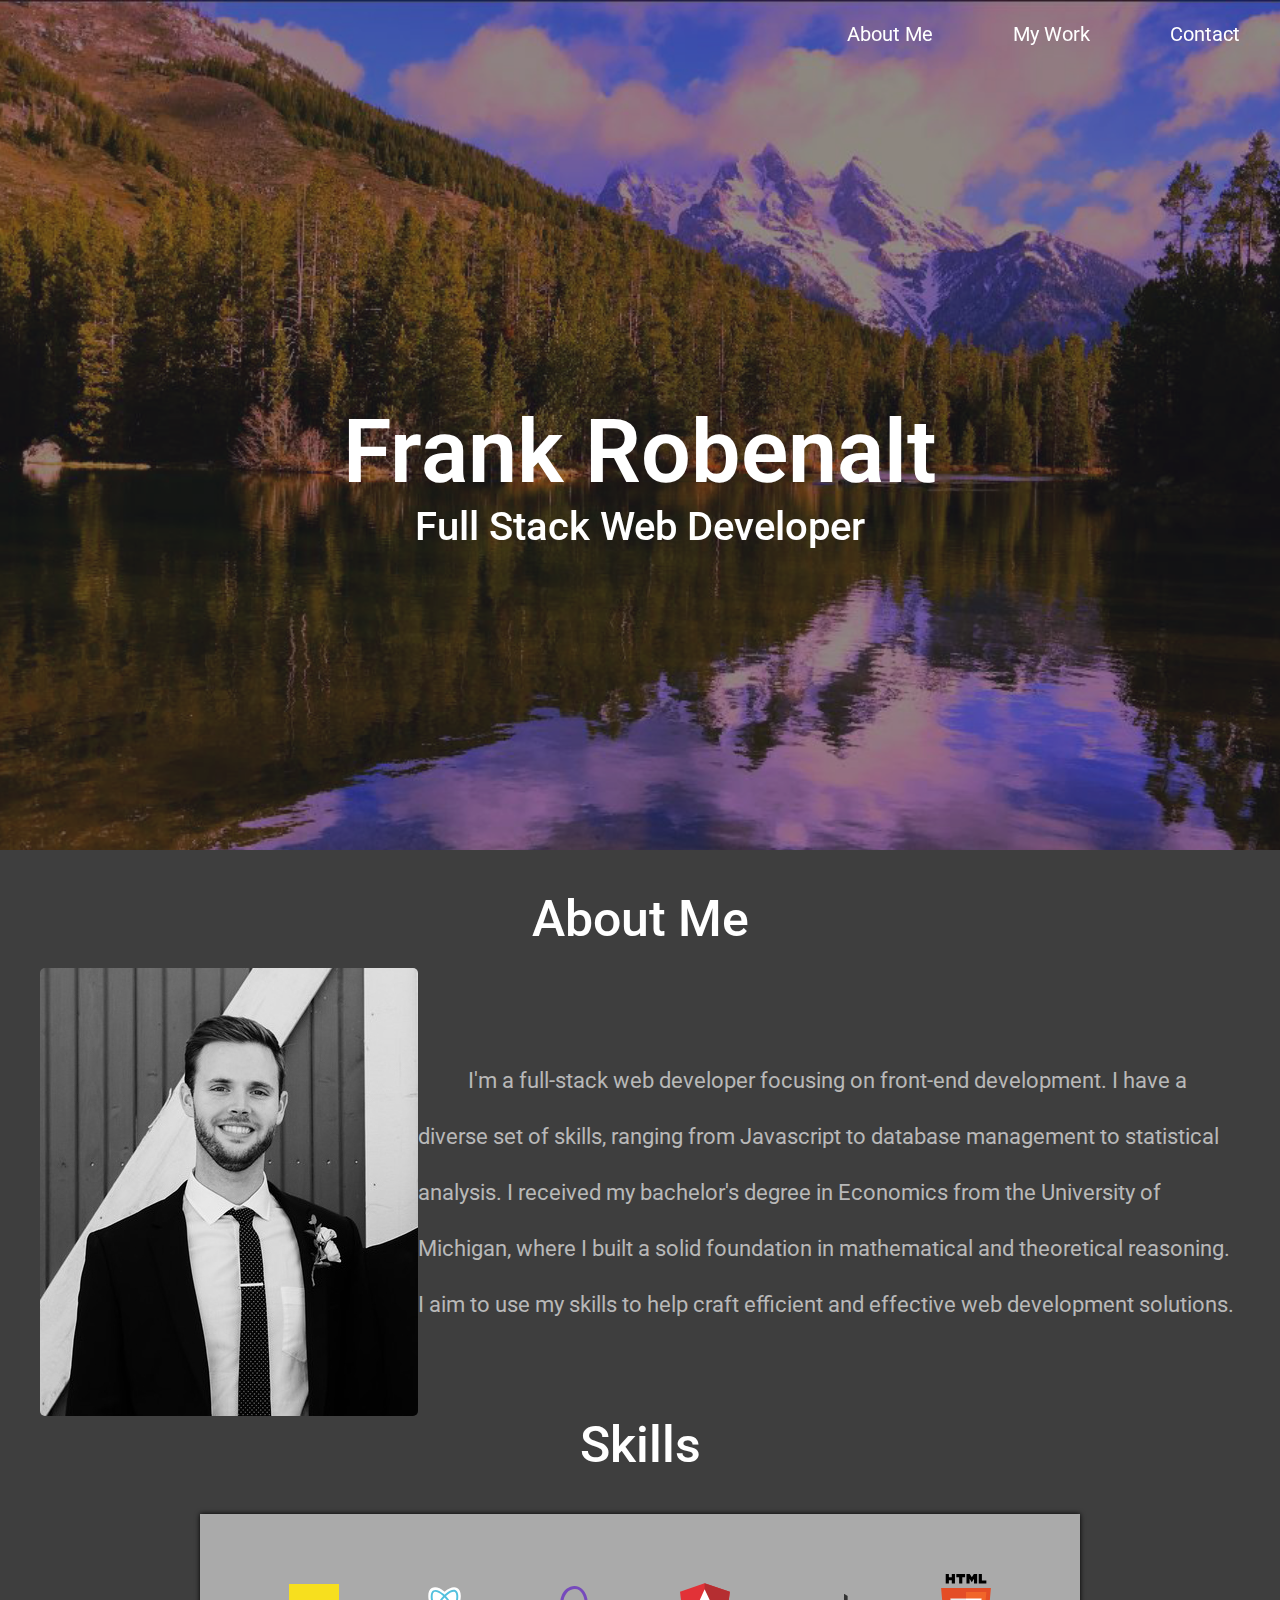
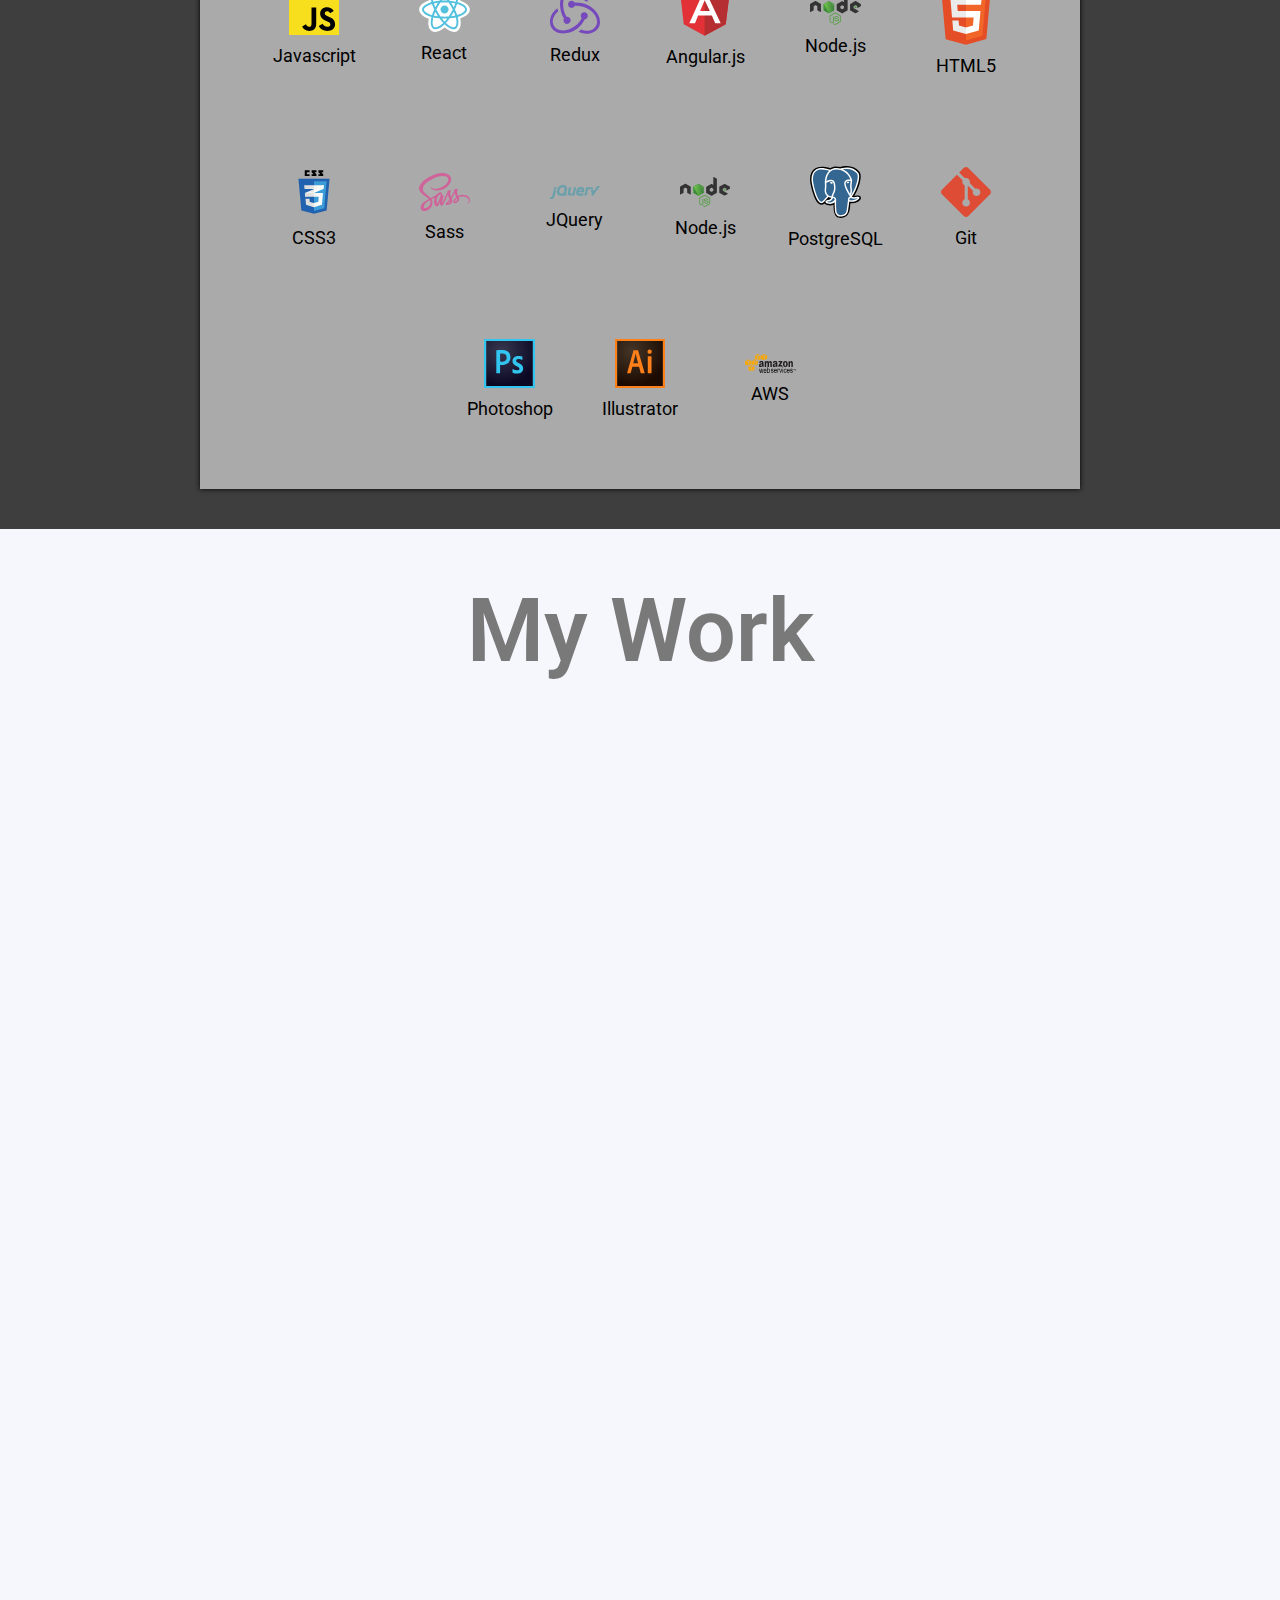
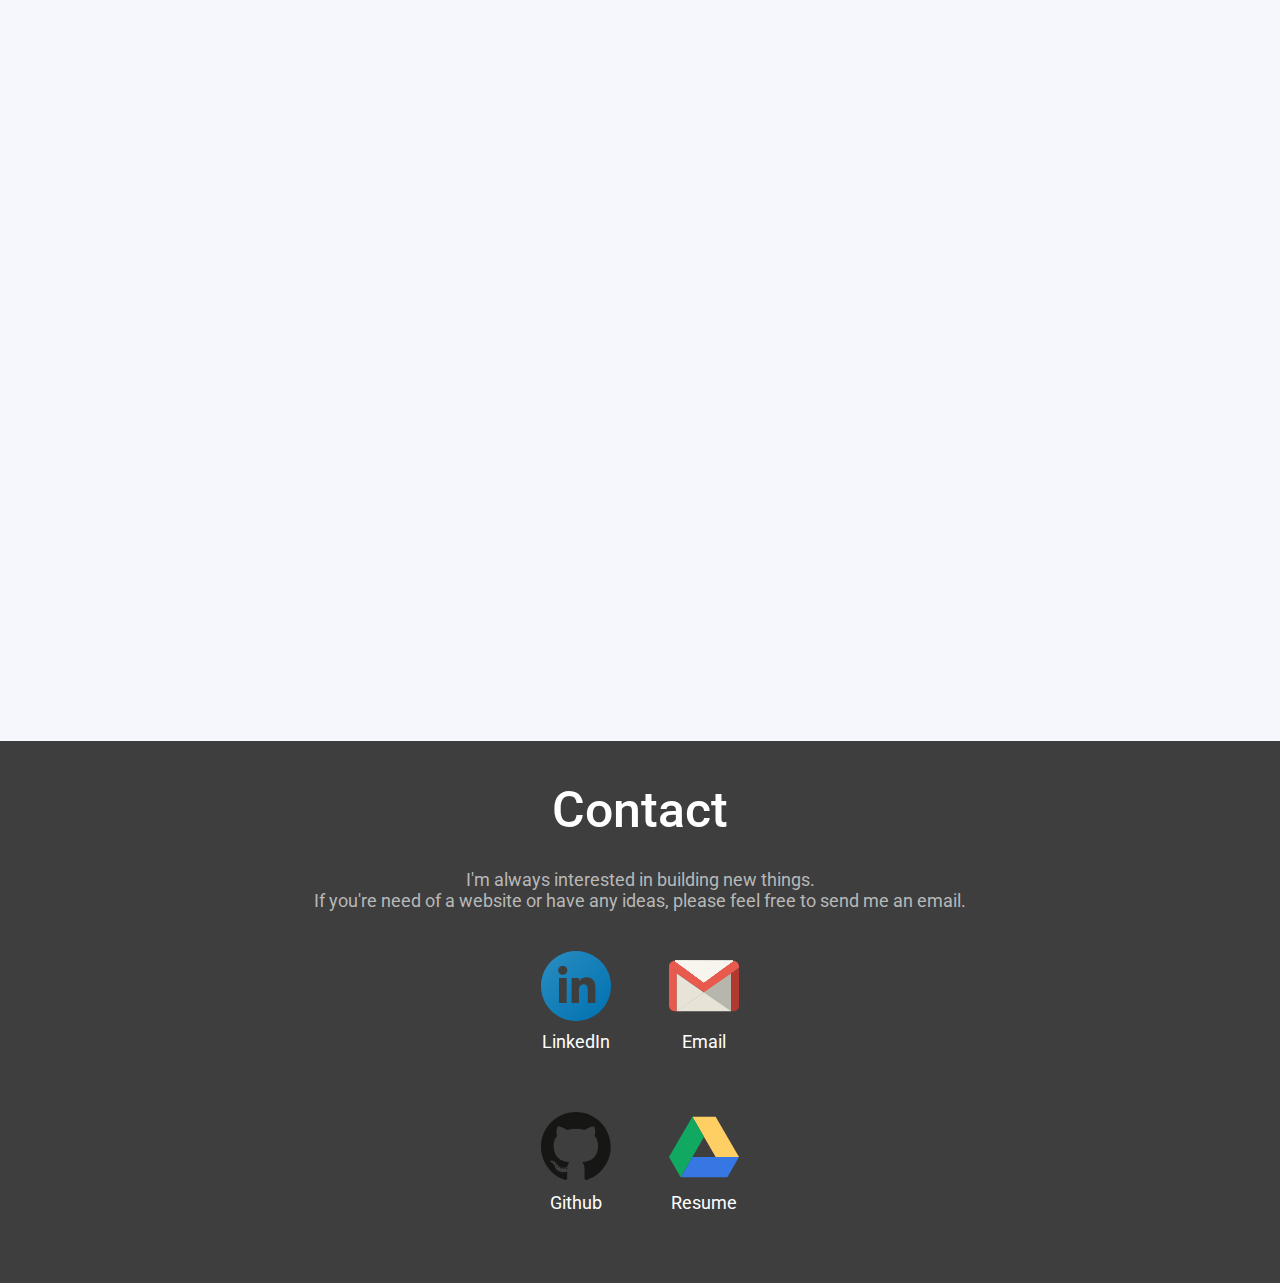
==== index.html @ b7a5b7ec "yawa" ====
<!DOCTYPE html>

<head>
        <meta name="viewport" content="width=device-width,initial-scale=1">        
    <link href="index.css" rel="stylesheet">
    <link href="projects.css" rel="stylesheet">
    <link href="about.css" rel="stylesheet">
    <link href="contact.css" rel="stylesheet">
    <link href="svg.css" rel="stylesheet">
    <link href="https://fonts.googleapis.com/css?family=Exo+2:800|Spectral+SC" rel="stylesheet">
    <link href="https://fonts.googleapis.com/css?family=Roboto" rel="stylesheet">
    <title>Frank Robenalt Portfolio</title>
</head>

<body>
    <!-- <div id="loading">
        <div class="loading-text" style="opacity: 1">Loading</div>
        <div class="loading-text">.</div>
        <div class="loading-text">.</div>
        <div class="loading-text">.</div>
    </div> -->
    <div class="background-image">&nbsp;</div>
    <div class="background-image-overlay">&nbsp;</div>
    <div id="bgone"></div>
    <div id="bgtwo"></div>    
    <div id="nav" class="flex-end header">
        <a onclick="scrollAbout()">
            <div class="link">About Me</div>
        </a>
        <a onclick="scrollProjects()">
            <div class="link">My Work</div>
        </a>
        <a onclick="scrollContact()">
            <div class="link">Contact</div>
        </a>
    </div>
    <div id="scrollNav" class="space-between shadow header">
        <div class="navName shadow" id="navName">Frank Robenalt</div>
        <div class="flex-end">
        <!-- <a onclick="addBackgrounds()">
            <div class="link">Add Backgrounds</div>
        </a> -->
        <a onclick="scrollAbout()">
            <div class="link">About</div>
        </a>
        <a onclick="scrollProjects()">
            <div class="link">Work</div>
        </a>
        <a onclick="scrollContact()">
            <div class="link">Contact</div>
        </a>
    </div>
    </div>
        <div class="center">
            <div class="name-wrapper">
        <div id="name" class="name">Frank Robenalt</div>
        <div class="sub">Full Stack Web Developer</div>
            </div>
    </div>
    <div id="about" class="about-container">
        <div class="about-content">
            <div class="white-title flex-center">About Me</div>
            <div class="space-around-about skew-content">
                <img src="./images/me.jpg" class="pic" alt="my-picture">
                <div class="summary">
                    I'm a full-stack web developer focusing on front-end development. I have a diverse set of skills, ranging from Javascript to database management to statistical analysis. I received my bachelor's degree in Economics from the University of Michigan, where I built a solid foundation in mathematical and theoretical reasoning. I aim to use my skills to help craft efficient and effective web development solutions.
                </div>
        </div>
        <div class="white-title flex-center">Skills</div>
        <div id="icons" class="icons before flex-center head" onscroll="scroll()">
                <div id="one" class="icon-box">
                    <img class="icon" src="./images/javascript.svg" alt="react">
                    <div class="icon-title">Javascript</div>
                </div>
                <div class="icon-box">
                    <img class="icon" src="./images/react.svg" alt="react">
                    <div class="icon-title">React</div>
                </div>
                <div class="icon-box">
                    <img class="icon" src="./images/redux.svg" alt="react">
                    <div class="icon-title">Redux</div>
                </div>
                <div class="icon-box">
                    <img class="icon" src="./images/angular-icon-1.svg" alt="react">
                    <div class="icon-title">Angular.js</div>
                </div>
                <div class="icon-box">
                        <img class="icon" src="./images/nodejs-1.svg" alt="react">
                        <div class="icon-title">Node.js</div>
                    </div>
                <div class="icon-box">
                    <img class="icon" src="./images/html-5.svg" alt="react">
                    <div class="icon-title">HTML5</div>
                </div>
                <div class="icon-box">
                    <img class="icon" src="./images/css3.svg" alt="react">
                    <div class="icon-title">CSS3</div>
                </div>
                <div class="icon-box">
                        <img class="icon" src="./images/sass-1.svg" alt="react">
                        <div class="icon-title">Sass</div>
                    </div>
                <div class="icon-box">
                    <img class="icon" src="./images/jquery-2.svg" alt="react">
                    <div class="icon-title">JQuery</div>
                </div>
                <div class="icon-box">
                    <img class="icon" src="./images/nodejs-1.svg" alt="react">
                    <div class="icon-title">Node.js</div>
                </div>
                <div class="icon-box">
                    <img class="icon" src="./images/postgresql.svg" alt="react">
                    <div class="icon-title">PostgreSQL</div>
                </div>
                <div class="icon-box">
                    <img class="icon" src="./images/git-icon.svg" alt="react">
                    <div class="icon-title">Git</div>
                </div>
                <div class="icon-box">
                    <img class="icon" src="./images/photoshop-cc.svg" alt="react">
                    <div class="icon-title">Photoshop</div>
                </div>
                <div class="icon-box">
                    <img class="icon" src="./images/adobe-illustrator-cc.svg" alt="react">
                    <div class="icon-title">Illustrator</div>
                </div>
                <div class="icon-box">
                    <img class="icon" src="./images/amazon-web-services.svg" alt="react">
                    <div class="icon-title">AWS</div>
                </div>
            </div>
    </div>
    </div>
    <div id="projects">
        <div class="name flex-center">My Work</div>
        <div class="project-container">
            <div class="description">
                <div class="sub">The Salvation Army</div>
                <div class="project-summary">
                    All projects were built with HTML, CSS, and Vanilla Javascript
                </div>
                <div class="icons-small flex-center">
                    <a class="icon-box-small" href="https://centralusa.salvationarmy.org/emi" target="_blank">
                        <img class="icon-small" src="./images/chrome-7.svg" alt="chrome">
                        <div class="icon-title-small">Landing Page</div>
                    </a>
                    <a class="icon-box-small" href="https://centralusa.salvationarmy.org/emi/bed-and-bread-club" target="_blank">
                        <img class="icon-small" src="./images/chrome-7.svg" alt="chrome">
                        <div class="icon-title-small">Bed & Bread Club</div>
                    </a>
                    <a class="icon-box-small" href="http://echogrove.org/" target="_blank">
                        <img class="icon-small" src="./images/chrome-7.svg" alt="chrome">
                        <div class="icon-title-small">Camp Website</div>
                    </a>
                </div>
                <div class="pics-container space-around">
                    <div class="pic-container">
                        <!-- <div onclick="carousel('sub', 'bedandbread')">
                            <svg id="backward-arrow" data-name="Layer 1" xmlns="http://www.w3.org/2000/svg" viewBox="-10 -10 167 159"><defs><style>.outer-back{fill:none;stroke:#000;stroke-miterlimit:10;stroke-width:4px;}.outer-top-bar{}.outer-bottom-bar{}</style></defs><title>backward</title><g class="backward-group"><path class="outer-top-bar" d="M70.88,21.81l-36.5,36.5c-2.73,2.73,1.51,7,4.24,4.24l36.5-36.5c2.73-2.73-1.51-7-4.24-4.24Z"/><path class="outer-bottom-bar" d="M75.12,94.38l-36.5-36.5c-2.73-2.73-7,1.51-4.24,4.24l36.5,36.5c2.73,2.73,7-1.51,4.24-4.24Z"/></g></svg>
                        </div> -->
                        <div onclick="carousel('add', 'bedandbread')" id="bnbwrapper" class="logo-wrapper">
                            <img src="https://dzwonsemrish7.cloudfront.net/items/1c3U0t2V0I1N3A2r3p0K/Screen%20recording%202018-02-18%20at%2003.12.33%20PM.gif" class="logo" id="bedandbread" alt="">
                        </div>
                        <!-- <div onclick="carousel('add', 'bedandbread')">
                            <svg id="forward-arrow" data-name="Layer 1" xmlns="http://www.w3.org/2000/svg" viewBox="-10 -10 167 159"><defs><style>.outer{fill:none;stroke:#000;stroke-miterlimit:10;stroke-width:4px;}.top-bar{}.bottom-bar{}</style></defs><title>forward</title><g class="arrow-group"><path class="top-bar" d="M43.38,26.05l36.5,36.5c2.73,2.73,7-1.51,4.24-4.24l-36.5-36.5c-2.73-2.73-7,1.51-4.24,4.24Z"/><path class="bottom-bar" d="M47.62,98.62l36.5-36.5c2.73-2.73-1.51-7-4.24-4.24l-36.5,36.5c-2.73,2.73,1.51,7,4.24,4.24Z"/></g></svg>
                        </div> -->
                    </div>
                    <div class="pic-container mobile-margin">
                        <!-- <div onclick="carousel('sub', 'bedandbreadmobile')">
                            <svg id="backward-arrow" data-name="Layer 1" xmlns="http://www.w3.org/2000/svg" viewBox="-10 -10 167 159"><defs><style>.outer-back{fill:none;stroke:#000;stroke-miterlimit:10;stroke-width:4px;}.outer-top-bar{}.outer-bottom-bar{}</style></defs><title>backward</title><g class="backward-group"><path class="outer-top-bar" d="M70.88,21.81l-36.5,36.5c-2.73,2.73,1.51,7,4.24,4.24l36.5-36.5c2.73-2.73-1.51-7-4.24-4.24Z"/><path class="outer-bottom-bar" d="M75.12,94.38l-36.5-36.5c-2.73-2.73-7,1.51-4.24,4.24l36.5,36.5c2.73,2.73,7-1.51,4.24-4.24Z"/></g></svg>
                        </div>      -->
                        <div class="mobile-wrapper" onclick="carousel('add', 'bedandbreadmobile')">
                            <img src="https://dzwonsemrish7.cloudfront.net/items/3u2M0Z27450t000A1X09/Screen%20recording%202018-03-11%20at%2007.08.08%20PM.gif" id="bedandbreadmobile" class="mobile" alt="mobile-alt">
                        </div>
                        <!-- <div onclick="carousel('add', 'bedandbreadmobile')">
                            <svg id="forward-arrow" data-name="Layer 1" xmlns="http://www.w3.org/2000/svg" viewBox="-10 -10 167 159"><defs><style>.outer{fill:none;stroke:#000;stroke-miterlimit:10;stroke-width:4px;}.top-bar{}.bottom-bar{}</style></defs><title>forward</title><g class="arrow-group"><path class="top-bar" d="M43.38,26.05l36.5,36.5c2.73,2.73,7-1.51,4.24-4.24l-36.5-36.5c-2.73-2.73-7,1.51-4.24,4.24Z"/><path class="bottom-bar" d="M47.62,98.62l36.5-36.5c2.73-2.73-1.51-7-4.24-4.24l-36.5,36.5c-2.73,2.73,1.51,7,4.24,4.24Z"/></g></svg>
                        </div> -->
                    </div>
                </div>
                <div>
                    <div class="summary">
                        
                    </div>
                </div>
            </div>
            <div class="description">
                <div class="sub">yawa</div>
                <div class="project-summary">
                    An ecommerce store featuring some of my graphic design work. Built with React, Redux, Node, and PostgreSQL. Utilized Stripe and Google Maps API's.
                </div>
                <div class="icons-small flex-center">
                    <a class="icon-box-small" href="http://www.yawa.store/" target="_blank">
                        <img class="icon-small" src="./images/chrome-7.svg" alt="chrome">
                        <div class="icon-title-small">yawa.store</div>
                    </a>
                </div>
                <div class="pics-container space-around">
                    <div class="pic-container">
                        <!-- <div onclick="carousel('sub', 'bedandbread')">
                            <svg id="backward-arrow" data-name="Layer 1" xmlns="http://www.w3.org/2000/svg" viewBox="-10 -10 167 159"><defs><style>.outer-back{fill:none;stroke:#000;stroke-miterlimit:10;stroke-width:4px;}.outer-top-bar{}.outer-bottom-bar{}</style></defs><title>backward</title><g class="backward-group"><path class="outer-top-bar" d="M70.88,21.81l-36.5,36.5c-2.73,2.73,1.51,7,4.24,4.24l36.5-36.5c2.73-2.73-1.51-7-4.24-4.24Z"/><path class="outer-bottom-bar" d="M75.12,94.38l-36.5-36.5c-2.73-2.73-7,1.51-4.24,4.24l36.5,36.5c2.73,2.73,7-1.51,4.24-4.24Z"/></g></svg>
                        </div> -->
                        <div id="bnbwrapper" class="logo-wrapper">
                            <img src="https://s3.amazonaws.com/usc-cache.salvationarmy.org/3abaacd2-a2c1-422d-9230-c1dcb29bb386_yawa1.JPG" class="logo" id="yawa" alt="">
                        </div>
                        <!-- <div onclick="carousel('add', 'bedandbread')">
                            <svg id="forward-arrow" data-name="Layer 1" xmlns="http://www.w3.org/2000/svg" viewBox="-10 -10 167 159"><defs><style>.outer{fill:none;stroke:#000;stroke-miterlimit:10;stroke-width:4px;}.top-bar{}.bottom-bar{}</style></defs><title>forward</title><g class="arrow-group"><path class="top-bar" d="M43.38,26.05l36.5,36.5c2.73,2.73,7-1.51,4.24-4.24l-36.5-36.5c-2.73-2.73-7,1.51-4.24,4.24Z"/><path class="bottom-bar" d="M47.62,98.62l36.5-36.5c2.73-2.73-1.51-7-4.24-4.24l-36.5,36.5c-2.73,2.73,1.51,7,4.24,4.24Z"/></g></svg>
                        </div> -->
                    </div>
                    <div class="pic-container mobile-margin">
                        <!-- <div onclick="carousel('sub', 'bedandbreadmobile')">
                            <svg id="backward-arrow" data-name="Layer 1" xmlns="http://www.w3.org/2000/svg" viewBox="-10 -10 167 159"><defs><style>.outer-back{fill:none;stroke:#000;stroke-miterlimit:10;stroke-width:4px;}.outer-top-bar{}.outer-bottom-bar{}</style></defs><title>backward</title><g class="backward-group"><path class="outer-top-bar" d="M70.88,21.81l-36.5,36.5c-2.73,2.73,1.51,7,4.24,4.24l36.5-36.5c2.73-2.73-1.51-7-4.24-4.24Z"/><path class="outer-bottom-bar" d="M75.12,94.38l-36.5-36.5c-2.73-2.73-7,1.51-4.24,4.24l36.5,36.5c2.73,2.73,7-1.51,4.24-4.24Z"/></g></svg>
                        </div>      -->
                        <div class="mobile-wrapper">
                            <img src="https://s3.amazonaws.com/usc-cache.salvationarmy.org/179d3600-2ba0-4c01-bf6a-455a883da4de_yawamobile1.JPG" id="yawamobile" class="mobile" alt="mobile-alt">
                        </div>
                        <!-- <div onclick="carousel('add', 'bedandbreadmobile')">
                            <svg id="forward-arrow" data-name="Layer 1" xmlns="http://www.w3.org/2000/svg" viewBox="-10 -10 167 159"><defs><style>.outer{fill:none;stroke:#000;stroke-miterlimit:10;stroke-width:4px;}.top-bar{}.bottom-bar{}</style></defs><title>forward</title><g class="arrow-group"><path class="top-bar" d="M43.38,26.05l36.5,36.5c2.73,2.73,7-1.51,4.24-4.24l-36.5-36.5c-2.73-2.73-7,1.51-4.24,4.24Z"/><path class="bottom-bar" d="M47.62,98.62l36.5-36.5c2.73-2.73-1.51-7-4.24-4.24l-36.5,36.5c-2.73,2.73,1.51,7,4.24,4.24Z"/></g></svg>
                        </div> -->
                    </div>
                </div>
                <div>
                    <div class="summary">
                        
                    </div>
                </div>
            </div>
            <div class="description">
                <div class="sub">Air-bnb Clone</div>
                    <div class="project-summary">
                        Built with React, Redux, Node, Express, PostgreSQL
                    </div>
                    <div class="icons-small flex-center">
                            <a class="icon-box-small" href="https://github.com/Air-bnb-clone/air-bnb" target="_blank">
                                <img class="icon-small" src="./images/github-icon-1.svg" alt="react">
                                <div class="icon-title-small">Github Repo</div>
                            </a>
                            <a class="icon-box-small" href="https://airbnb-clone-3001.herokuapp.com/" target="_blank">
                                <img class="icon-small" src="./images/chrome-7.svg" alt="react">
                                <div class="icon-title-small">Live Site</div>
                            </a>
                    </div>
                    <div class="pics-container space-around">
                        <div class="pic-container">                                    
                            <!-- <div onclick="carousel('sub', 'airbnb')">
                                    <svg id="backward-arrow" data-name="Layer 1" xmlns="http://www.w3.org/2000/svg" viewBox="-10 -10 167 159"><defs><style>.outer-back{fill:none;stroke:#000;stroke-miterlimit:10;stroke-width:4px;}.outer-top-bar{}.outer-bottom-bar{}</style></defs><title>backward</title><g class="backward-group"><path class="outer-top-bar" d="M70.88,21.81l-36.5,36.5c-2.73,2.73,1.51,7,4.24,4.24l36.5-36.5c2.73-2.73-1.51-7-4.24-4.24Z"/><path class="outer-bottom-bar" d="M75.12,94.38l-36.5-36.5c-2.73-2.73-7,1.51-4.24,4.24l36.5,36.5c2.73,2.73,7-1.51,4.24-4.24Z"/></g></svg>
                            </div> -->
                                 <div onclick="carousel('add', 'airbnb')" id="airwrapper" class="logo-wrapper">
                                     <img src="https://dzwonsemrish7.cloudfront.net/items/191I0Z2T0K3n0l0c3g1H/Screen%20recording%202018-02-18%20at%2004.56.22%20PM.gif" class="logo" id="airbnb" alt="">
                                 </div>
                            <!-- <div onclick="carousel('add', 'airbnb')">
                                    <svg id="forward-arrow" data-name="Layer 1" xmlns="http://www.w3.org/2000/svg" viewBox="-10 -10 167 159"><defs><style>.outer{fill:none;stroke:#000;stroke-miterlimit:10;stroke-width:4px;}.top-bar{}.bottom-bar{}</style></defs><title>forward</title><g class="arrow-group"><path class="top-bar" d="M43.38,26.05l36.5,36.5c2.73,2.73,7-1.51,4.24-4.24l-36.5-36.5c-2.73-2.73-7,1.51-4.24,4.24Z"/><path class="bottom-bar" d="M47.62,98.62l36.5-36.5c2.73-2.73-1.51-7-4.24-4.24l-36.5,36.5c-2.73,2.73,1.51,7,4.24,4.24Z"/></g></svg>
                            </div> -->
                        </div>
                        <div class="pic-container mobile-margin">
                                <!-- <div onclick="carousel('sub', 'airbnbmobile')">
                                        <svg id="backward-arrow" data-name="Layer 1" xmlns="http://www.w3.org/2000/svg" viewBox="-10 -10 167 159"><defs><style>.outer-back{fill:none;stroke:#000;stroke-miterlimit:10;stroke-width:4px;}.outer-top-bar{}.outer-bottom-bar{}</style></defs><title>backward</title><g class="backward-group"><path class="outer-top-bar" d="M70.88,21.81l-36.5,36.5c-2.73,2.73,1.51,7,4.24,4.24l36.5-36.5c2.73-2.73-1.51-7-4.24-4.24Z"/><path class="outer-bottom-bar" d="M75.12,94.38l-36.5-36.5c-2.73-2.73-7,1.51-4.24,4.24l36.5,36.5c2.73,2.73,7-1.51,4.24-4.24Z"/></g></svg>
                                </div>      -->
                                     <div class="mobile-wrapper" onclick="carousel('add', 'airbnbmobile')">
                                         <img src="https://dzwonsemrish7.cloudfront.net/items/1t223Q3R2y0J2K430v0Z/Screen%20Recording%202018-04-02%20at%2011.31.22.23%20AM.gif" id="airbnbmobile" class="mobile" alt="mobile-alt">
                                     </div>
                                <!-- <div onclick="carousel('add', 'airbnbmobile')">
                                        <svg id="forward-arrow" data-name="Layer 1" xmlns="http://www.w3.org/2000/svg" viewBox="-10 -10 167 159"><defs><style>.outer{fill:none;stroke:#000;stroke-miterlimit:10;stroke-width:4px;}.top-bar{}.bottom-bar{}</style></defs><title>forward</title><g class="arrow-group"><path class="top-bar" d="M43.38,26.05l36.5,36.5c2.73,2.73,7-1.51,4.24-4.24l-36.5-36.5c-2.73-2.73-7,1.51-4.24,4.24Z"/><path class="bottom-bar" d="M47.62,98.62l36.5-36.5c2.73-2.73-1.51-7-4.24-4.24l-36.5,36.5c-2.73,2.73,1.51,7,4.24,4.24Z"/></g></svg>
                                </div> -->
                        </div>
                    </div>
                    <div>
                        <div class="summary">
                            
                        </div>
                    </div>
                </div>

                <div class="description">
                    <div class="sub">Goal Bank</div>
                    <div class="project-summary">
                            Built with Angular.js, Node, Express, PostgreSQL
                        </div>
                    <div class="project-summary">
                            Currently converting from Angular.js to React Native
                        </div>
                        <div class="icons-small flex-center">
                                <a class="icon-box-small" href="https://github.com/frankrobenalt/server-project" target="_blank">
                                    <img class="icon-small" src="./images/github-icon-1.svg" alt="react">
                                    <div class="icon-title-small">Github Repo</div>
                                </a>
                                <!-- <a class="icon-box-small" href="http://104.131.47.50/" target="_blank">
                                    <img class="icon-small" src="./images/chrome-7.svg" alt="react">
                                    <div class="icon-title-small">Live Site</div>
                                </a> -->
                        </div>
                <div class="pics-container space-around">
                    <!-- <div onclick="carousel('sub', 'goalbank')">
                        <svg id="backward-arrow" data-name="Layer 1" xmlns="http://www.w3.org/2000/svg" viewBox="-10 -10 167 159"><defs><style>.outer-back{fill:none;stroke:#000;stroke-miterlimit:10;stroke-width:4px;}.outer-top-bar{}.outer-bottom-bar{}</style></defs><title>backward</title><g class="backward-group"><path class="outer-top-bar" d="M70.88,21.81l-36.5,36.5c-2.73,2.73,1.51,7,4.24,4.24l36.5-36.5c2.73-2.73-1.51-7-4.24-4.24Z"/><path class="outer-bottom-bar" d="M75.12,94.38l-36.5-36.5c-2.73-2.73-7,1.51-4.24,4.24l36.5,36.5c2.73,2.73,7-1.51,4.24-4.24Z"/></g></svg>
                    </div> -->
                    <div onclick="carousel('add', 'goalbank')" class="logo-wrapper">
                        <img src="./images/goal-bank-1.PNG" class="logo" id="goalbank" alt="">
                    </div>
                    <!-- <div onclick="carousel('add', 'goalbank')">
                            <div class="arrow-wrapper">                                       
                            <svg id="forward-arrow" data-name="Layer 1" xmlns="http://www.w3.org/2000/svg" viewBox="-10 -10 167 159"><defs><style>.outer{fill:none;stroke:#000;stroke-miterlimit:10;stroke-width:4px;}.top-bar{}.bottom-bar{}</style></defs><title>forward</title><g class="arrow-group"><path class="top-bar" d="M43.38,26.05l36.5,36.5c2.73,2.73,7-1.51,4.24-4.24l-36.5-36.5c-2.73-2.73-7,1.51-4.24,4.24Z"/><path class="bottom-bar" d="M47.62,98.62l36.5-36.5c2.73-2.73-1.51-7-4.24-4.24l-36.5,36.5c-2.73,2.73,1.51,7,4.24,4.24Z"/></g></svg>
                        </div>
                        </div> -->
                </div>
                <div>
                    <div class="summary">

                    </div>
                </div>
            </div>

            <div class="description">
                    <div class="sub">Travel Cheap</div>
                    <div class="project-summary">
                            Built with Angular.js, Google Maps API
                        </div>
                        <div class="icons-small flex-center">
                                <a class="icon-box-small" href="https://github.com/frankrobenalt/no-server-project" target="_blank">
                                    <img class="icon-small" src="./images/github-icon-1.svg" alt="react">
                                    <div class="icon-title-small">Github Repo</div>
                                </a>
                                <a class="icon-box-small" href="https://frankrobenalt.github.io/no-server-project/" target="_blank">
                                    <img class="icon-small" src="./images/chrome-7.svg" alt="react">
                                    <div class="icon-title-small">Live Site</div>
                                </a>
                        </div>
                <div class="pics-container space-around">
                    <!-- <div onclick="carousel('sub', 'travelcheap')">
                        <svg id="backward-arrow" data-name="Layer 1" xmlns="http://www.w3.org/2000/svg" viewBox="-10 -10 167 159"><defs><style>.outer-back{fill:none;stroke:#000;stroke-miterlimit:10;stroke-width:4px;}.outer-top-bar{}.outer-bottom-bar{}</style></defs><title>backward</title><g class="backward-group"><path class="outer-top-bar" d="M70.88,21.81l-36.5,36.5c-2.73,2.73,1.51,7,4.24,4.24l36.5-36.5c2.73-2.73-1.51-7-4.24-4.24Z"/><path class="outer-bottom-bar" d="M75.12,94.38l-36.5-36.5c-2.73-2.73-7,1.51-4.24,4.24l36.5,36.5c2.73,2.73,7-1.51,4.24-4.24Z"/></g></svg>
                    </div> -->
                    <div onclick="carousel('add', 'travelcheap')" class="logo-wrapper">
                        <img src="./images/travel-1.PNG" class="logo" id="travelcheap" alt="">
                    </div>
                    <!-- <div onclick="carousel('add', 'travelcheap')">
                            <div class="arrow-wrapper">                                       
                            <svg id="forward-arrow" data-name="Layer 1" xmlns="http://www.w3.org/2000/svg" viewBox="-10 -10 167 159"><defs><style>.outer{fill:none;stroke:#000;stroke-miterlimit:10;stroke-width:4px;}.top-bar{}.bottom-bar{}</style></defs><title>forward</title><g class="arrow-group"><path class="top-bar" d="M43.38,26.05l36.5,36.5c2.73,2.73,7-1.51,4.24-4.24l-36.5-36.5c-2.73-2.73-7,1.51-4.24,4.24Z"/><path class="bottom-bar" d="M47.62,98.62l36.5-36.5c2.73-2.73-1.51-7-4.24-4.24l-36.5,36.5c-2.73,2.73,1.51,7,4.24,4.24Z"/></g></svg>
                        </div>
                        </div> -->
                </div>
                <div>
                    <div class="summary">

                    </div>
                </div>
            </div>

                <div class="description">
                    <div class="sub">SVG Animation</div>


                    <div id="mtn" class="shadow">
                            <div id="body">
                            <?xml version="1.0" encoding="utf-8"?>
                            <!-- Generator: Adobe Illustrator 21.0.2, SVG Export Plug-In . SVG Version: 6.00 Build 0)  -->
                            <svg version="1.1" id="Layer_1" xmlns="http://www.w3.org/2000/svg" xmlns:xlink="http://www.w3.org/1999/xlink" x="0px" y="0px"
                                 viewBox="0 0 452 300" style="enable-background:new 0 0 452 300;" xml:space="preserve">
                            
                            <!-- sky/background -->
                            <rect id="sky" class="sky" width="452" height="300"/>
                            <!-- moon -->
                            <g id="moon">
                            <circle class="st1" id="sun" cx="304" cy="99" r="46.5"/>
                            <path class="st2" d="M280.8,70.9c1.1-0.6,2.2-1.2,3.3-1.7c0.2-0.1,0.3-0.1,0.5-0.1c2.6-0.3,2.6-0.3,3-3.2c0-0.1,0.1-0.2,0.1-0.3
                                c1.2,0.2,2.4,0.4,3.6,0.7c1.6-2.4,3.1-3.2,4.7-2.5c0-1.7,1.8-1.4,2.8-2.3c-0.7-0.4-1.3-1.1-1.8-1.1c-1.9,0.1-3.6,0.9-5.2,2.1
                                c-1,0.7-1.6,2.6-3.4,2.1c-0.1,0-0.4,0.8-0.6,1.2c-0.5,0.1-1.1,0.2-1.5,0.4c-1.4,0.7-2.9-0.2-4.5,0.5c-1.5,0.7-3.6-0.1-5,1.6
                                c-0.1-0.2-0.3-0.3-0.4-0.5c0.4-0.8,0.8-1.6,1.2-2.5c0,0-0.2-0.2-0.4-0.5c2.5-1.3,3.1-5.3,6.5-5.2c0.6-0.5,1.1-1.2,1.7-1.5
                                c11.4-5.7,23.1-5.7,34.9-1.5c10.7,3.9,18.4,11.2,23.9,21c7,12.4,7.3,25.2,2.4,38.5c-2.9,7.9-7.7,14.4-14.2,19.4
                                c-8.1,6.3-17.4,10-28,9.4c-1-0.1-1.9,0-2.9-0.1c-1.2,0-2.1-0.3-3.2-1.1c-1.1-0.8-2.9-0.8-4.4-1.1c-0.5-0.1-1.1-0.2-1.5-0.7
                                c0.9,0,1.7,0,2.6,0c0-0.1,0-0.3,0.1-0.4c-1.6-0.4-3.3-0.7-5.2-1.2c0.5-0.3,0.9-0.5,1.2-0.7c-0.2-0.1-0.3-0.2-0.4-0.3
                                c-2-0.5-4-0.9-5.9-1.5c-0.9-0.3-1.6-0.9-2.3-1.6c-0.2-0.1,0.2-0.9,0.4-1.5c-0.3-0.2-0.8-0.6-1.4-1.2c2.3,0.3,3.2-1.1,4.2-2.4
                                c-0.2,0.8-0.4,1.6-0.6,2.6c0.8,0,1.3,0.1,1.9,0.1c-0.3-0.8-0.6-1.4-0.8-2.1c-0.1-0.4-0.1-1.1,0.1-1.2c1.8-0.7,0.4-1.6,0.3-2.5
                                c-0.5,0.3-1,0.5-1.5,0.8c-0.1-0.1-0.2-0.3-0.3-0.4c0.5-0.4,0.9-0.9,1.4-1.2c1.9-1.1,2-1.5,0.5-3.6c1.5,0.5,2.7,0.9,3.8,1.2
                                c0.3,0.5,0.4,1.1,0.8,1.4c1.6,1.2,1.6,1.3-0.2,2.3c-0.3,0.1-0.5,0.3-0.8,0.4c0.2,2.6,1.2,4.1,3.5,4.8c0.4,0.1,0.8,0.1,1.2,0.1
                                c0.8,0,1.5-0.2,2.3-0.2c0.5,0,1.1,0.2,2,0.3c-0.5-0.6-0.8-0.9-1-1.2c0.6-0.6,1.2-1.1,2.1-1.9c-0.6-0.3-1.1-0.5-1.6-0.7
                                c0.1-0.1,0.1-0.3,0.2-0.4c0.8-0.3,1.6-0.5,2.8-0.9c-1.5-0.4-2.7-0.7-3.9-1c0,0.2-0.1,0.3-0.1,0.5c-0.8-0.6-1.5-1.2-2.6-2
                                c0.6-0.9,1.5-2,2.3-3.1c-0.7-0.6-1.7-1.5-2.6-2.4c0.1-0.1,0.2-0.2,0.2-0.3c0.3,0.3,0.7,0.5,1,0.8c0.7-0.9,1.3-1.7,2.1-2.7
                                c0.4,0.5,0.7,0.8,0.9,1.1c0.8,1.6,1.7,2.8,3.9,2.6c1-0.1,1.8,0.5,2,1.9c0.2,1.4,3.8,1.5,4.8,0.3c0.7-0.8,1.5-1.5,2.3-2.2
                                c0.5-0.5,1-0.9,1.7-1.6c-0.1-0.1-0.3-0.7-0.6-1.2c-0.3-0.5-0.6-0.9-1-1.4c-0.4,0.3-0.8,0.6-1.2,0.9c-0.3-0.8-0.6-1.4-0.8-2.1
                                c-0.3-0.7-0.5-1.5-0.8-2.5c-0.2-0.2-0.8-0.5-1.4-0.9c-0.1,0.3-0.2,0.6-0.4,1.2c-0.3-0.4-0.5-0.7-0.7-1c0.4-0.2,0.8-0.6,1.2-0.6
                                c0.6,0,1.1,0.4,2,0.8c-0.4-1-0.8-1.9-1.3-3c-1.8,2.2-2.6,2-3.5-0.4c-0.1-0.2-0.2-0.5-0.4-0.5c-1.4-0.4-2.9-0.7-4.2-1
                                c0.2,0.9,0.3,2,0.5,3.2c2.4,1.1,2.8,1.9,2.4,4.4c-0.5-0.4-0.9-0.9-1.4-1.3c-0.5-0.3-1.1-0.5-1.7-0.7c-0.1,0.2-0.1,0.4-0.3,0.8
                                c-1.2-1.4-2.6-1.5-4.1-0.4c-0.6-0.9-1.1-1.8-1.7-2.7c0.5-0.2,1-0.5,1.3-0.6c-0.6-0.9-1.1-1.8-1.7-2.7c-0.2,0.1-0.3,0.3-0.5,0.4
                                c0.2,0.5,0.5,1,0.7,1.7c-1.7,0-3.3,0-4.9,0c0.9,0.5,1.8,1.1,2.7,1.7c-0.1,0.2-0.2,0.4-0.2,0.5c-2.2-0.4-4.3-0.8-6.5-1.2
                                c0.6-0.1,1.3,0,1.8-0.3c0.3-0.2,0.4-1,0.5-1.5c-0.6-0.1-1.3-0.3-1.9-0.3c-0.2,0-0.4,0.6-0.6,0.9c-0.9-0.3-1.8-0.5-3-0.9
                                c0.3,1.8,0.6,3,0.7,3.8c-0.9-0.3-1.7-0.6-2.6-0.8c-2.2-0.6-2.7-2.3-2.3-4.4c0.4-0.1,1-0.2,1.6-0.3c0-0.3,0-0.7,0-1
                                c1.2,0.8,2.3,2.1,3.4,2.1c1,0,2.1-1.4,3.1-2.1c-0.1-0.2-0.2-0.3-0.4-0.5c-0.6,0.3-1.2,0.6-1.4,0.7c-0.7-0.8-1.3-1.5-1.8-2.2
                                c-0.4-0.5-0.7-1.1-1-1.7c0.1-0.1,0.2-0.2,0.4-0.3c-0.4-0.1-0.8-0.3-1.2-0.4c0.1-0.2,0.2-0.4,0.3-0.5c0.7-0.9,2-1.5,1.6-3
                                c0-0.2,0.9-0.8,1.3-0.8c2.4-0.1,2.4,0,2.1-2.3c0-0.2-0.1-0.4-0.1-0.7c0.2,0.1,0.3,0.1,0.4,0.2c0.5,0.4,1.1,1.3,1.3,1.2
                                c1.3-0.5,0.1-1.3,0-1.9c-0.2-0.7-0.7-1.3-0.9-2.2c0.8,0.8,1.5,1.6,2.6,2.8c0.2-1.7,0.3-3.2,0.5-4.9c0.3,1.4,0.6,2.6,0.9,3.9
                                c0.5-0.4,0.8-0.7,0.7-0.7c0-1.3,0-2.3,0-3.4c2-0.7,0.3,2.9,2.2,2.3c0.6-1.5,1.1-2.9,1.7-4.3c-0.5-0.4-0.9-0.7-1.3-1.1
                                c-2,1.2-3.2,1.1-5.1-0.5c0.4-1.7,1-3.3,1.1-4.9c0-1-0.5-2.3-1.3-3c-1-0.8-1.1-1.5-0.8-2.6c0.1-0.4-0.1-1-0.2-1.6c0.4,0,0.8,0,1.4,0
                                c-1.9-1.3-3.4-2.1-5.5-1.4c-0.9,0.3-2,0-3.1-0.1l0,0.1c0.1-0.1,0.3-0.2,0.4-0.4c0.5-1.1,1-2.5,2.1-0.4c0.1,0.2,0.9-0.1,1.3-0.1
                                C283.5,71.5,282.3,70.7,280.8,70.9L280.8,70.9z M342.1,90.5c0,0.4,0.1,1.1-0.1,1.2c-1.9,1.4-0.5,2.3,0.5,3.3
                                C343.7,93.4,342.9,91.9,342.1,90.5c0.5,0,1,0.1,1.4,0.2c-0.4-0.7-0.6-1.5-1.1-2.2c-0.7-1-0.5-2.7-2.3-2.7c-0.2-1.1-0.1-2.4-0.6-3.3
                                c-0.8-1.4-1.5-2.5-0.4-3.8c-0.8-0.9-1.6-1.7-2-2.2c-1.1,0.1-2,0.4-2.7,0.2c-2.7-0.4-2.9-0.2-2.3,2.5c0,0.2,0.1,0.4,0.3,0.9
                                c-0.6-0.5-1-0.8-1.5-1.3c0.2,1.1,0.4,1.9,0.6,2.6c-0.2,0.1-0.4,0.2-0.6,0.3c-0.8-1.3-1.7-2.7-2.7-4.4c-0.3,1-0.4,1.4-0.6,1.8
                                c-0.2,0-0.3,0-0.5,0c0-1.3,0-2.6,0-4.1c-2.6,1.6-4.4-1.2-6.8-1.8c-0.3,1.2-0.5,2.2-0.7,3.2c-1.5-0.1-2.9-0.2-4.4-0.3
                                c0.3-2.3-3.8-1.9-3-4.7c-1.4-0.4-2.8-0.8-4.2-1.1c-0.6-0.1-1.3,0-1.9-0.1c0.1,0.8,0.1,1.6,0.4,2.3c0.2,0.6,0.8,1.1,1.4,1.9
                                c-2.9-0.1-2.9-2.5-4-4.4c-0.5,1.1-0.8,1.8-1,2.4c-0.9-0.4-1.8-1-2.6-1c-2.6,0.1-3.5,2.1-2.3,4.5c0.2,0.4,0,1-0.1,1.5
                                c0.1,0.1,0.4,0.2,0.7,0.3c0.1,0.2,0.2,0.4,0.3,0.5c-0.5,0.1-1,0.3-1,0.3c0.9,0.8,1.8,1.3,2.3,2.1c0.6,1,0.8,2.2,1.2,3.3
                                c0.4,0,0.7,0,1.6,0c-0.8,1-1.4,1.7-2,2.4c1.4-0.6,2.5-1.7,3.8-2.2c1.2-0.5,2-1.6,3.6-1.5c1.4,0.1,2.8-1.2,4.9-2.1
                                c-0.4,0.9-0.6,1.4-0.9,2.1c1.5,0.9-0.9,1.6-0.7,2.3c2.6,2.6,4.9,4.9,7.1,7.1c1.7-0.6,3.1-1.2,4.4-1.6c0.6,0.4,1.1,0.8,1.5,1.1
                                c-0.3,0.7-0.5,1.2-0.7,1.7c1,0.5,1.7,1.1,2.6,1.4c0.9,0.3,1.8,0.2,2.9,0.3c0,0,0.2-0.5,0.3-0.9c0.8,0.1,1.4,0.1,2.2,0.2
                                c-1.3,1.5-0.9,3-0.1,4.5c1.3,2.4,3.1-1,4,0.3c0.9-0.5,1.5-0.9,2.3-1.3c0.2,0.8,0.3,1.2,0.4,1.6c0.2-0.1,0.4-0.1,0.6-0.2
                                c-0.2-0.6-0.3-1.5-0.7-1.8c-1.9-1.3-2.8-3.1-3.2-5.2c-0.4,0.1-0.9,0.2-1.3,0.2c-1.4,0.1-3-0.1-4.2,0.5c-1.2,0.6-1.1,0.1-1.2-0.6
                                c-0.1-0.5-0.3-1-0.5-1.5c-0.8-1.9-1.5-3.8-2.4-5.9c2.3-0.5,4.5-0.2,5.7-2.7c0.3,1.2,0.5,2,0.6,2.8c0.7,0.3,1.5,0.5,2.3,0.8
                                c-0.4,0.5-0.7,0.9-1.1,1.4c0.7,0.3,1.2,0.6,1.6,0.8c-0.1,0.4-0.2,0.8-0.3,1c0.9-0.3,1.7-0.7,2.6-1c-0.3,0.5-0.5,1-0.8,1.5
                                c1.1,2,2.1-1,3.3-0.2c0.1,0.1,0.9-0.6,1-1c0.1-0.8-0.1-1.7-0.2-2.5C340.6,87.3,341.4,88.9,342.1,90.5z M295.3,105
                                c-0.1-0.2-0.2-0.4-0.4-0.6c0.7-0.4,1.5-0.8,2.2-1.2c-0.2-0.3-0.3-0.6-0.5-0.9c-1.1,0.2-2.2,0.5-4,0.8c1.3,1.6,2.1,2.9,3.2,3.7
                                c1.6,1.1,3-0.4,4.2-0.5c-0.3-0.5-0.5-1-0.8-1.5c0.1-0.1,0.3-0.1,0.4-0.2c0.3,0.2,0.6,0.5,1,0.8c0-1.7,1.2-3.3,3-3.8
                                c-0.4-0.9-0.8-1.7-1.3-2.5c-0.8,0.7-1.1,1-1.9,1.7c0.8-2.5-0.2-3.3-1.9-3.2c0.6-0.9,1.2-1.7,1.8-2.5c0.3-0.6,0.4-1.6,0.8-1.8
                                c1.3-0.4,2.7-0.4,4.7-0.6c0.9-0.4,2.5-1.2,3.5-1.7c-0.4-2.4-0.7-4.5-1.1-7.1c-0.3,0-1.1-0.1-1.9,0c-0.2,0-0.3,0.6-0.5,0.9
                                c0.5,0,0.8,0.1,0.8,0.1c0.5,0.9,0.8,1.5,1.2,2.2c-0.3,0.5-0.6,1.2-1,1.9c-0.7-1.3-3.4-2.4-4.4-1.7c-1.1,0.7-2.2,1.6-2.9,2.7
                                c-0.3,0.5,0.3,1.6,0.6,2.6c-1.3-0.4-2.4-0.7-3,0.9c0,0.1-0.7,0.2-1,0.1c-1.5-0.6-2.1,0.6-2.9,1.3c0.1,0.1,0.1,0.3,0.2,0.4
                                c0.8-0.4,1.6-0.7,2.3-1.1c0.8,3.6,1.5,7.1,2.2,10.2C297.1,104.6,296.2,104.8,295.3,105z M332.3,72.4c0.1-1.5,0.4-2.7,0.1-3.7
                                c-0.3-1-1.5-1.6-1.7-3c-0.1-0.6-1.8-0.9-3.2-1.5c0.3,2.4,0.5,4.2,0.7,6c0,0.2,0.2,0.6,0.5,0.7C329.6,71.4,330.7,71.8,332.3,72.4z
                                 M299.2,125.9c-0.1,0.1-0.2,0.2-0.4,0.3c0.2,0.3,0.5,0.9,0.7,0.9c1.5,0,3,1.6,4.8-0.2c-1.5-0.7-2.8-1.3-4.3-1.9
                                c0.1,0.7,0.1,1.2,0.2,2.1C299.7,126.4,299.4,126.1,299.2,125.9z M303.7,99c1,3.6,1,3.6,3.1,2.7C307.2,99.2,305.2,99.4,303.7,99z
                                 M303.8,128.7c-0.1-0.1-0.2-0.1-0.4-0.2c-0.4,0.7-0.9,1.3-1.1,2c-0.1,0.3,0.8,1.1,0.9,1c0.7-0.3,1.4-0.8,2-1.3
                                c-0.1-0.1-0.1-0.2-0.2-0.3c-0.5,0.1-1,0.2-1.7,0.3C303.6,129.7,303.7,129.2,303.8,128.7z"/>
                            <path class="st2" d="M293.7,119.5c-2.8,0.1-2.8,0.1-3.4-3.4c0.6-0.4,1.2-0.7,2-1.2C292.7,116.4,293.2,117.9,293.7,119.5z"/>
                            <path id="random" d="M312.7,132.5c0.2-0.3,0.4-0.9,0.6-0.9c0.6,0,1.3,0.2,1.9,0.3c-0.2,0.5-0.2,1.3-0.5,1.5c-0.5,0.3-1.2,0.2-1.8,0.3
                                C312.8,133.2,312.8,132.9,312.7,132.5z"/>
                                
                                <path class="st2" d="M301.5,118.7c-0.3-0.6-0.7-1.1-0.9-1.7c-0.1-0.2,0.5-0.5,0.7-0.8c0.3,0.7,0.6,1.4,0.9,2.1
                                C302,118.5,301.7,118.6,301.5,118.7z"/>
                                <path id="random" d="M319.9,123.5c0.9-0.2,1.8-0.3,2.8-0.5c-0.7-3.1-1.4-6.5-2.2-10.2c-0.8,0.4-1.5,0.7-2.3,1.1c-0.1-0.1-0.1-0.3-0.2-0.4
                                c0.8-0.7,1.4-1.9,2.9-1.3c0.3,0.1,0.9,0.1,1-0.1c0.6-1.6,1.7-1.3,3-0.9c-0.3-1-0.9-2.1-0.6-2.6c0.7-1.1,1.8-2,2.9-2.7
                                c1-0.7,3.7,0.4,4.4,1.7c0.4-0.7,0.7-1.4,1-1.9c-0.4-0.7-0.7-1.3-1.2-2.2c0.1,0-0.3,0-0.8-0.1c0.2-0.4,0.3-0.9,0.5-0.9
                                c0.8-0.1,1.6,0,1.9,0c0.4,2.5,0.7,4.7,1.1,7.1c-1,0.5-2.6,1.3-3.5,1.7c-2,0.2-3.4,0.3-4.7,0.6c-0.4,0.1-0.5,1.2-0.8,1.8
                                c-0.5,0.9-1.2,1.7-1.8,2.5c1.7-0.1,2.7,0.7,1.9,3.2c0.7-0.7,1.1-1,1.9-1.7c0.4,0.9,0.8,1.7,1.3,2.5c-1.8,0.5-2.9,2.1-3,3.8
                                c-0.4-0.3-0.7-0.5-1-0.8c-0.1,0.1-0.3,0.1-0.4,0.2c0.3,0.5,0.5,1,0.8,1.5c-1.2,0.1-2.7,1.6-4.2,0.5c-1.1-0.8-1.9-2.1-3.2-3.7
                                c1.7-0.4,2.9-0.6,4-0.8c0.2,0.3,0.3,0.6,0.5,0.9c-0.7,0.4-1.5,0.8-2.2,1.2C319.7,123.1,319.8,123.3,319.9,123.5z"/>
                                <path id="random" d="M299.2,125.9c0.2,0.3,0.5,0.5,1,1.1c-0.1-0.8-0.1-1.3-0.2-2.1c1.4,0.6,2.7,1.2,4.3,1.9c-1.8,1.8-3.3,0.2-4.8,0.2
                                c-0.2,0-0.5-0.6-0.7-0.9C298.9,126,299.1,126,299.2,125.9z"/>
                                <path id="random" d="M303.8,128.7c-0.1,0.5-0.2,1-0.4,1.7c0.7-0.1,1.2-0.2,1.7-0.3c0.1,0.1,0.1,0.2,0.2,0.3c-0.7,0.4-1.3,1-2,1.3
                                c-0.2,0.1-1-0.8-0.9-1c0.2-0.7,0.7-1.3,1.1-2C303.6,128.6,303.7,128.7,303.8,128.7z"/>
                            </g>
                            
                            <!-- water -->
                            <linearGradient id="SVGID_1_" gradientUnits="userSpaceOnUse" x1="226" y1="254.0034" x2="226" y2="300">
                                <stop id="offset" offset="5.405406e-02" />
                                <stop id="offset-dos" offset="0.827" />
                            </linearGradient>
                            <rect id="water" y="254" class="st3" width="452" height="46"/>
                            
                            <!-- shadow -->
                            <linearGradient id="SVGID_2_" gradientUnits="userSpaceOnUse" x1="220.6259" y1="300" x2="220.6259" y2="261.2081">
                                <stop  offset="0" style="stop-color:#000000"/>
                                <stop  offset="1" style="stop-color:#000000"/>
                            </linearGradient>
                            <polygon id="shadow" class="mountain-shadow" points="253.5,300 138.5,300 112.1,261.2 329.2,261.2 "/>
                            
                            <!-- mountains -->
                            <g id="mountains">
                                <polyline c;ass="mountain-base" points="329.2,260.9 266,168.6 249.7,192 220.6,139.3 200.1,183.8 184.4,211.9 166.7,194.2 112.1,261.2 	"/>
                                <g>
                                    <g>
                                        <polygon id="snow" points="135.8,232.1 161,213.3 168.1,222.7 177.4,217.6 188.7,228.9 200.8,213.3 216.4,209.8 220.6,216.9 
                                            228.4,200.3 234.1,216.2 237.7,200.3 246.9,228.9 258.5,205.8 271,222.7 288.6,201.6 266,168.6 249.7,192 220.6,139.3 199,186.3 
                                            183.2,205.3 166.7,194.2 			"/>
                                    </g>
                                    <defs>
                                        <filter id="Adobe_OpacityMaskFilter" filterUnits="userSpaceOnUse" x="135.8" y="139.3" width="152.7" height="92.7">
                                            
                                                <feColorMatrix  type="matrix" values="-1 0 0 0 1  0 -1 0 0 1  0 0 -1 0 1  0 0 0 1 0" color-interpolation-filters="sRGB" result="source"/>
                                        </filter>
                                    </defs>
                                    <mask maskUnits="userSpaceOnUse" x="135.8" y="139.3" width="152.7" height="92.7" id="SVGID_3_">
                                        <g class="st5">
                                            <image style="overflow:visible;" width="158" height="98" xlink:href="AEC6230D.jpg"  transform="matrix(1 0 0 1 133 137)">
                                            </image>
                                        </g>
                                    </mask>
                                </g>
                                <polygon class="st8" points="166.7,194.2 161,213.3 135.8,232.1 	"/>
                                <polygon class="st8" points="266,168.6 256.3,200.7 256,200.7 249.7,192 	"/>
                                <linearGradient id="SVGID_4_" gradientUnits="userSpaceOnUse" x1="202.7571" y1="205.5768" x2="202.7571" y2="139.3151">
                                    <stop  offset="0" style="stop-color:#000000"/>
                                    <stop  offset="1" style="stop-color:#000000"/>
                                </linearGradient>
                                <polygon class="st9" points="220.5,139.3 198.1,186.7 183,205.4 183.6,205.6 222.5,168 	"/>
                                <polygon class="st10" points="220.5,139.3 198.1,186.7 222.5,167 	"/>
                            </g>
                            
                            </svg>
                            <div class="time-toggle">
                                <div class="choice" id="day" onclick="changeTime('day')">Day</div>
                                <div class="choice" id="night" onclick="changeTime('night')">Night</div>
                            </div>
                        </div>
                        </div>
            </div>

           
        </div>
    </div>
    <div id="contact" class="contact-container">
        <div class="contact-content">
            <div class="white-title flex-center">Contact</div>
            <div style="font-size:18px;color:#B8B8B8;text-align:center;margin:10px auto; width: 90%">I'm always interested in building new things.<br /> If you're need of a website or have any ideas, please feel free to send me an email.</div>
            <div class="space-around">
                    <div class="icons-small flex-center">
                            <a class="icon-box-small" href="https://www.linkedin.com/in/frankrobenalt/" target="_blank">
                                <img class="icon-small" src="./images/linkedin-icon.svg" alt="react">
                                <div class="icon-title-small" style="color:white">LinkedIn</div>
                            </a>
                            <a href="mailto:frank.robenalt@gmail.com" class="icon-box-small">
                                <img class="icon-small" src="./images/gmail-icon.svg" alt="react">
                                <div class="icon-title-small" style="color:white">Email</div>
                            </a>
                    </div>
            </div>
            <div class="space-around">
                <div class="icons-small flex-center">
                            <a class="icon-box-small" href="https://github.com/frankrobenalt" target="_blank">
                                    <img class="icon-small" src="./images/github-icon-1.svg" alt="react">
                                    <div class="icon-title-small" style="color:white">Github</div>
                            </a>
                            <a class="icon-box-small" href="https://docs.google.com/document/d/1LS7URaXke1zYzA-nLcIJkQrgeQ7uLEP4cAWCYIsNGAE/edit?usp=sharing" target="_blank">
                                <img class="icon-small" src="./images/google-drive.svg" alt="react">
                                <div class="icon-title-small" style="color:white">Resume</div>
                            </a>
                            <!-- <div class="icon-box-small">
                                <img class="icon-small" src="./images/code-school.svg" alt="react">
                                <div class="icon-title-small" style="color:white">CodeWars</div>
                            </div> -->
                </div>
            </div>
                    </div>
            </div>
        </div>
    </div>


    <script src="./svg.js"></script>
    <script src="./index.js"></script>
</body>
---- index.css ----
body {
    margin: 0;
    padding: 0;
    padding-top: 100px;
    /* background:lightskyblue; */
    background: linear-gradient(lightskyblue, #b5b5fa, #ff8c5d);
    box-sizing: border-box;
    overflow-x: hidden;
    /* font-family: 'Spectral SC', serif; */
    font-family: 'Roboto', sans-serif;
}

a {
    text-decoration: none;
    color: black;
}
.background-image {
    background-size: cover;
    /* background-image: url('./images/teton-greenies-night1.jpg'); */
    /* background-image: url('./images/IMG_1494.JPG'); */
    /* background-image: url('./images/IMG_6709 (2).JPG'); */
    background-image: url('./images/nnnn.JPG');
    position: fixed;
    background-position: bottom;
    z-index: -1;
    top: 0;
    left: 0;
    width: 100vw;
    height: 100vh;
}

.background-image-overlay {
    position: fixed;
    z-index: -1;
    top: 0;
    left: 0;
    width: 100vw;
    height: 100vh;  
    background-color: rgba(42, 38, 50, 0.40);
}

.flex-end {
    display: flex;
    align-items: center;
    justify-content: flex-end;
}

.space-around {
    display: flex;
    align-items: center;
    justify-content: center;
    flex-wrap: wrap;
}

.space-between {
    display: flex;
    align-items: center;
    justify-content: space-between;
}

.center {
    display: flex;
    flex-direction: column;
    align-items: center;
    justify-content: center;
    margin-top: 60px;
    height: 70vh;
}

#loading {
    position: fixed;
    top: 0;
    left: 0;
    height: 100vh;
    width: 100vw;
    background: linear-gradient(rgba(17, 31, 172, 0.94),rgba(8, 75, 192, 0.95));
    z-index: 100;
    transition: transform 1000ms;
    display: flex;
    justify-content: center;
    align-items: center;
}

.loading-text {
    font-size: 60px;
    font-weight: 600;
    color: white;
    opacity: 0;
    /* transition: opacity 300ms; */
}

.head {
    padding: 20px;
    background-color: rgba(255, 255, 255, 0.56);
    margin: 40px auto 0;
    width: 75vw;
    box-shadow: 0px 0px 5px black;
    -webkit-box-shadow: 0px 0px 5px black;
    -moz-box-shadow: 0px 0px 5px black;
}

.space-between-reverse {
    display: flex;
    flex-direction: row-reverse;
    align-items: center;
    justify-content: space-between;
}

.flex-center {
    display: flex;
    align-items: center;
    justify-content: center;
}

#nav {
    transition: 300ms all;
}

#scrollNav {
    transform: translateY(-150%);
    transition: 300ms transform;
    padding: 0px;
    position: fixed;
    top: 0;
    background-color: rgb(62,62,62);
    z-index: 30;
    /* border-bottom: 3px solid #ff6a00; */
    width: 100%;
    height: 65px;
}


.navName {
    font-size: 30px;
    color: black;
    background-color: white;
    height: 55%;
    padding: 20px 40px;
    transform: translateX(-150%);
}

#navName {
    transition: 300ms transform;
}

.shadow {
    box-shadow: 0px 0px 10px;
    -webkit-box-shadow: 0px 0px 10px;
    -moz-box-shadow: 0px 0px 10px;
}

.header {
    z-index: 2;
    width: 100%;
    height: 70px;
    position: absolute;
    top: 0;
    /* position: sticky;
    background-color: white; */
}

.link {
    margin: 0 40px;
    font-size: 20px;
    border-bottom: 3px solid transparent;    
    transition: 300ms all;
    color: white;
}

.link:hover {
    cursor: pointer;
    border-bottom: 3px solid #bed;
    padding: 5px 0;
}

#bgone {
    /* background-image: url('./images/bg.svg'); */
    /* background-size: cover;
    background-repeat: no-repeat; */
    height: 150vh;
    width: 100vw;
    position: absolute;
    top: 0;
    opacity: .5;
    z-index: -1;
    /* background-image: url('./images/tetons-header.gif');
    background-size: cover;
    background-repeat: no-repeat; */
}

#bgtwo {
    /* background-image: url('./images/feather-bg.svg'); */
    width: 100vw;
    position: absolute;
    opacity: .5;
    z-index: -1;
}

.name-wrapper {
    transform: translateY(20px);
    opacity: 0;  
    transition: 2000ms all;  
    color: white;
}

.name {
    z-index: 2;
    font-size: 5.5em;
    font-weight: 600;
    text-align: center;
}

/* .name {
    font-size: 72px;
    background: -webkit-linear-gradient(#F6882D, #1E26FE);
    -webkit-background-clip: text;
    -webkit-text-fill-color: transparent;
  } */

.sub {
    font-size: 2.5em;
    font-weight: 500;
    text-align: center;
}

#one {
    /* margin-left: -1000%; */
} 

#two {
    /* margin-left: -1000%; */
} 

#three {
    /* margin-left: -1000%; */
}


.icons {
    width: 70%;
    margin: 0 auto;
    margin-top: 20px;
    flex-wrap: wrap;
    /* padding: 20px;
    background-color: rgba(255, 255, 255, 0.56); */
}

#icons {
    transition: 2000ms all;
}

.before {
    opacity: 0;
    transform: translateY(20px);
}

.icon {
    z-index: -40;
    width: 100%;
}

.icon-box {
    transition: 2000ms all;
    opacity: 0;
    display: flex;
    flex-direction: column;
    align-items: center;
    justify-content: flex-end;
    width: 6%;
    margin: 40px;
    transform: translateY(20px);
}

.intro {
    transform: translateY(0px);
    opacity: 1;
}

.icon-title {
    margin: 10px;
    font-size: 18px;
    text-align: center;
    /* display: none; */
}

.icons-small {
    margin-top: 10px;
    flex-wrap: wrap;
}

.icon-small {
    height: 70px;
    width: 70px;
    transition: 300ms all;
}

.icon-small:hover {
    transform: scale(1.1);
    cursor: pointer;    
}

.icon-box-small {
    display: flex;
    flex-direction: column;
    align-items: center;
    justify-content: flex-end;
    margin: 20px 40px;
    width: 15%;
}

.icon-title-small {
    margin: 10px;
    font-size: 18px;
    text-align: center;
}

#yawa {
    height: 400px;
}

@media (max-width: 700px){

    #scrollNav {
        display: none;
    }
    .name-wrapper {
        height: 100vh;
        padding: 10px;
        margin-top: 20%;
    }
    .name {
        font-size: 3em;
    }
    .sub {
        font-size: 2em;
    }
}
---- projects.css ----
.project-container {
    display: flex;
    flex-direction: column;
    align-items: center;
    margin-top: 0px;
}

.mobile-margin {
    margin-left: -100px;
    margin-top: 100px;
}

.description {
    margin: 40px 0 20px;
    opacity: 0;
    transition: 1200ms all;
    transform: translate(200px, 80px);
}

/* .description:nth-of-type(odd){
    transform: translate(-200px, 80px);
} */

.logo {
    height: 500px;
    width: 800px;
    transition: 300ms all;
    border-radius: 10px;
}

.logo-wrapper {
    height: 500px;
    width: 800px;
    box-shadow: 0px 0px 5px;  
    -webkit-box-shadow: 0px 0px 5px;  
    -moz-box-shadow: 0px 0px 5px;  
    border-radius: 10px;
    background-color: white;
}

#bnbwrapper {
    height: 390px;
}

#bedandbread {
    height: 390px;
}

#airwrapper {
    height: 420px;
}

#airbnb {
    height: 420px;
}

.logo-wrapper:hover {
    cursor: pointer;
}

.mobile-wrapper {
    width: 242px;
    cursor: pointer;
    height: 400px;
    border-radius: 10px;
    background-color: #FFFFFF;
    box-shadow: 0px 0px 10px rgb(0, 0, 0);  
    -webkit-box-shadow: 0px 0px 10px rgb(0, 0, 0);  
    -moz-box-shadow: 0px 0px 10px rgb(0, 0, 0);  
}

.mobile {
    width: 100%;
    height: 100%;
    border-radius: 10px;
}

.logo-small {
    height: 400px;
    width: 600px;
    border: 2px solid #B7B7B7;
    padding: 5px;
}

.arrow {
    margin: 25px;
    height: 40px;
    width: 40px;
}

#projects {
    padding-top: 50px;
    color: #797979;
    background: #f6f7fd;
}

#projects a.icon-box-small {
    color: #797979;
}

.arrow:hover {
    cursor: pointer;
}

.project-summary {
    text-align: center;
    font-size: 1.2em;
    width: 90%;
    margin: 0 auto;
}

.arrow-wrapper {
    height: 60px;
    width: 60px;
}

#forward-arrow {
    width: 60px;
    height: 60px;
    margin: 5px;
    
}
.top-bar, .bottom-bar {
    transition: 300ms all;
}

#forward-arrow:hover {
    cursor: pointer;
}

#forward-arrow:hover .top-bar {
    transform: scale(1.1);
    /* fill: white; */
}

#forward-arrow:hover .bottom-bar {
    transform: scale(1.1);
    /* fill: white; */
}

#backward-arrow {
    width: 60px;
    height: 60px;
    margin: 5px;
}

.outer-bottom-bar, .outer-top-bar {
    transition: 300ms all;    
}

#backward-arrow:hover {
    cursor: pointer;
}

#backward-arrow:hover .outer-top-bar {
    transform: scale(1.1);
}

#backward-arrow:hover .outer-bottom-bar {
    transform: scale(1.1);
}
---- about.css ----
.about-container {
    height: 100%;
    background: rgb(62, 62, 62);
    padding: 40px;
    z-index: 2;
    margin-top: 60px;
}

.about-content {
    display: flex;
    flex-direction: column;
    align-items: center;
    justify-content: center;
}

.pic {
    border-radius: 5px;  
}

.summary {
    text-indent: 50px;
    width: 70%;
    color: #B8B8B8;
    font-size: 1.4em;
    line-height: 250%;
    text-align: left;
}

.space-around-about {
    display: flex;
    align-items: center;
    justify-content: space-around;
}
---- contact.css ----
.contact-container {
    height: 100%;
    background: rgb(62, 62, 62);
    padding: 40px 0;

}

.contact-content {
    display: flex;
    flex-direction: column;
    align-items: center;
    justify-content: center;
}

.white-title {
    font-size: 50px;
    font-weight: 500;
    color: white;
    margin-bottom: 20px;
}

@media (max-width: 700px){
    .contact-container {
        width: 100%;
    }

    .contact-content {
        transform: none;
        margin-right: 0;
    }

    .pic {
        width: 70%;
        margin-top: 10px;
    }

    .icon-box-small {
        width: auto;
        margin: 10px 30px;
    }

    .link {
        margin: 0 10px;
    }

    .arrow-wrapper {
        width: 0;
    }

    .about-container {
        width: 100%;
        transform: none;
        margin: 5% 0 0;
        padding: 3% 0;
        z-index: 2;
    }

    .icons {
        width: 85%;
    }

    .icon-box {
        width: 15%;
        margin: 15px;
        height: 100px;
    }

    .icon-title {
        font-size: 16px;
        margin: 10px 0;
    }
    .about-content {
        transform: none;
        margin-right: 0;
    }

    .space-around-about {
        flex-direction: column;
    }

    .space-around {
        justify-content: initial;
    }
    .summary {
        font-size: 1em;
        hyphens: initial;
        margin-top: 25px;
        width: 80%;
    }

    .logo {
        width: 100%;
        /* height: initial; */
    }

    .logo-wrapper, #bnbwrapper, #airwrapper {
        width: 90%;
        height: 200px;
        margin: 0 auto;
    }

    #airbnb, #bedandbread, #travelcheap, #goalbank, #yawa {
        width: 100%;
        height: 200px;
    }

    #forward-arrow {
        display: none;
    }

    #backward-arrow {
        display: none;
    }
    .pics-container {
        padding: 0px;
        background-color: transparent;
    }
    .mobile-margin {
        margin: 20px auto;
    }
    .mobile-wrapper {
        box-shadow: 0px 0px 5px;
        -webkit-box-shadow: 0px 0px 5px;
        -moz-box-shadow: 0px 0px 5px;
    }
    .white-title {
        font-size: 30px;
        margin-bottom: 0px;
    }
    .project-summary {
        font-size: 1em;
    }
    .icon-small {
        width: 50px;
        height: 50px;
    }
    .description {
        margin-top: 20px;
    }
}
---- svg.css ----
#mtn {
    position: relative;
    width: 80vw;
    margin: 40px auto;
    max-width: 1175px;
    /* height: -webkit-fill-available; */
    border-radius: 10px;
}

svg {
    position: absolute;
    bottom: 0;
    width: 100%;
    border-radius: 10px;
    height: 750px;
}

#random, .st2 { 
    opacity: 0; 
    transition: opacity 1000ms;
}

.time-toggle {
    width: 100%;
    display: flex;
    justify-content: center;
    padding-top: 80px;
}

.choice {
    padding: 20px;
    font-size: 2em;
    font-weight: 700;
    z-index: 20;
    background: white;
    cursor: pointer;
}

.choice:nth-of-type(1){
    border-radius: 10px 0 0 10px;
}

.choice:nth-of-type(2){
    border-radius: 0px 10px 10px 0px;
}

.active {
    background: #9F9F9F;
    box-shadow: 0px 0px 5px black inset;
    color: white;
}

.sky{fill:none;}
.st1{opacity:0.81;}
.st2{fill:#FFFFFF; opacity: 0;}
#snow{fill:#6F6F6F;transition: fill 1200ms}
.st3{fill:url(#SVGID_1_); transition: fill 1200ms}
.mountain-shadow{opacity:0.36;fill:url(#SVGID_2_);}
.st5{filter:url(#Adobe_OpacityMaskFilter);}
.st6{opacity:0.3;mask:url(#SVGID_3_);}
.st7{fill:#020202;}
.st8{opacity:0.33;}
.st9{opacity:0.36;fill:url(#SVGID_4_);}
.st10{opacity:0.31;}

#body {
    transition: background-color 1200ms;
    background-color: black;
    margin: 0;
    padding: 0;
    height: 750px;
    border-radius: 10px;
}

#moon{    
    transition: all 1200ms;
    transform: translate(50px,500px);
}

#water {
    width: 250%;
    x: -150px;
}

#offset {
    stop-color:#16123E;
}

#offset-dos {
    stop-color:#000000;
}

#offset, #offset-dos {
    transition: stop-color 1200ms;
    /* color: #1C1851 */
}

/* night */

#body.night {
    background-color: #0b0071;
}

#body.night #moon {
    transform: translate(50px, 0px);
}

#body.night #random {
    opacity: 1;
}

#body.night .st2 {
    opacity: 1;
}

#body.night #offset {
    stop-color: #3F33AB;
}

#body.night #offset-dos {
    stop-color: #1C1851;
}

#body.night #snow {
    fill: #FFF;
}

/* day */

#body.day {
    background-color: #5DAEFF;
}


#body.day #random {
    opacity: 0;
}

#body.day .st2 {
    opacity: 0;
}

#body.day #moon {
    transform: translate(50px, 0px);
}

#body.day #offset {
    stop-color: #6AD1BC;
}

#body.day #offset-dos {
    stop-color: #2C5F93;
}

#body.day #snow {
    fill: #FDFFC9;
}

@media (max-width: 1400px){
    svg, #body {
        height: 650px;
    }
}
@media (max-width: 1240px){
    svg, #body {
        height: 550px;
    }
}
@media (max-width: 1030px){
    svg {
        height: 450px;
    }
    #body {
        height: 550px;
    }
    .time-toggle {
        padding-top: 60px;
    }
    .choice {
        font-size: 1.8em;
    }
}
@media (max-width: 840px){
    svg {
        height: 350px;
    }
    #body {
        height: 450px;
    }
    .choice {
        font-size: 1.6em;
        padding: 15px;
    }
    .time-toggle {
        padding-top: 40px;
    }
}
@media (max-width: 650px){
    svg {
        height: 250px;
    }
    #body {
        height: 300px;
    }
    .choice {
        font-size: 1.4em;
    }
    .time-toggle {
        padding-top: 20px;
    }
}
@media (max-width: 470px){
    svg {
        height: 200px;
    }
    #body {
        height: 250px;
    }
    .choice {
        font-size: 1em;
    }
    #mtn {
        width: 90vw;
    }
}
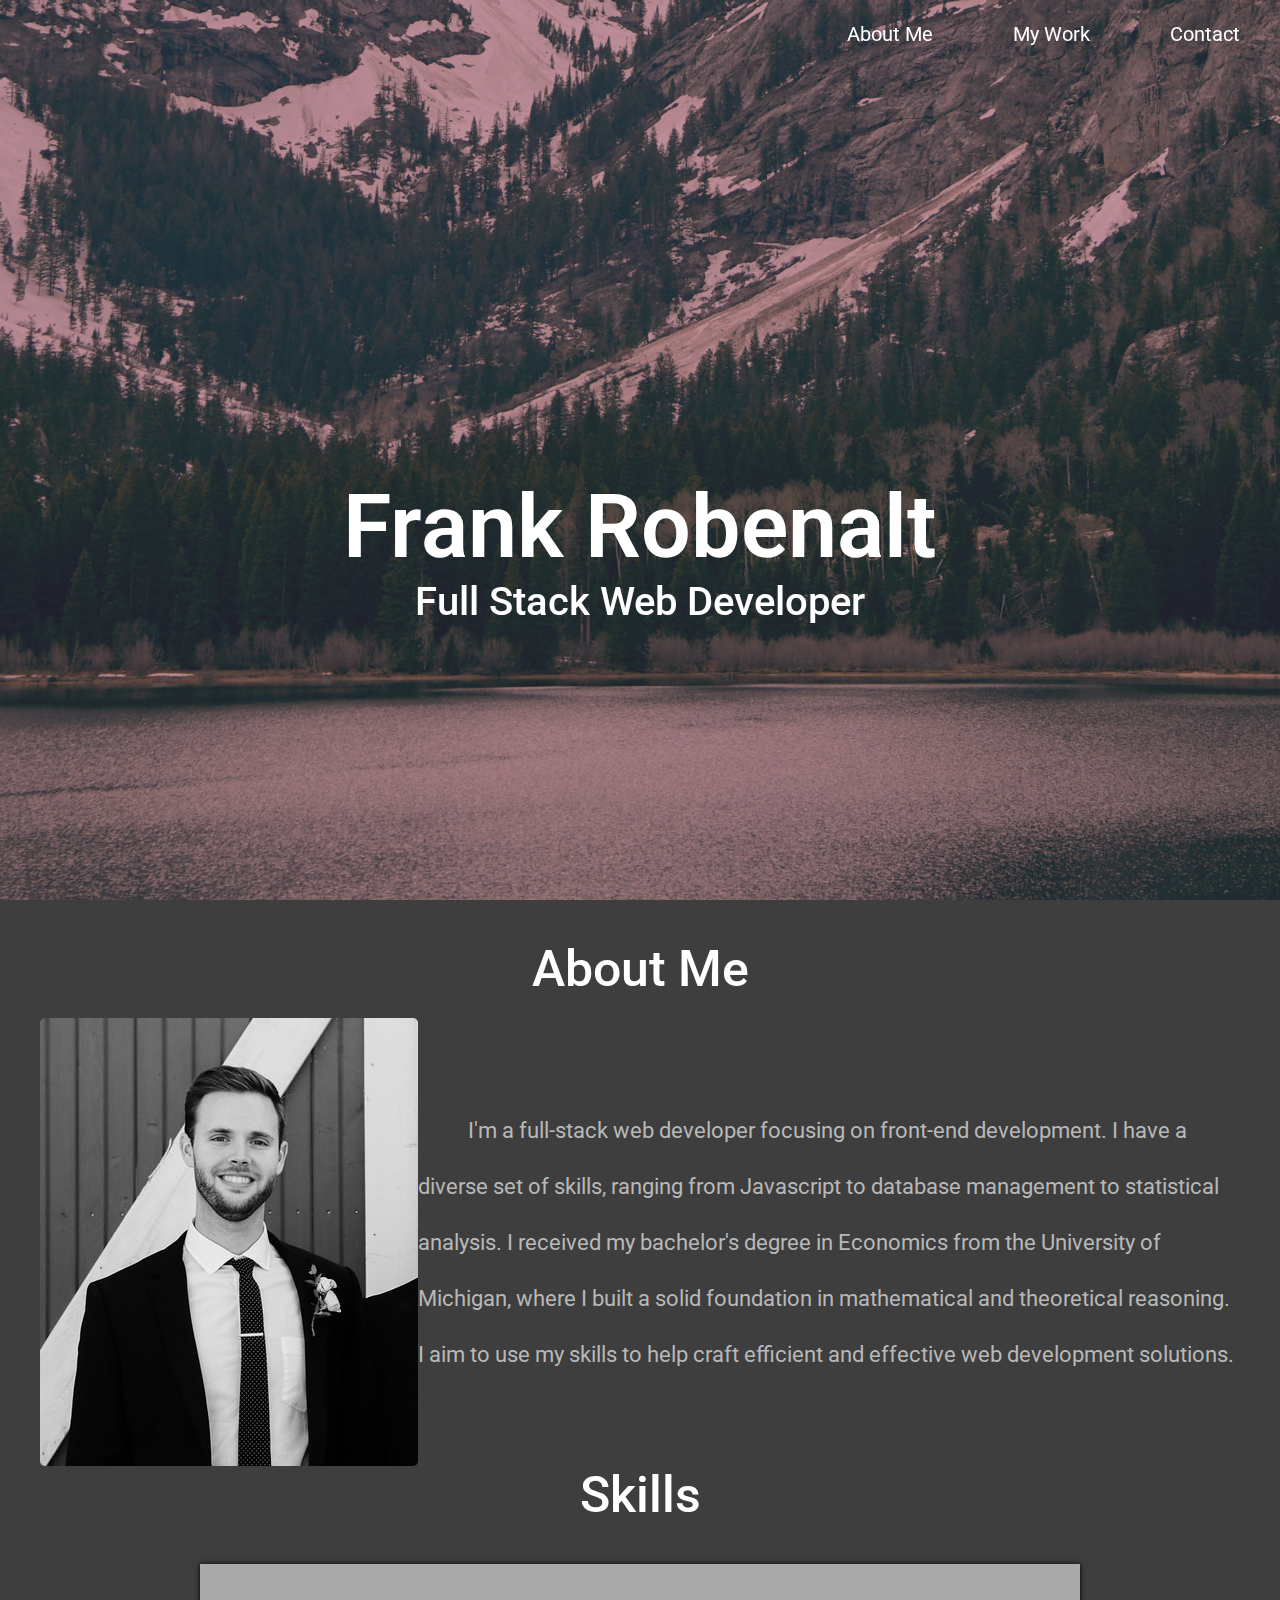
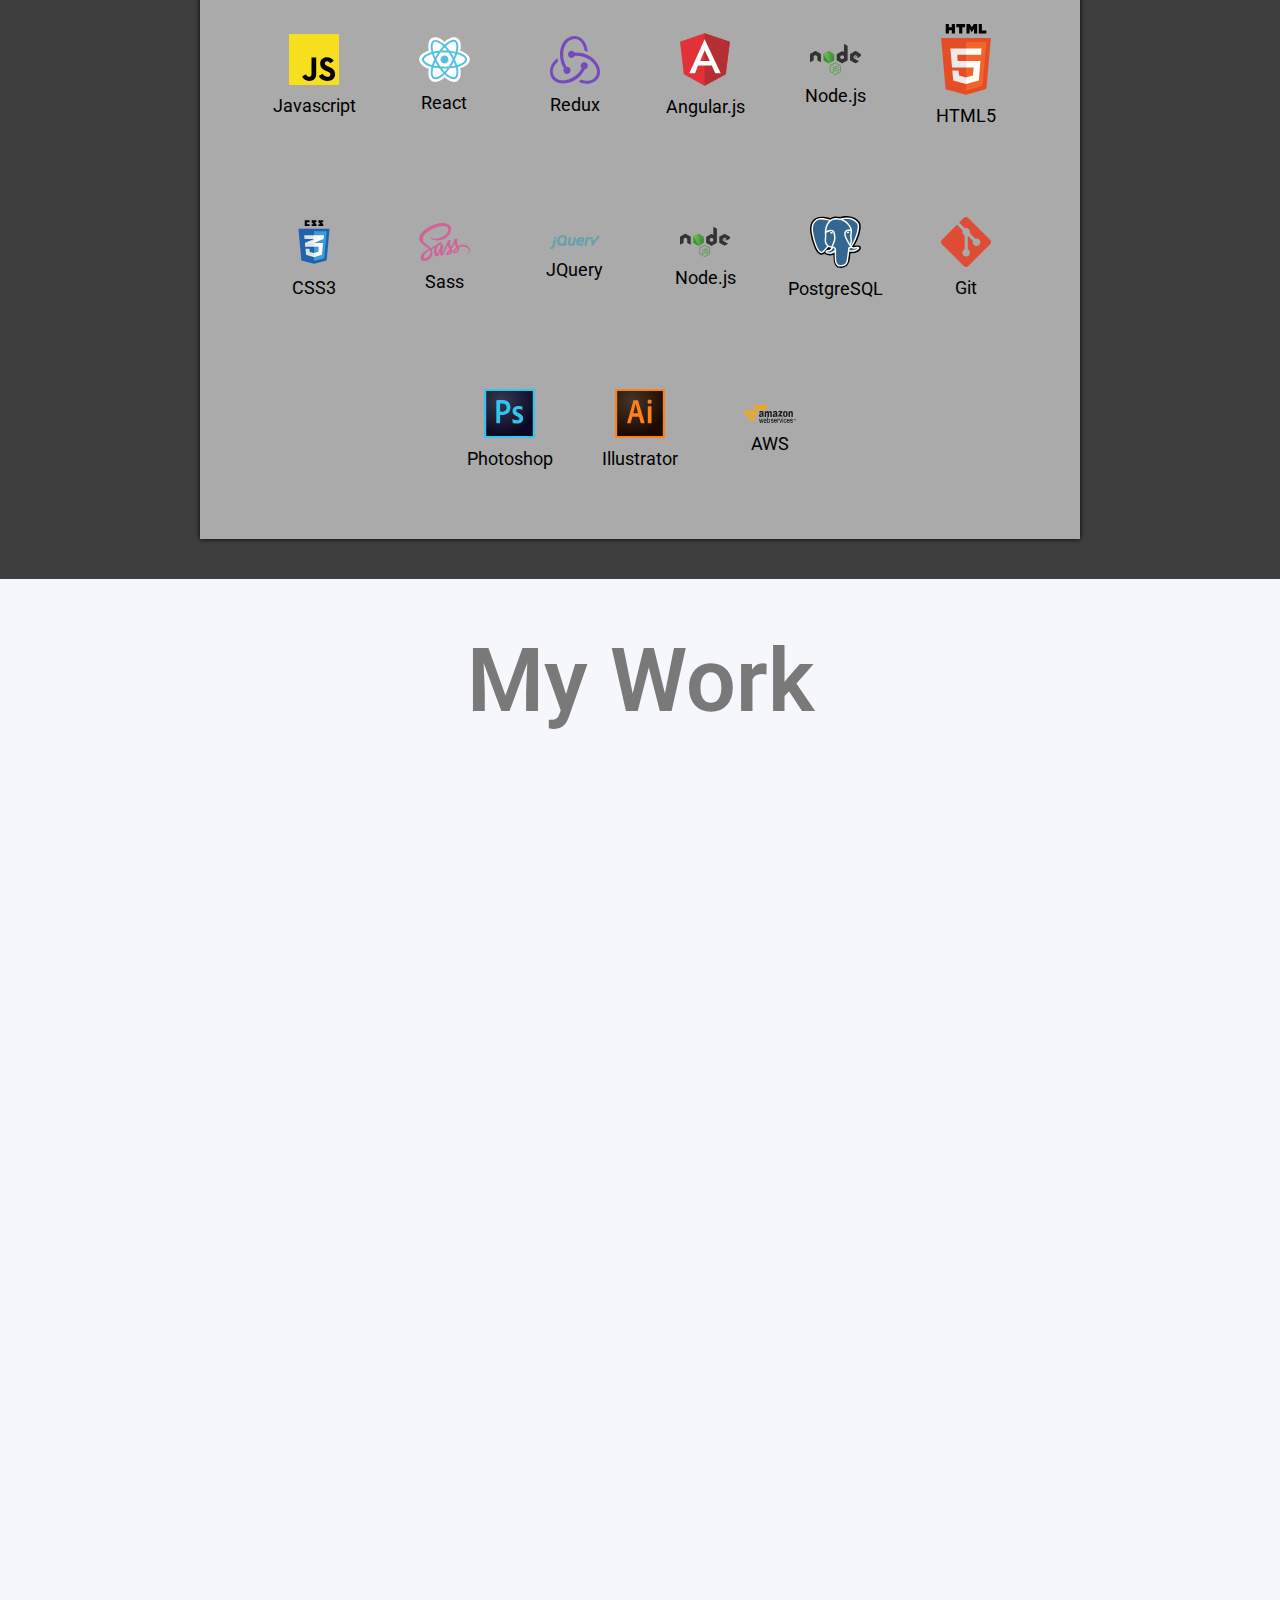
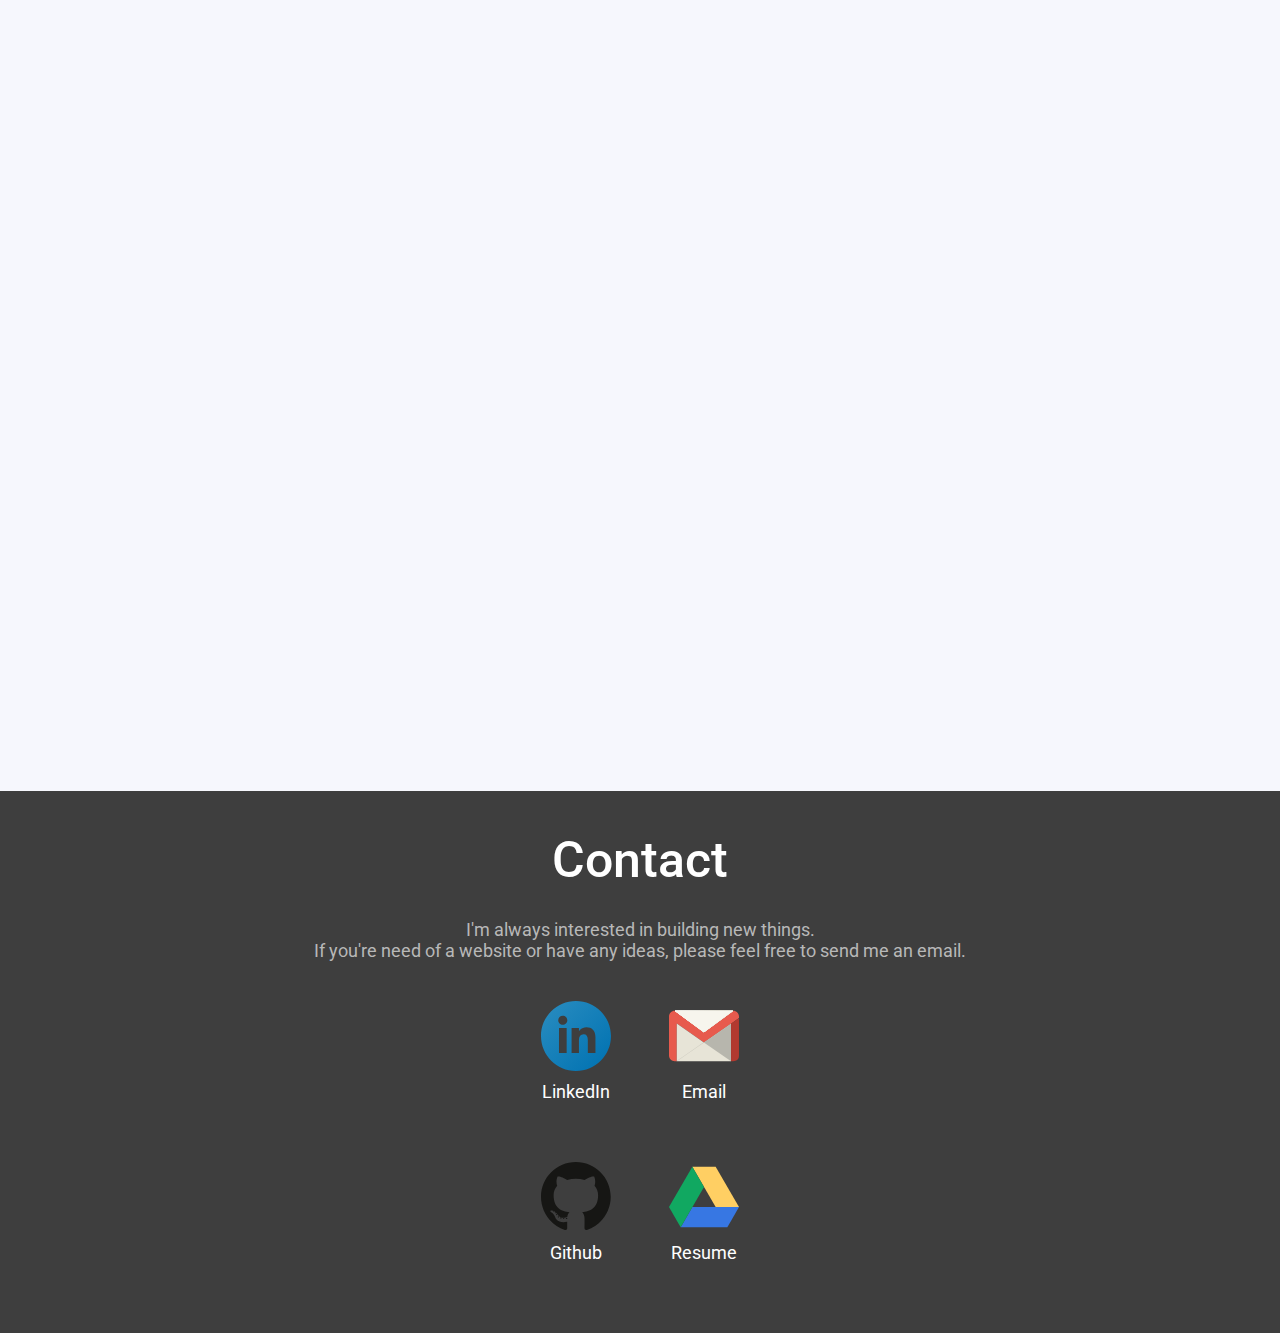
==== commit 13cf47c2: "img" ====
--- a/index.html
+++ b/index.html
@@ -67,7 +67,7 @@
                 </div>
         </div>
         <div class="white-title flex-center">Skills</div>
-        <div id="icons" class="icons before flex-center head" onscroll="scroll()">
+        <div id="icons" class="icons flex-center head" onscroll="scroll()">
                 <div id="one" class="icon-box">
                     <img class="icon" src="./images/javascript.svg" alt="react">
                     <div class="icon-title">Javascript</div>
--- a/index.css
+++ b/index.css
@@ -1,7 +1,6 @@
 body {
     margin: 0;
     padding: 0;
-    padding-top: 100px;
     /* background:lightskyblue; */
     background: linear-gradient(lightskyblue, #b5b5fa, #ff8c5d);
     box-sizing: border-box;
@@ -16,10 +15,11 @@
 }
 .background-image {
     background-size: cover;
-    /* background-image: url('./images/teton-greenies-night1.jpg'); */
+    background-image: url('./images/swimmoves.jpg');
     /* background-image: url('./images/IMG_1494.JPG'); */
     /* background-image: url('./images/IMG_6709 (2).JPG'); */
-    background-image: url('./images/nnnn.JPG');
+    /* background-image: url('./images/nnnn.JPG'); */
+    /* background-image: url('./images/snowtrees.jpg'); */
     position: fixed;
     background-position: bottom;
     z-index: -1;
@@ -36,7 +36,7 @@
     left: 0;
     width: 100vw;
     height: 100vh;  
-    background-color: rgba(42, 38, 50, 0.40);
+    background-color: rgba(79, 61, 117, 0.39);
 }
 
 .flex-end {
@@ -63,8 +63,7 @@
     flex-direction: column;
     align-items: center;
     justify-content: center;
-    margin-top: 60px;
-    height: 70vh;
+    height: 100vh;
 }
 
 #loading {
@@ -255,24 +254,22 @@
 }
 
 .icon {
-    z-index: -40;
+    /* z-index: -40; */
     width: 100%;
 }
 
 .icon-box {
     transition: 2000ms all;
-    opacity: 0;
     display: flex;
     flex-direction: column;
     align-items: center;
     justify-content: flex-end;
     width: 6%;
     margin: 40px;
-    transform: translateY(20px);
 }
 
 .intro {
-    transform: translateY(0px);
+    transform: translateY(100px);
     opacity: 1;
 }
 
--- a/about.css
+++ b/about.css
@@ -3,7 +3,6 @@
     background: rgb(62, 62, 62);
     padding: 40px;
     z-index: 2;
-    margin-top: 60px;
 }
 
 .about-content {
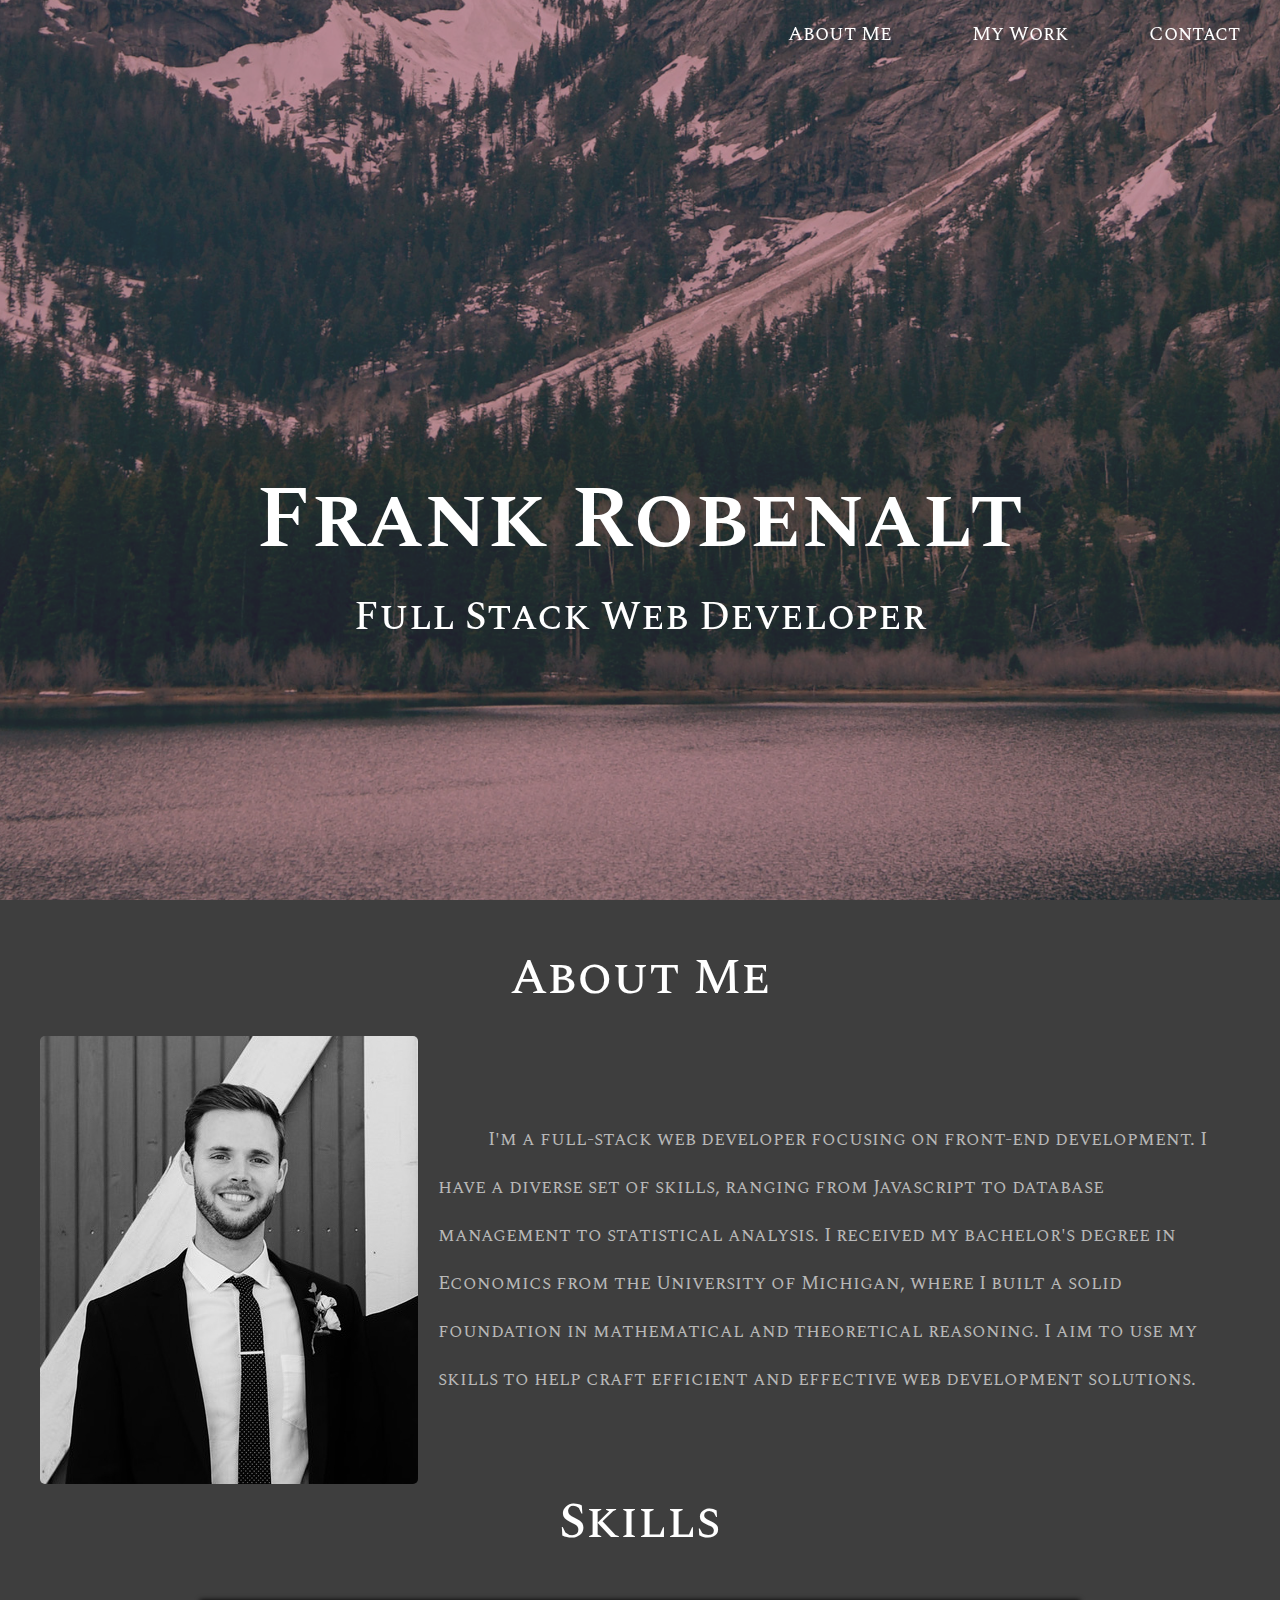
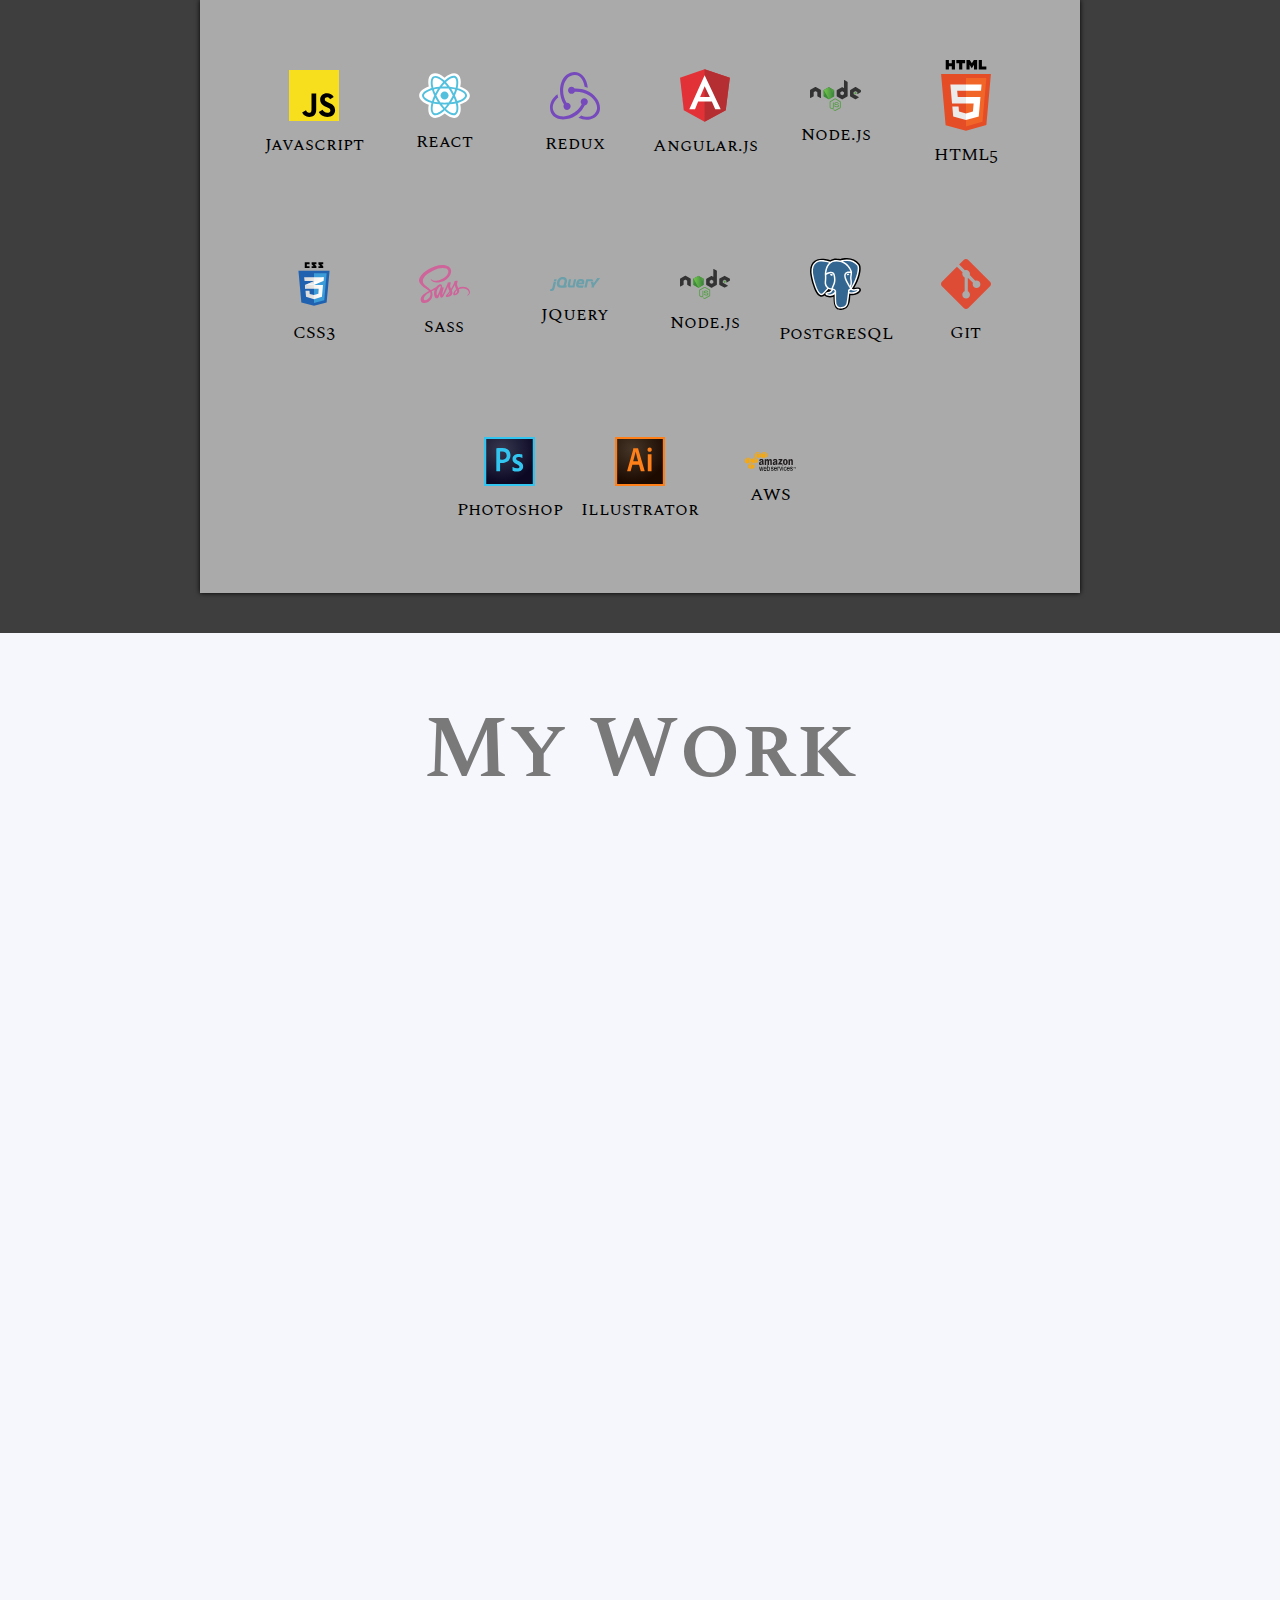
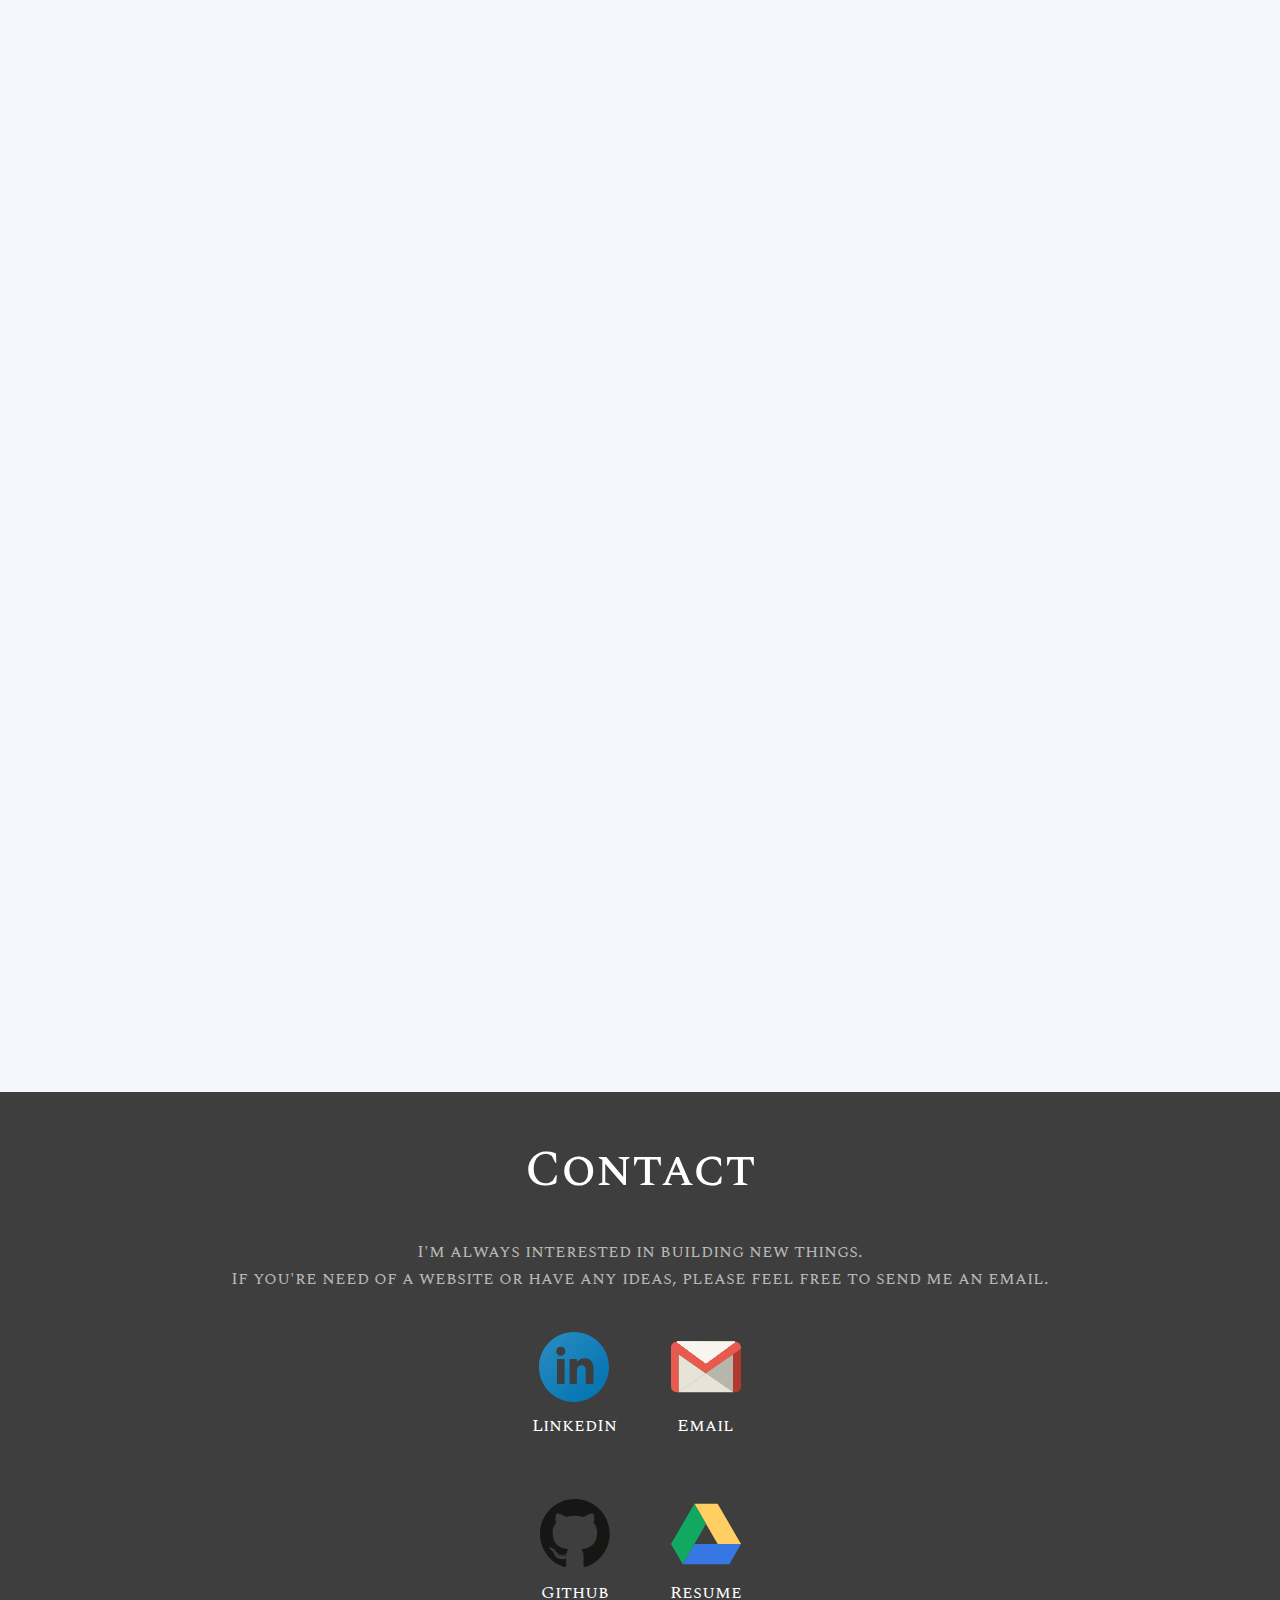
==== commit 6b63be02: "fixes" ====
--- a/index.html
+++ b/index.html
@@ -41,10 +41,10 @@
             <div class="link">Add Backgrounds</div>
         </a> -->
         <a onclick="scrollAbout()">
-            <div class="link">About</div>
+            <div class="link">About Me</div>
         </a>
         <a onclick="scrollProjects()">
-            <div class="link">Work</div>
+            <div class="link">My Work</div>
         </a>
         <a onclick="scrollContact()">
             <div class="link">Contact</div>
@@ -57,7 +57,8 @@
         <div class="sub">Full Stack Web Developer</div>
             </div>
     </div>
-    <div id="about" class="about-container">
+    <div id="about-container" class="about-container">
+        <div id="about"></div>
         <div class="about-content">
             <div class="white-title flex-center">About Me</div>
             <div class="space-around-about skew-content">
--- a/index.css
+++ b/index.css
@@ -5,8 +5,8 @@
     background: linear-gradient(lightskyblue, #b5b5fa, #ff8c5d);
     box-sizing: border-box;
     overflow-x: hidden;
-    /* font-family: 'Spectral SC', serif; */
-    font-family: 'Roboto', sans-serif;
+    font-family: 'Spectral SC', serif;
+    /* font-family: 'Roboto', sans-serif; */
 }
 
 a {
@@ -15,6 +15,7 @@
 }
 .background-image {
     background-size: cover;
+    /* filter: blur(4px); */
     background-image: url('./images/swimmoves.jpg');
     /* background-image: url('./images/IMG_1494.JPG'); */
     /* background-image: url('./images/IMG_6709 (2).JPG'); */
@@ -27,6 +28,8 @@
     left: 0;
     width: 100vw;
     height: 100vh;
+    /* transform: scale(1.10); */
+    transition: 20s transform;
 }
 
 .background-image-overlay {
--- a/about.css
+++ b/about.css
@@ -1,3 +1,13 @@
+#about-container {
+    position: relative;
+}
+
+#about {
+    position: absolute;
+    top: -50px;
+    left: 0;
+}
+
 .about-container {
     height: 100%;
     background: rgb(62, 62, 62);
@@ -20,9 +30,10 @@
     text-indent: 50px;
     width: 70%;
     color: #B8B8B8;
-    font-size: 1.4em;
+    font-size: 1.2em;
     line-height: 250%;
     text-align: left;
+    margin-left: 20px;
 }
 
 .space-around-about {
--- a/contact.css
+++ b/contact.css
@@ -36,7 +36,7 @@
 
     .icon-box-small {
         width: auto;
-        margin: 10px 30px;
+        margin: 10px;
     }
 
     .link {
@@ -66,8 +66,14 @@
     }
 
     .icon-title {
-        font-size: 16px;
+        font-size: 12px;
         margin: 10px 0;
+    }
+    .icon-title-small {
+        font-size: 12px;
+    }
+    .sub {
+        font-size: 24px;
     }
     .about-content {
         transform: none;
@@ -85,7 +91,7 @@
         font-size: 1em;
         hyphens: initial;
         margin-top: 25px;
-        width: 80%;
+        width: 90%;
     }
 
     .logo {
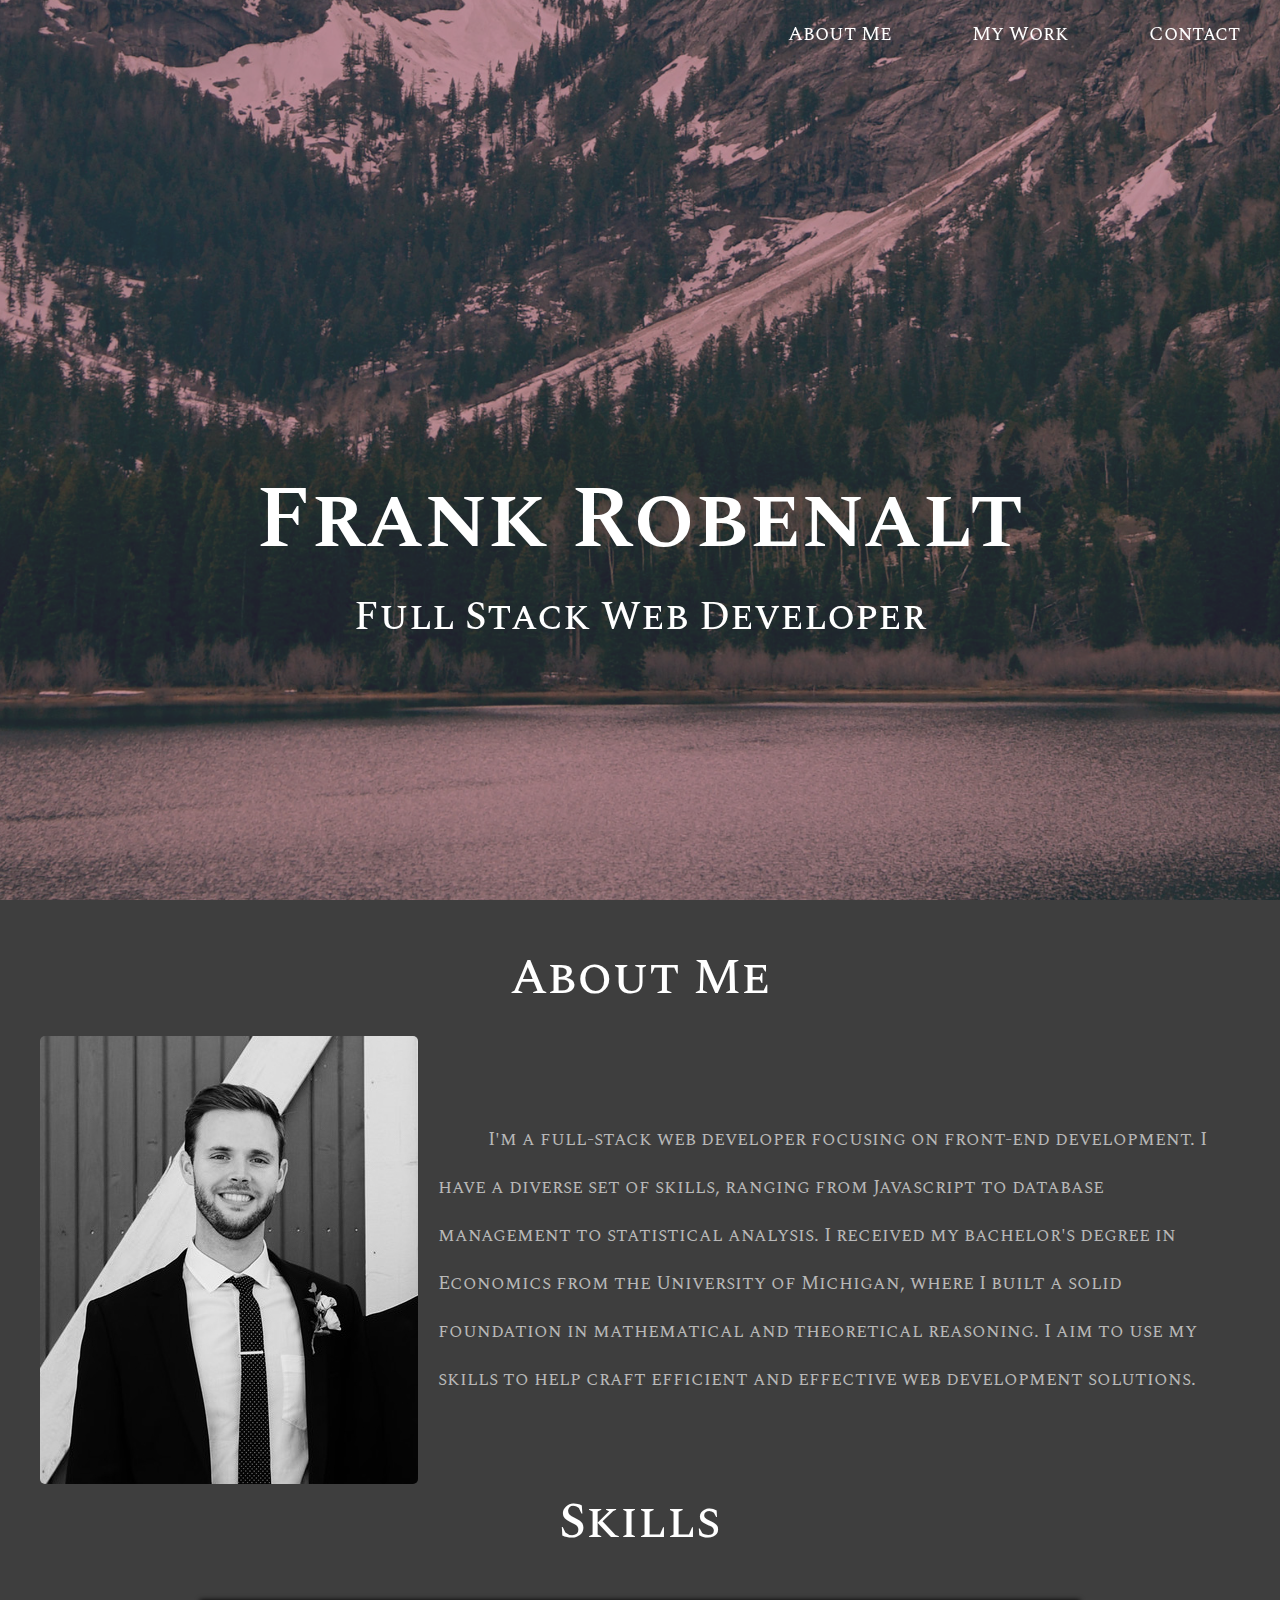
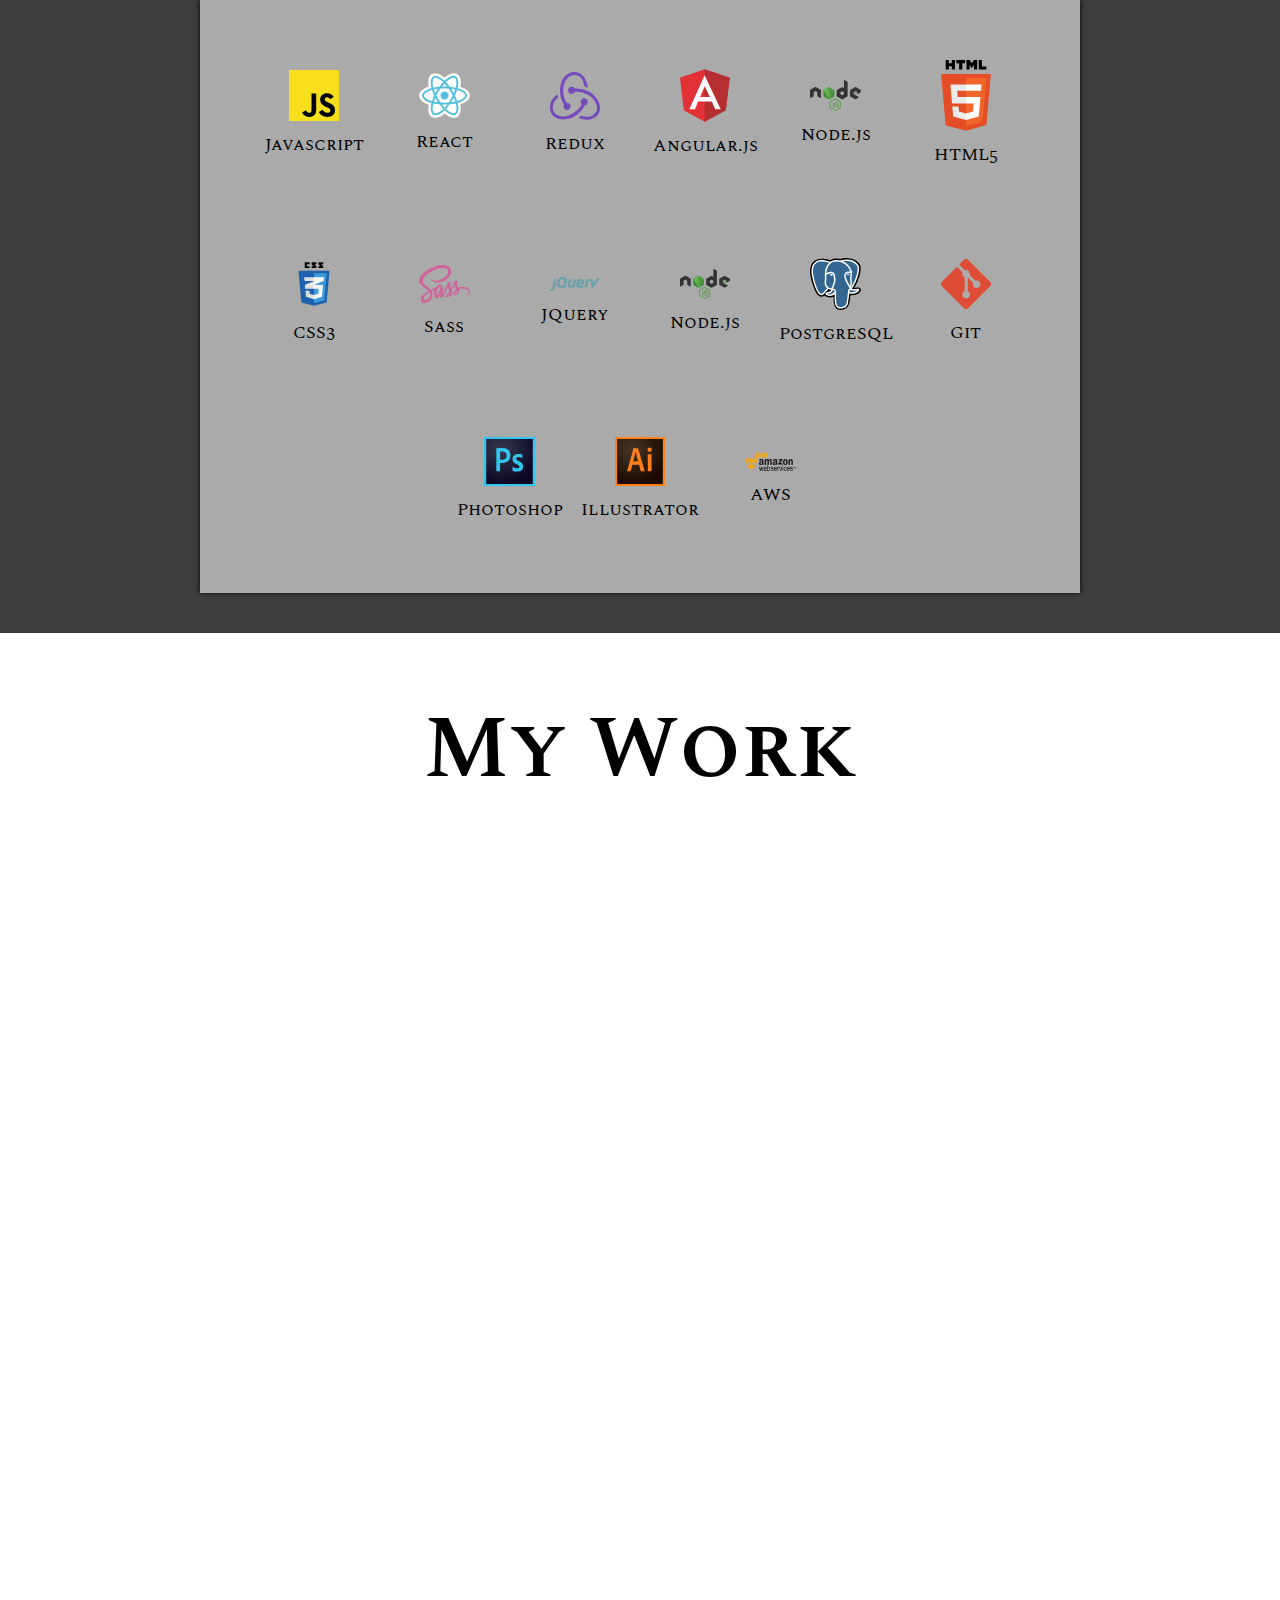
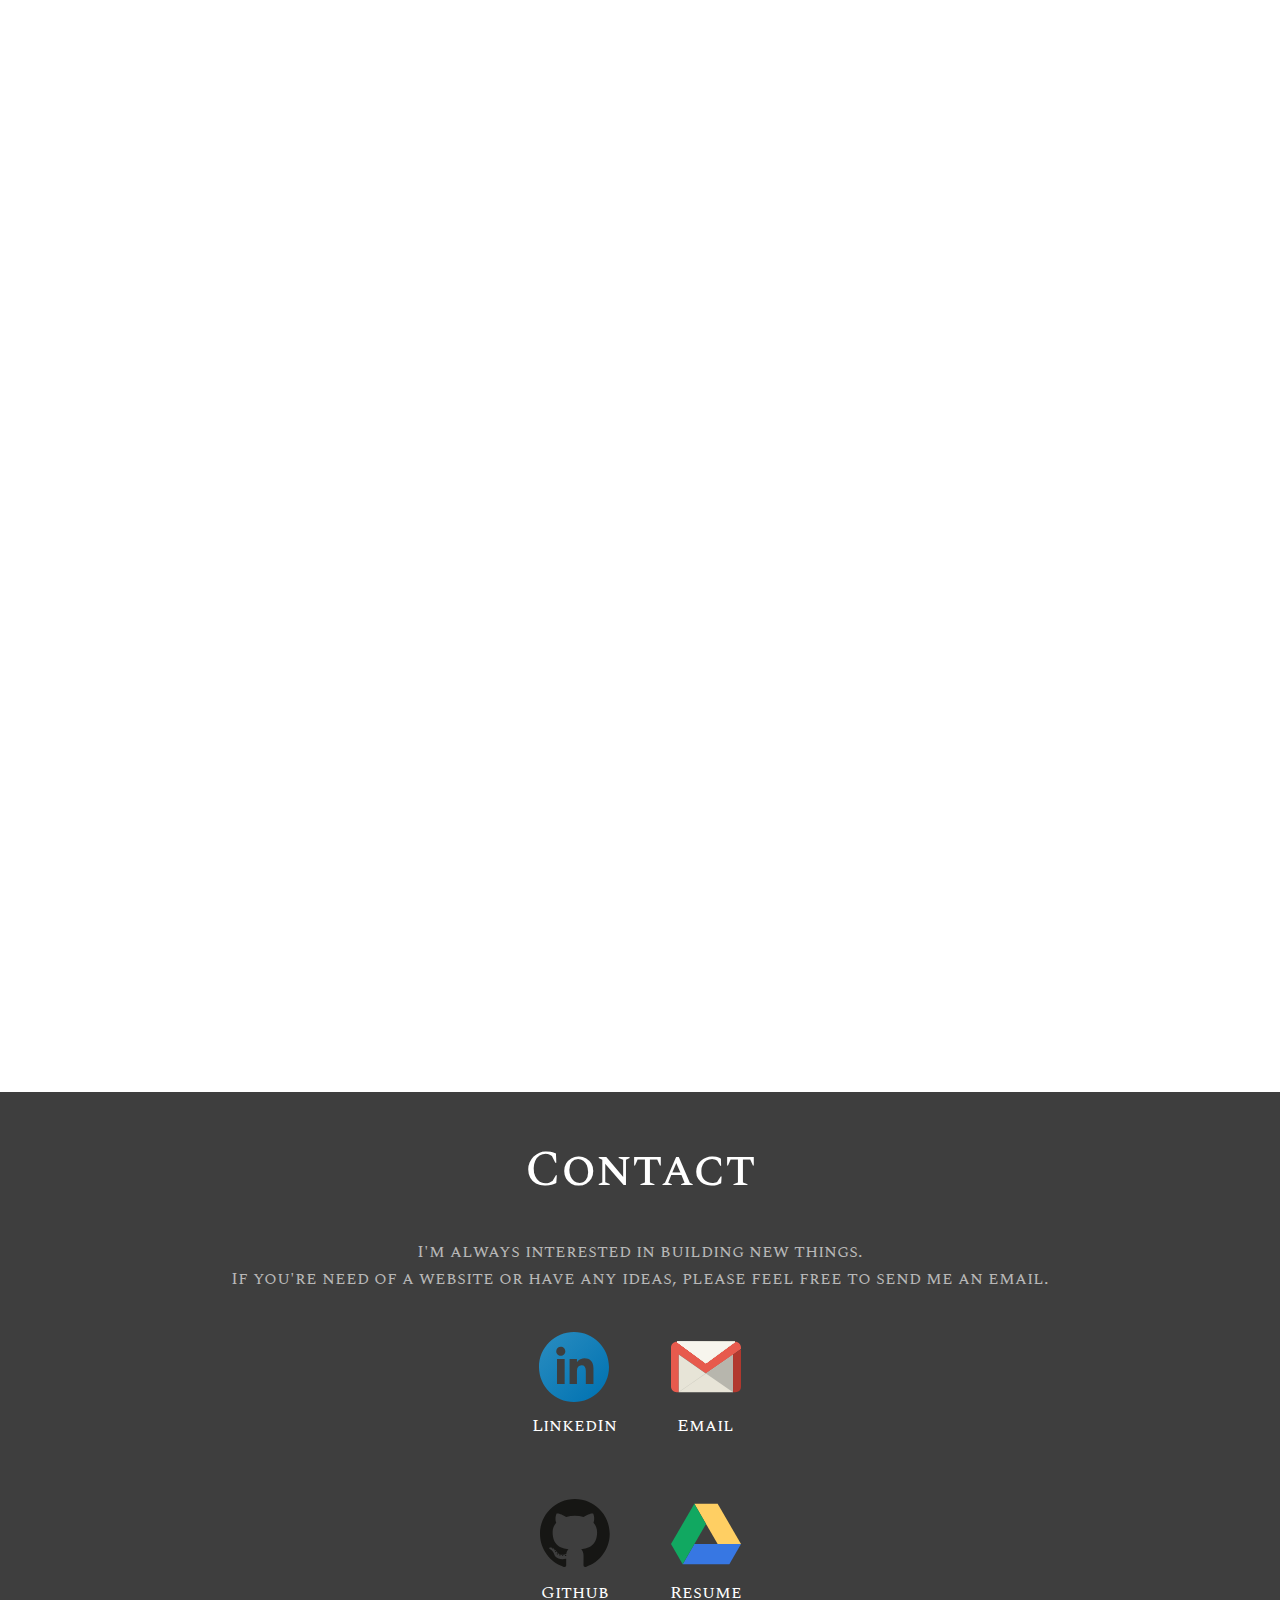
==== commit 0764b934: "yawawrapper" ====
--- a/index.html
+++ b/index.html
@@ -200,7 +200,7 @@
                         <!-- <div onclick="carousel('sub', 'bedandbread')">
                             <svg id="backward-arrow" data-name="Layer 1" xmlns="http://www.w3.org/2000/svg" viewBox="-10 -10 167 159"><defs><style>.outer-back{fill:none;stroke:#000;stroke-miterlimit:10;stroke-width:4px;}.outer-top-bar{}.outer-bottom-bar{}</style></defs><title>backward</title><g class="backward-group"><path class="outer-top-bar" d="M70.88,21.81l-36.5,36.5c-2.73,2.73,1.51,7,4.24,4.24l36.5-36.5c2.73-2.73-1.51-7-4.24-4.24Z"/><path class="outer-bottom-bar" d="M75.12,94.38l-36.5-36.5c-2.73-2.73-7,1.51-4.24,4.24l36.5,36.5c2.73,2.73,7-1.51,4.24-4.24Z"/></g></svg>
                         </div> -->
-                        <div id="bnbwrapper" class="logo-wrapper">
+                        <div id="yawawrapper" class="logo-wrapper">
                             <img src="https://s3.amazonaws.com/usc-cache.salvationarmy.org/3abaacd2-a2c1-422d-9230-c1dcb29bb386_yawa1.JPG" class="logo" id="yawa" alt="">
                         </div>
                         <!-- <div onclick="carousel('add', 'bedandbread')">
--- a/index.css
+++ b/index.css
@@ -314,7 +314,7 @@
     text-align: center;
 }
 
-#yawa {
+#yawa, #yawawrapper {
     height: 400px;
 }
 
--- a/projects.css
+++ b/projects.css
@@ -90,8 +90,8 @@
 
 #projects {
     padding-top: 50px;
-    color: #797979;
-    background: #f6f7fd;
+    color: black;
+    background: white;
 }
 
 #projects a.icon-box-small {
--- a/contact.css
+++ b/contact.css
@@ -99,7 +99,7 @@
         /* height: initial; */
     }
 
-    .logo-wrapper, #bnbwrapper, #airwrapper {
+    .logo-wrapper, #bnbwrapper, #airwrapper, #yawawrapper {
         width: 90%;
         height: 200px;
         margin: 0 auto;
@@ -143,4 +143,7 @@
     .description {
         margin-top: 20px;
     }
+    #nav {
+        justify-content: center;
+    }
 }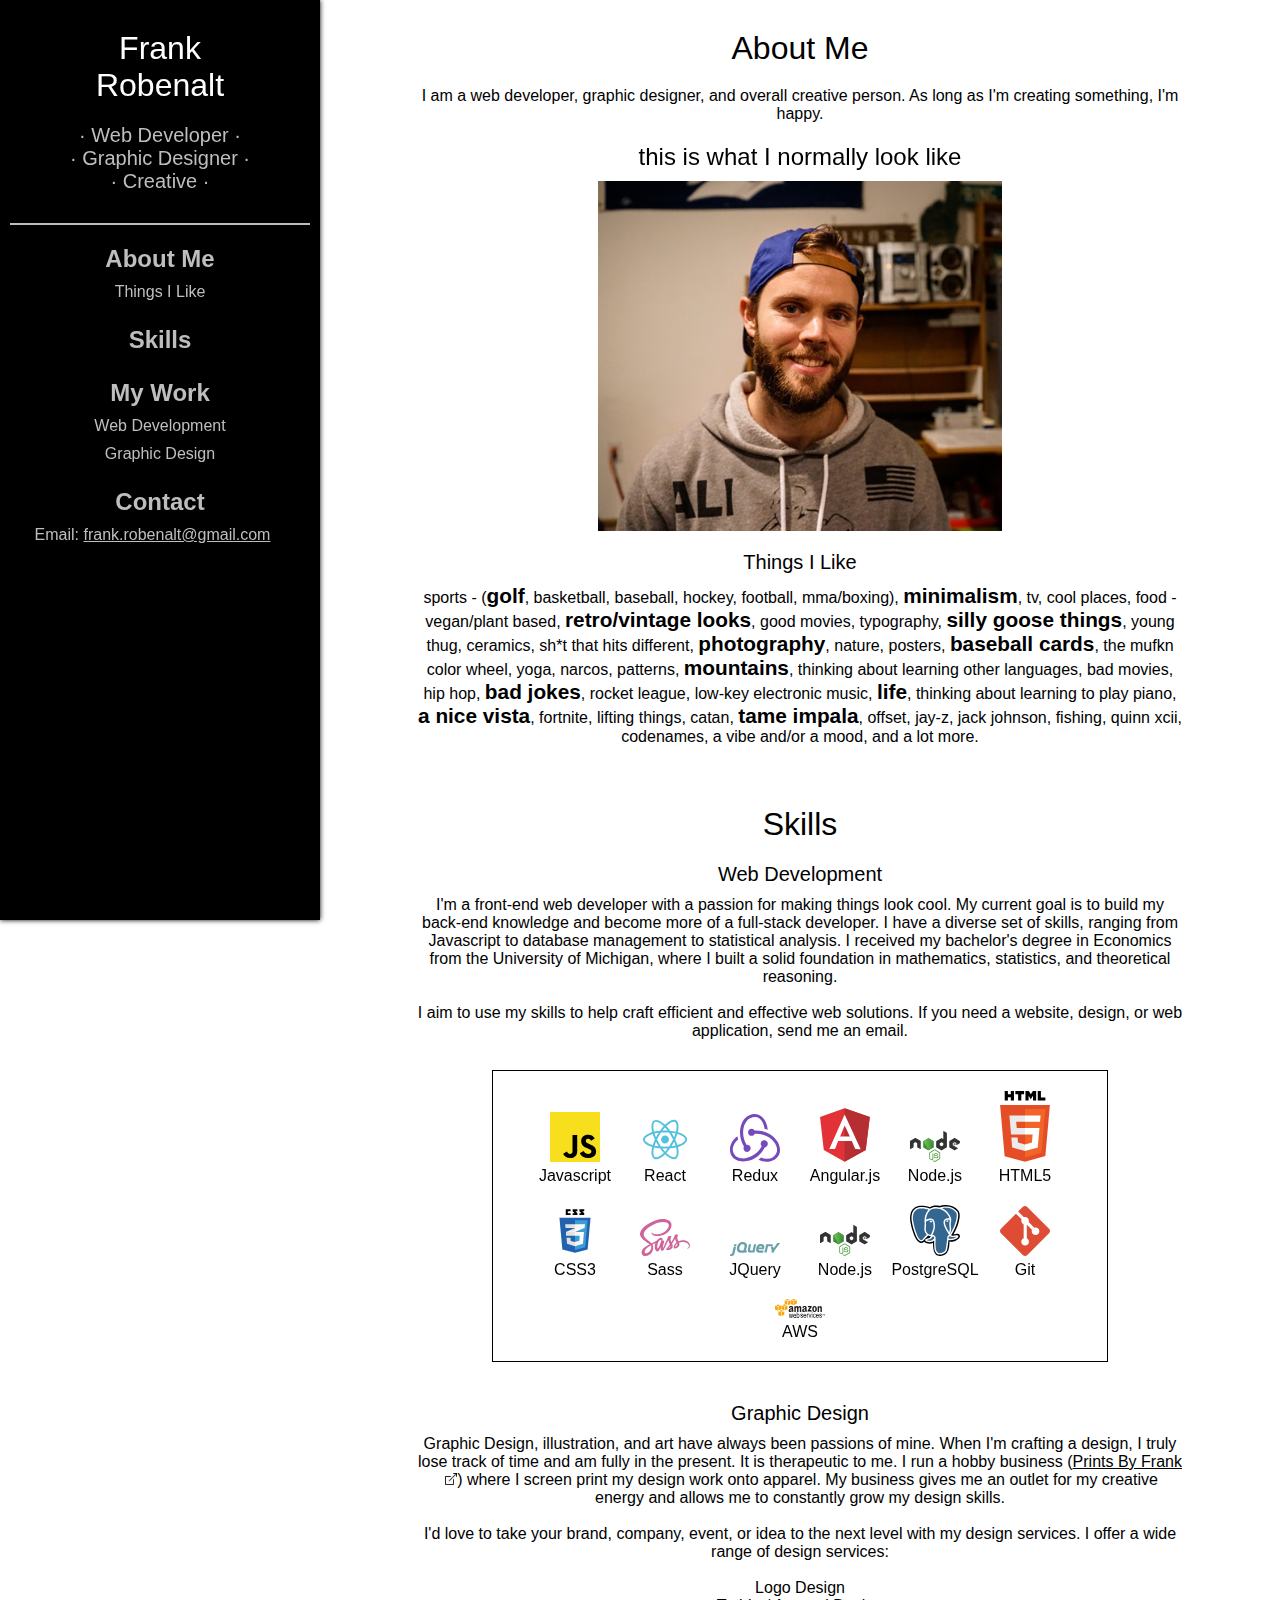
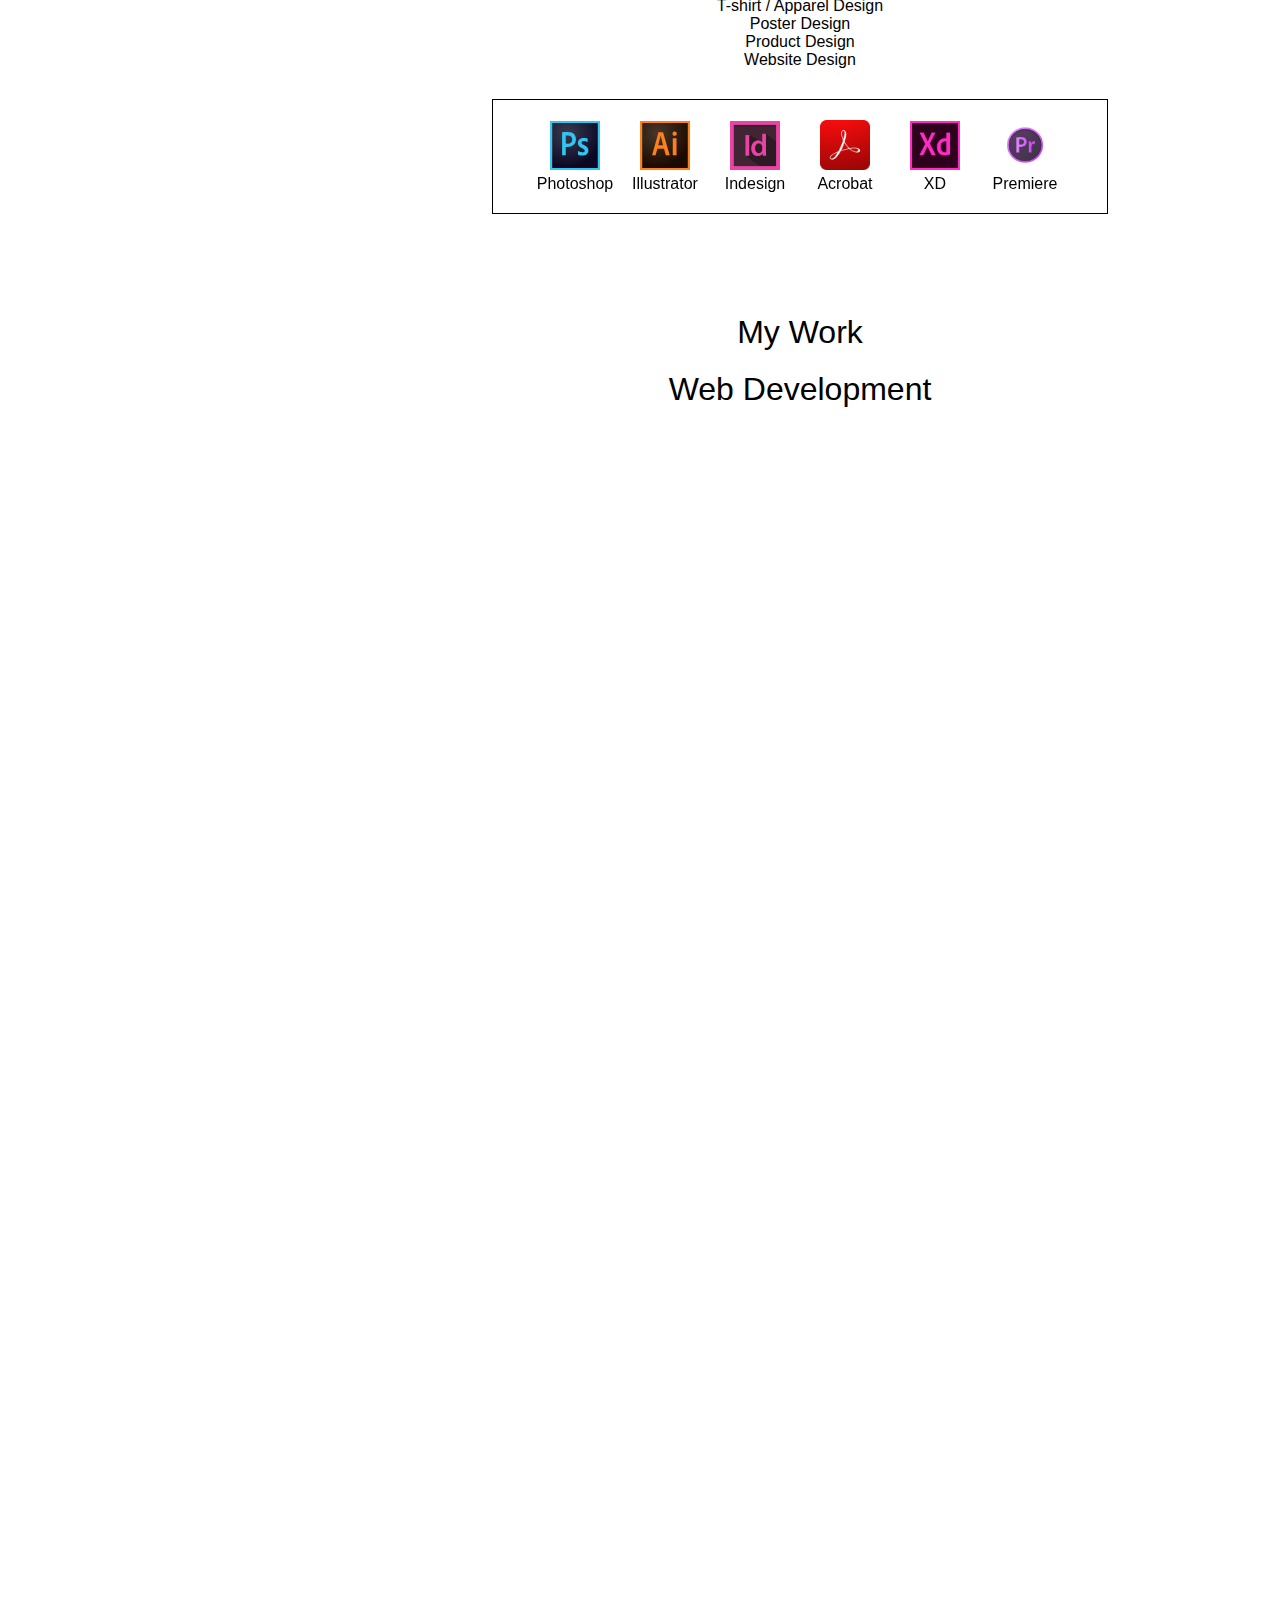
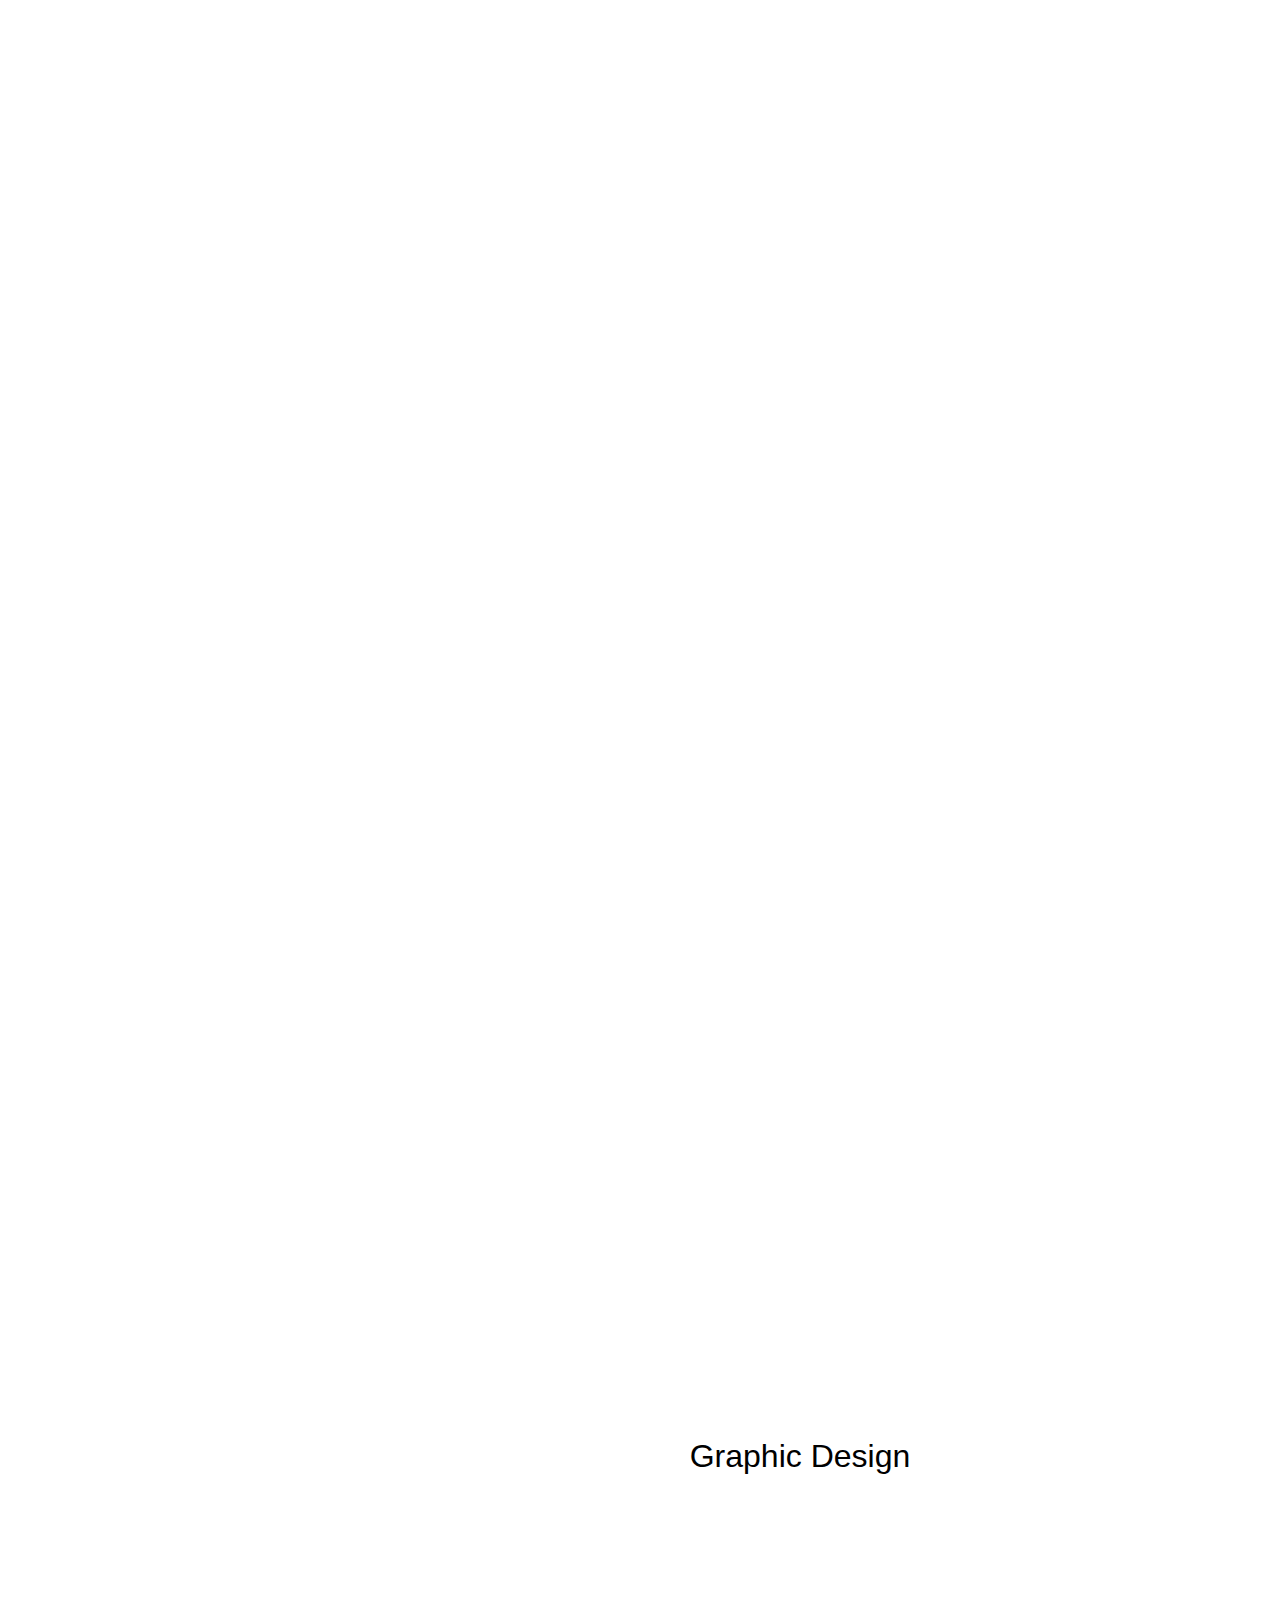
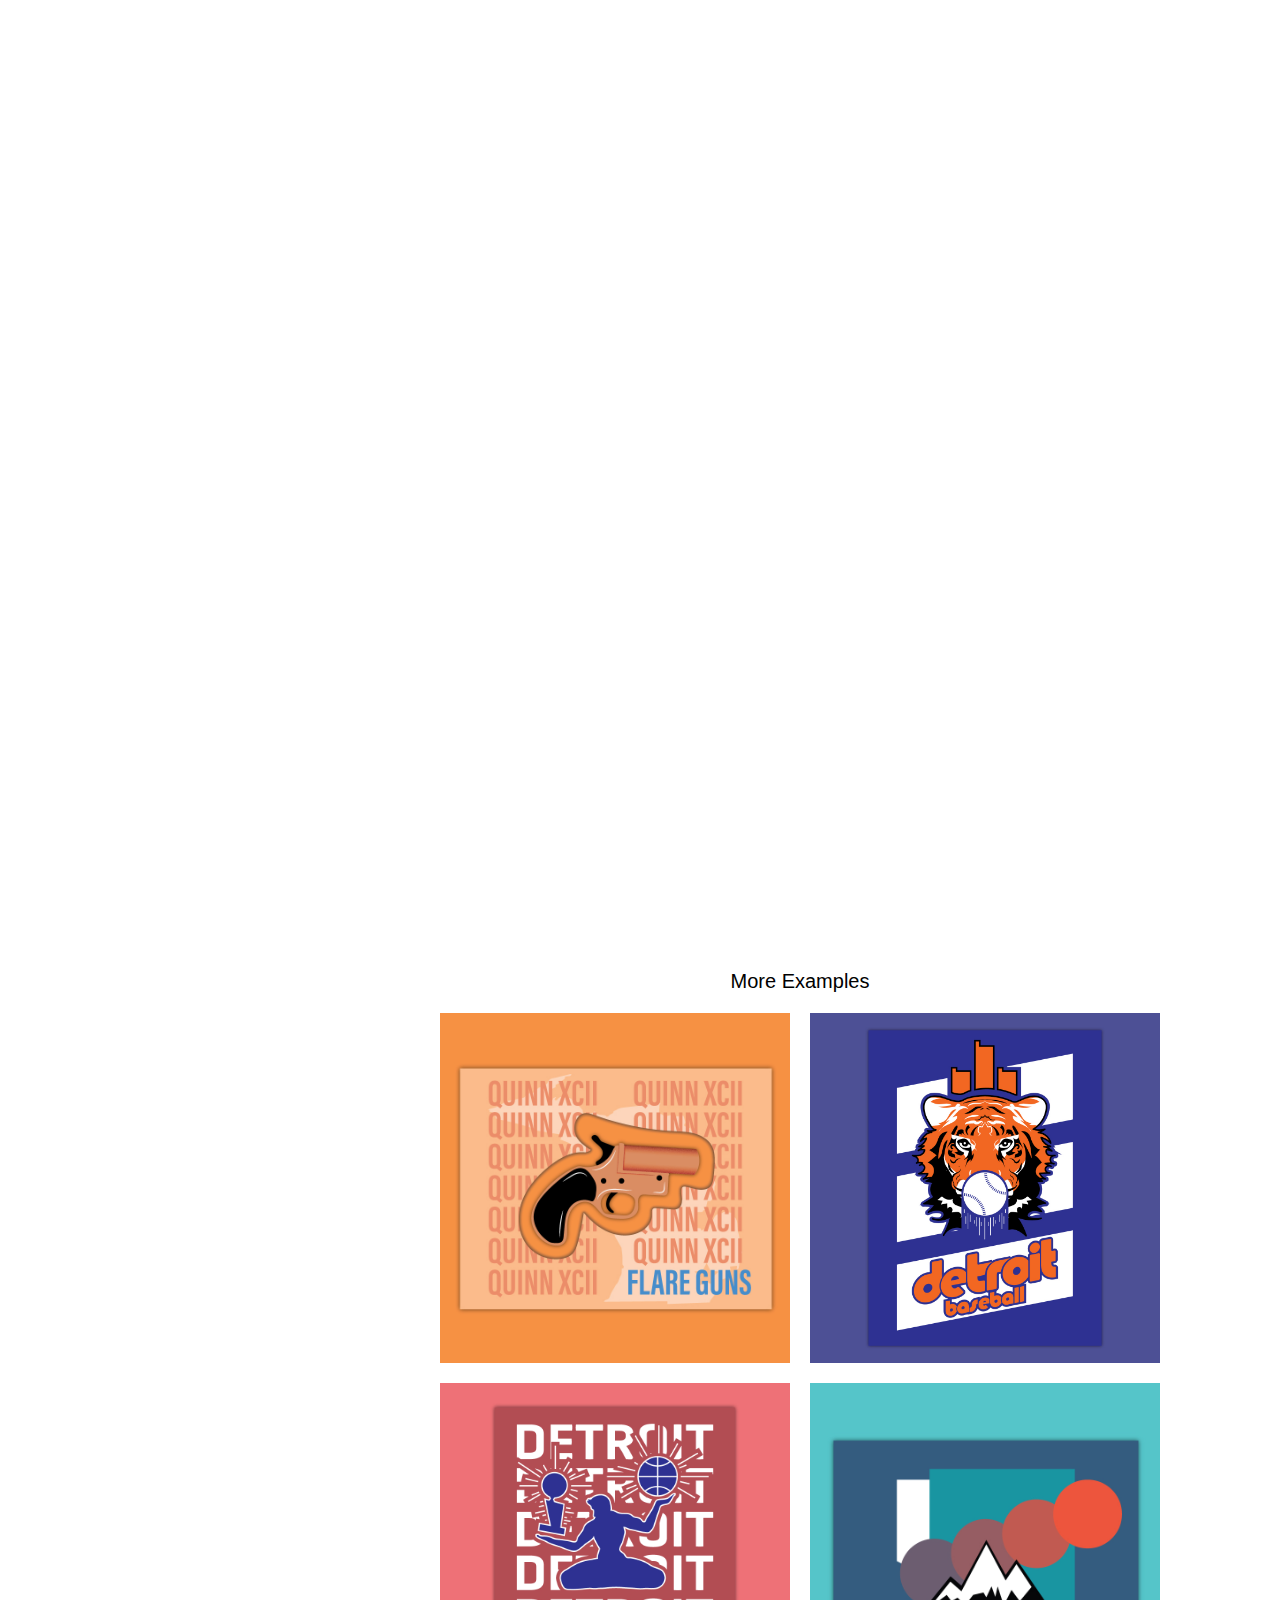
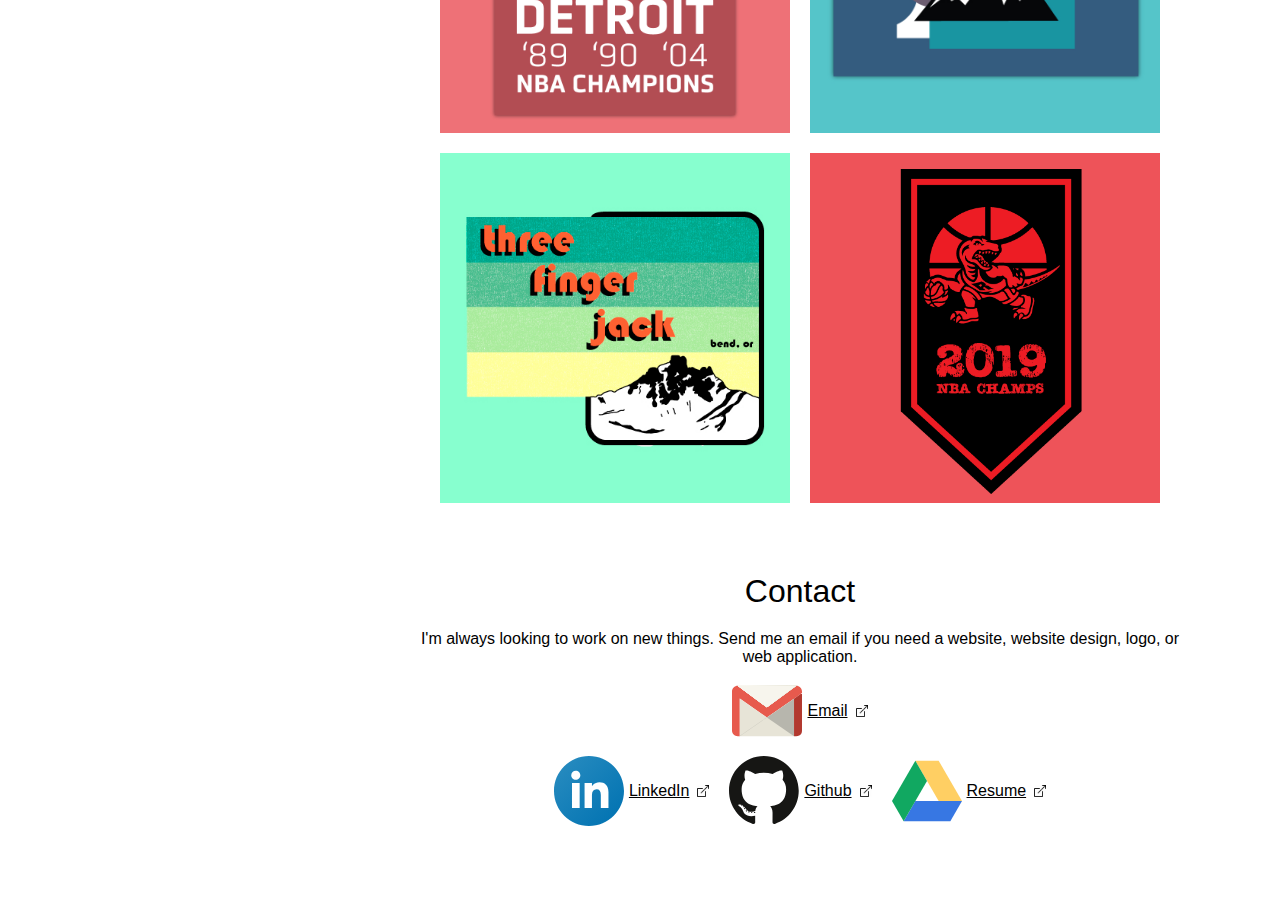
==== commit 2eac48a7: "new portfolio" ====
--- a/index.html
+++ b/index.html
@@ -1,538 +1,458 @@
 <!DOCTYPE html>
-
+<html lang="en">
 <head>
-        <meta name="viewport" content="width=device-width,initial-scale=1">        
-    <link href="index.css" rel="stylesheet">
-    <link href="projects.css" rel="stylesheet">
-    <link href="about.css" rel="stylesheet">
-    <link href="contact.css" rel="stylesheet">
-    <link href="svg.css" rel="stylesheet">
-    <link href="https://fonts.googleapis.com/css?family=Exo+2:800|Spectral+SC" rel="stylesheet">
+    <meta charset="UTF-8">
+    <meta name="viewport" content="width=device-width, initial-scale=1.0">
+    <meta http-equiv="X-UA-Compatible" content="ie=edge">
+    <title>Frank Robenalt - Graphic Design and Web Development Portfolio</title>
+    <link rel="stylesheet" href="newcss.css">
+    <link rel="stylesheet" href="https://use.typekit.net/vgi0wrz.css">
     <link href="https://fonts.googleapis.com/css?family=Roboto" rel="stylesheet">
-    <title>Frank Robenalt Portfolio</title>
 </head>
-
 <body>
-    <!-- <div id="loading">
-        <div class="loading-text" style="opacity: 1">Loading</div>
-        <div class="loading-text">.</div>
-        <div class="loading-text">.</div>
-        <div class="loading-text">.</div>
-    </div> -->
-    <div class="background-image">&nbsp;</div>
-    <div class="background-image-overlay">&nbsp;</div>
-    <div id="bgone"></div>
-    <div id="bgtwo"></div>    
-    <div id="nav" class="flex-end header">
-        <a onclick="scrollAbout()">
-            <div class="link">About Me</div>
-        </a>
-        <a onclick="scrollProjects()">
-            <div class="link">My Work</div>
-        </a>
-        <a onclick="scrollContact()">
-            <div class="link">Contact</div>
-        </a>
+    <div class="left-menu">
+        <div class="name">
+            Frank<br>Robenalt
+        </div>
+        <div class="small-name">&#183; Web Developer &#183;</div>
+        <div class="small-name">&#183; Graphic Designer &#183;</div>
+        <div class="small-name">&#183; Creative &#183;</div>
+        <div class="main-item" onclick="scrollToSection('aboutme')">About Me</div>
+        <div class="sub-item" onclick="scrollToSection('thingsilike')">Things I Like</div>
+        <div class="main-item" onclick="scrollToSection('skills')">Skills</div>
+        <div class="main-item" onclick="scrollToSection('mywork')">My Work</div>
+        <div class="sub-item" onclick="scrollToSection('webdevelopment')">Web Development</div>
+        <div class="sub-item" onclick="scrollToSection('graphicdesign')">Graphic Design</div>
+        <!-- <div class="sub-item" onclick="scrollToSection('photography')">Photography</div> -->
+        <!-- <div class="sub-item" onclick="scrollToSection('socialmedia')">Social Media</div> -->
+        <div class="main-item" onclick="scrollToSection('contact')">Contact</div>
+        <div class="sub-item no-hover">Email: <a href="mailto: frank.robenalt@gmail.com">frank.robenalt@gmail.com</a></div>
+        <div class="menu-dropdown" onclick="showMobileNav()">Menu <img src="./images/arrow.png" alt="arrow" id="arrow"></span></div>
     </div>
-    <div id="scrollNav" class="space-between shadow header">
-        <div class="navName shadow" id="navName">Frank Robenalt</div>
-        <div class="flex-end">
-        <!-- <a onclick="addBackgrounds()">
-            <div class="link">Add Backgrounds</div>
-        </a> -->
-        <a onclick="scrollAbout()">
-            <div class="link">About Me</div>
-        </a>
-        <a onclick="scrollProjects()">
-            <div class="link">My Work</div>
-        </a>
-        <a onclick="scrollContact()">
-            <div class="link">Contact</div>
-        </a>
+    <div class="menu-mobile" id="menu-mobile">
+            <div class="small-name">&#183; Web Developer &#183;</div>
+            <div class="small-name">&#183; Graphic Designer &#183;</div>
+            <div class="small-name">&#183; Creative &#183;</div>
+            <div class="mobile-item" style="margin-top: 40px" onclick="scrollToSection('aboutme', 'mobile')">About Me</div>
+            <div class="sub-item" onclick="scrollToSection('thingsilike', 'mobile')">Things I Like</div>
+            <div class="mobile-item" onclick="scrollToSection('skills', 'mobile')">Skills</div>
+            <div class="mobile-item" onclick="scrollToSection('mywork', 'mobile')">My Work</div>
+            <div class="sub-item" onclick="scrollToSection('webdevelopment', 'mobile')">Web Development</div>
+            <div class="sub-item" onclick="scrollToSection('graphicdesign', 'mobile')">Graphic Design</div>
+            <!-- <div class="sub-item" onclick="scrollToSection('photography')">Photography</div> -->
+            <!-- <div class="sub-item" onclick="scrollToSection('socialmedia')">Social Media</div> -->
+            <div class="mobile-item" onclick="scrollToSection('contact', 'mobile')">Contact</div>
+            <div class="sub-item no-hover">Email: <a href="mailto: frank.robenalt@gmail.com">frank.robenalt@gmail.com</a></div>
     </div>
+    <div class="main">
+        <div class="section" id="aboutme">
+            <div class="title">About Me</div>
+            <div>I am a web developer, graphic designer, and overall creative person. As long as I'm creating something, I'm happy.</div>
+            <div class="portrait-container">
+                <div class="handwritten left-pic">this is what I <span id="ican">normally</span> look like</div>
+                <img id="portrait" src="./images/me-messager.jpg" alt="frank robenalt">
+            </div>
+            <div class="sub-title" id="thingsilike">Things I Like</div>
+            <div>sports - (<span class="big">golf</span>, basketball, baseball, hockey, football, mma/boxing), <span class="big">minimalism</span>, tv, cool places, food - vegan/plant based, <span class="big">retro/vintage looks</span>, good movies, typography, <span class="big">silly goose things</span>, young thug, ceramics, sh*t that hits different, <span class="big">photography</span>, nature, posters, <span class="big">baseball cards</span>, the mufkn color wheel, yoga, narcos, patterns, <span class="big">mountains</span>, thinking about learning other languages, bad movies, hip hop, <span class="big">bad jokes</span>, rocket league, low-key electronic music, <span class="big">life</span>, thinking about learning to play piano, <span class="big">a nice vista</span>, fortnite, lifting things, catan, <span class="big">tame impala</span>, offset, jay-z, jack johnson, fishing, quinn xcii, codenames, a vibe and/or a mood, and a lot more.</div>
+        </div>
+        <div class="section" id="skills">
+            <div class="title">Skills</div>
+            <div class="sub-title">Web Development</div>
+            <div>I'm a front-end web developer with a passion for making things look cool. My current goal is to build my back-end knowledge and become more of a full-stack developer. I have a diverse set of skills, ranging from Javascript to database management to statistical analysis. I received my bachelor's degree in Economics from the University of Michigan, where I built a solid foundation in mathematics, statistics, and theoretical reasoning. <br><br>I aim to use my skills to help craft efficient and effective web solutions. If you need a website, design, or web application, send me an email.</div>
+            <div id="icons" class="icons">
+                        <div class="icon-box">
+                            <img class="icon" src="./images/javascript.svg" alt="react">
+                            <div class="icon-title">Javascript</div>
+                        </div>
+                        <div class="icon-box">
+                            <img class="icon" src="./images/react.svg" alt="react">
+                            <div class="icon-title">React</div>
+                        </div>
+                        <div class="icon-box">
+                            <img class="icon" src="./images/redux.svg" alt="react">
+                            <div class="icon-title">Redux</div>
+                        </div>
+                        <div class="icon-box">
+                            <img class="icon" src="./images/angular-icon-1.svg" alt="react">
+                            <div class="icon-title">Angular.js</div>
+                        </div>
+                        <div class="icon-box">
+                                <img class="icon" src="./images/nodejs-1.svg" alt="react">
+                                <div class="icon-title">Node.js</div>
+                            </div>
+                        <div class="icon-box">
+                            <img class="icon" src="./images/html-5.svg" alt="react">
+                            <div class="icon-title">HTML5</div>
+                        </div>
+                        <div class="icon-box">
+                            <img class="icon" src="./images/css3.svg" alt="react">
+                            <div class="icon-title">CSS3</div>
+                        </div>
+                        <div class="icon-box">
+                                <img class="icon" src="./images/sass-1.svg" alt="react">
+                                <div class="icon-title">Sass</div>
+                            </div>
+                        <div class="icon-box">
+                            <img class="icon" src="./images/jquery-2.svg" alt="react">
+                            <div class="icon-title">JQuery</div>
+                        </div>
+                        <div class="icon-box">
+                            <img class="icon" src="./images/nodejs-1.svg" alt="react">
+                            <div class="icon-title">Node.js</div>
+                        </div>
+                        <div class="icon-box">
+                            <img class="icon" src="./images/postgresql.svg" alt="react">
+                            <div class="icon-title">PostgreSQL</div>
+                        </div>
+                        <div class="icon-box">
+                            <img class="icon" src="./images/git-icon.svg" alt="react">
+                            <div class="icon-title">Git</div>
+                        </div>
+                        <div class="icon-box">
+                            <img class="icon" src="./images/amazon-web-services.svg" alt="react">
+                            <div class="icon-title">AWS</div>
+                        </div>
+                    </div>
+            <div class="sub-title">Graphic Design</div>
+            <div>Graphic Design, illustration, and art have always been passions of mine. When I'm crafting a design, I truly lose track of time and am fully in the present. It is therapeutic to me. I run a hobby business (<a href="https://printsbyfrank.com" target="_blank">Prints By Frank</a>) where I screen print my design work onto apparel. My business gives me an outlet for my creative energy and allows me to constantly grow my design skills. <br><br>I'd love to take your brand, company, event, or idea to the next level with my design services.
+                
+                I offer a wide range of design services:
+                <br><br>
+                Logo Design<br>
+                T-shirt / Apparel Design<br>
+                Poster Design<br>
+                Product Design<br>
+                Website Design</div>
+                
+            <div class="icons">
+                    <div class="icon-box">
+                        <img class="icon" src="./images/photoshop-cc.svg" alt="react">
+                        <div class="icon-title">Photoshop</div>
+                    </div>
+                    <div class="icon-box">
+                        <img class="icon" src="./images/adobe-illustrator-cc.svg" alt="react">
+                        <div class="icon-title">Illustrator</div>
+                    </div>
+                    <div class="icon-box">
+                            <img class="icon" src="./images/indesign.png" alt="react">
+                            <div class="icon-title">Indesign</div>
+                        </div>
+                        <div class="icon-box">
+                            <img class="icon" src="./images/acrobat.png" alt="react">
+                            <div class="icon-title">Acrobat</div>
+                        </div>
+                        <div class="icon-box">
+                            <img class="icon" src="./images/xd.png" alt="react">
+                            <div class="icon-title">XD</div>
+                        </div>
+                        <div class="icon-box">
+                            <img class="icon" src="./images/premiere.png" alt="react">
+                            <div class="icon-title">Premiere</div>
+                        </div>
+                </div>
+        </div>
+        <div class="section" id="mywork">
+            <div class="title">My Work</div>
+            <div class="title" id="webdevelopment">Web Development</div>
+            <div class="project-container">
+                    <div class="description">
+                        <div class="sub-title">The Salvation Army</div>
+                        <div>
+                            All projects were built with HTML, CSS, and Vanilla Javascript
+                        </div>
+                        <div class="icons-small flex-center">
+                            <a class="icon-box-small" href="https://centralusa.salvationarmy.org/emi" target="_blank">
+                                <img class="icon-small" src="./images/chrome-7.svg" alt="chrome">
+                                <div>Landing Page</div>
+                            </a>
+                            <a class="icon-box-small" href="https://centralusa.salvationarmy.org/emi/bed-and-bread-club" target="_blank">
+                                <img class="icon-small" src="./images/chrome-7.svg" alt="chrome">
+                                <div>Bed & Bread Club</div>
+                            </a>
+                            <a class="icon-box-small" href="http://echogrove.org/" target="_blank">
+                                <img class="icon-small" src="./images/chrome-7.svg" alt="chrome">
+                                <div>Camp Website</div>
+                            </a>
+                        </div>
+                        <div class="pics-container space-around">
+                            <div class="pic-container">
+                                <!-- <div onclick="carousel('sub', 'bedandbread')">
+                                    <svg id="backward-arrow" data-name="Layer 1" xmlns="http://www.w3.org/2000/svg" viewBox="-10 -10 167 159"><defs><style>.outer-back{fill:none;stroke:#000;stroke-miterlimit:10;stroke-width:4px;}.outer-top-bar{}.outer-bottom-bar{}</style></defs><title>backward</title><g class="backward-group"><path class="outer-top-bar" d="M70.88,21.81l-36.5,36.5c-2.73,2.73,1.51,7,4.24,4.24l36.5-36.5c2.73-2.73-1.51-7-4.24-4.24Z"/><path class="outer-bottom-bar" d="M75.12,94.38l-36.5-36.5c-2.73-2.73-7,1.51-4.24,4.24l36.5,36.5c2.73,2.73,7-1.51,4.24-4.24Z"/></g></svg>
+                                </div> -->
+                                <div onclick="carousel('add', 'bedandbread')" id="bnbwrapper" class="logo-wrapper">
+                                    <img src="https://dzwonsemrish7.cloudfront.net/items/1c3U0t2V0I1N3A2r3p0K/Screen%20recording%202018-02-18%20at%2003.12.33%20PM.gif" class="logo" id="bedandbread" alt="">
+                                </div>
+                                <!-- <div onclick="carousel('add', 'bedandbread')">
+                                    <svg id="forward-arrow" data-name="Layer 1" xmlns="http://www.w3.org/2000/svg" viewBox="-10 -10 167 159"><defs><style>.outer{fill:none;stroke:#000;stroke-miterlimit:10;stroke-width:4px;}.top-bar{}.bottom-bar{}</style></defs><title>forward</title><g class="arrow-group"><path class="top-bar" d="M43.38,26.05l36.5,36.5c2.73,2.73,7-1.51,4.24-4.24l-36.5-36.5c-2.73-2.73-7,1.51-4.24,4.24Z"/><path class="bottom-bar" d="M47.62,98.62l36.5-36.5c2.73-2.73-1.51-7-4.24-4.24l-36.5,36.5c-2.73,2.73,1.51,7,4.24,4.24Z"/></g></svg>
+                                </div> -->
+                            </div>
+                            <div class="pic-container mobile-margin">
+                                <!-- <div onclick="carousel('sub', 'bedandbreadmobile')">
+                                    <svg id="backward-arrow" data-name="Layer 1" xmlns="http://www.w3.org/2000/svg" viewBox="-10 -10 167 159"><defs><style>.outer-back{fill:none;stroke:#000;stroke-miterlimit:10;stroke-width:4px;}.outer-top-bar{}.outer-bottom-bar{}</style></defs><title>backward</title><g class="backward-group"><path class="outer-top-bar" d="M70.88,21.81l-36.5,36.5c-2.73,2.73,1.51,7,4.24,4.24l36.5-36.5c2.73-2.73-1.51-7-4.24-4.24Z"/><path class="outer-bottom-bar" d="M75.12,94.38l-36.5-36.5c-2.73-2.73-7,1.51-4.24,4.24l36.5,36.5c2.73,2.73,7-1.51,4.24-4.24Z"/></g></svg>
+                                </div>      -->
+                                <div class="mobile-wrapper" onclick="carousel('add', 'bedandbreadmobile')">
+                                    <img src="https://dzwonsemrish7.cloudfront.net/items/3u2M0Z27450t000A1X09/Screen%20recording%202018-03-11%20at%2007.08.08%20PM.gif" id="bedandbreadmobile" class="mobile" alt="mobile-alt">
+                                </div>
+                                <!-- <div onclick="carousel('add', 'bedandbreadmobile')">
+                                    <svg id="forward-arrow" data-name="Layer 1" xmlns="http://www.w3.org/2000/svg" viewBox="-10 -10 167 159"><defs><style>.outer{fill:none;stroke:#000;stroke-miterlimit:10;stroke-width:4px;}.top-bar{}.bottom-bar{}</style></defs><title>forward</title><g class="arrow-group"><path class="top-bar" d="M43.38,26.05l36.5,36.5c2.73,2.73,7-1.51,4.24-4.24l-36.5-36.5c-2.73-2.73-7,1.51-4.24,4.24Z"/><path class="bottom-bar" d="M47.62,98.62l36.5-36.5c2.73-2.73-1.51-7-4.24-4.24l-36.5,36.5c-2.73,2.73,1.51,7,4.24,4.24Z"/></g></svg>
+                                </div> -->
+                            </div>
+                        </div>
+                        <div>
+                            <div class="summary">
+                                At The Salvation Army, I've learned a lot about front-end development - cross-browser and cross-device performance, SEO optimization, working with (and around) a CMS, vanilla javascript, etc. I built and created content for over 30 websites for the Eastern Michigan Division and helped them grow their web presence immensely. 
+                            </div>
+                        </div>
+                    </div>
+                    <div class="description">
+                        <div class="sub-title">Air-bnb Clone</div>
+                            <div>
+                                Built with React, Redux, Node, Express, PostgreSQL
+                            </div>
+                            <div class="icons-small flex-center">
+                                    <a class="icon-box-small" href="https://github.com/Air-bnb-clone/air-bnb" target="_blank">
+                                        <img class="icon-small" src="./images/github-icon-1.svg" alt="react">
+                                        <div>Github Repo</div>
+                                    </a>
+                                    <a class="icon-box-small" href="https://airbnb-clone-3001.herokuapp.com/" target="_blank">
+                                        <img class="icon-small" src="./images/chrome-7.svg" alt="react">
+                                        <div>View Website</div>
+                                    </a>
+                            </div>
+                            <div class="pics-container space-around">
+                                <div class="pic-container">                                    
+                                    <!-- <div onclick="carousel('sub', 'airbnb')">
+                                            <svg id="backward-arrow" data-name="Layer 1" xmlns="http://www.w3.org/2000/svg" viewBox="-10 -10 167 159"><defs><style>.outer-back{fill:none;stroke:#000;stroke-miterlimit:10;stroke-width:4px;}.outer-top-bar{}.outer-bottom-bar{}</style></defs><title>backward</title><g class="backward-group"><path class="outer-top-bar" d="M70.88,21.81l-36.5,36.5c-2.73,2.73,1.51,7,4.24,4.24l36.5-36.5c2.73-2.73-1.51-7-4.24-4.24Z"/><path class="outer-bottom-bar" d="M75.12,94.38l-36.5-36.5c-2.73-2.73-7,1.51-4.24,4.24l36.5,36.5c2.73,2.73,7-1.51,4.24-4.24Z"/></g></svg>
+                                    </div> -->
+                                         <div onclick="carousel('add', 'airbnb')" id="airwrapper" class="logo-wrapper">
+                                             <img src="https://dzwonsemrish7.cloudfront.net/items/191I0Z2T0K3n0l0c3g1H/Screen%20recording%202018-02-18%20at%2004.56.22%20PM.gif" class="logo" id="airbnb" alt="">
+                                         </div>
+                                    <!-- <div onclick="carousel('add', 'airbnb')">
+                                            <svg id="forward-arrow" data-name="Layer 1" xmlns="http://www.w3.org/2000/svg" viewBox="-10 -10 167 159"><defs><style>.outer{fill:none;stroke:#000;stroke-miterlimit:10;stroke-width:4px;}.top-bar{}.bottom-bar{}</style></defs><title>forward</title><g class="arrow-group"><path class="top-bar" d="M43.38,26.05l36.5,36.5c2.73,2.73,7-1.51,4.24-4.24l-36.5-36.5c-2.73-2.73-7,1.51-4.24,4.24Z"/><path class="bottom-bar" d="M47.62,98.62l36.5-36.5c2.73-2.73-1.51-7-4.24-4.24l-36.5,36.5c-2.73,2.73,1.51,7,4.24,4.24Z"/></g></svg>
+                                    </div> -->
+                                </div>
+                                <div class="pic-container mobile-margin">
+                                        <!-- <div onclick="carousel('sub', 'airbnbmobile')">
+                                                <svg id="backward-arrow" data-name="Layer 1" xmlns="http://www.w3.org/2000/svg" viewBox="-10 -10 167 159"><defs><style>.outer-back{fill:none;stroke:#000;stroke-miterlimit:10;stroke-width:4px;}.outer-top-bar{}.outer-bottom-bar{}</style></defs><title>backward</title><g class="backward-group"><path class="outer-top-bar" d="M70.88,21.81l-36.5,36.5c-2.73,2.73,1.51,7,4.24,4.24l36.5-36.5c2.73-2.73-1.51-7-4.24-4.24Z"/><path class="outer-bottom-bar" d="M75.12,94.38l-36.5-36.5c-2.73-2.73-7,1.51-4.24,4.24l36.5,36.5c2.73,2.73,7-1.51,4.24-4.24Z"/></g></svg>
+                                        </div>      -->
+                                             <div class="mobile-wrapper" onclick="carousel('add', 'airbnbmobile')">
+                                                 <img src="https://dzwonsemrish7.cloudfront.net/items/1t223Q3R2y0J2K430v0Z/Screen%20Recording%202018-04-02%20at%2011.31.22.23%20AM.gif" id="airbnbmobile" class="mobile" alt="mobile-alt">
+                                             </div>
+                                        <!-- <div onclick="carousel('add', 'airbnbmobile')">
+                                                <svg id="forward-arrow" data-name="Layer 1" xmlns="http://www.w3.org/2000/svg" viewBox="-10 -10 167 159"><defs><style>.outer{fill:none;stroke:#000;stroke-miterlimit:10;stroke-width:4px;}.top-bar{}.bottom-bar{}</style></defs><title>forward</title><g class="arrow-group"><path class="top-bar" d="M43.38,26.05l36.5,36.5c2.73,2.73,7-1.51,4.24-4.24l-36.5-36.5c-2.73-2.73-7,1.51-4.24,4.24Z"/><path class="bottom-bar" d="M47.62,98.62l36.5-36.5c2.73-2.73-1.51-7-4.24-4.24l-36.5,36.5c-2.73,2.73,1.51,7,4.24,4.24Z"/></g></svg>
+                                        </div> -->
+                                </div>
+                            </div>
+                            <div>
+                                <div class="summary">
+                                    This is a clone of Air-bnb that I built with a team of three others. We wrote our code using React with Redux, Node, Express, and PostgreSQL. It was an amazing opportunity to learn React and Redux. It also taught me how to work with a team of developers. I'm extremely proud of how we worked together to complete this project.
+                                </div>
+                            </div>
+                        </div>
+        
+                        <div class="description">
+                            <div class="sub-title">Goal Bank</div>
+                            <div>
+                                    Built with Angular.js, Node, Express, PostgreSQL
+                                </div>
+                            <div>
+                                    Currently converting from Angular.js to React Native
+                                </div>
+                                <div class="icons-small flex-center">
+                                        <a class="icon-box-small" href="https://github.com/frankrobenalt/server-project" target="_blank">
+                                            <img class="icon-small" src="./images/github-icon-1.svg" alt="react">
+                                            <div>Github Repo</div>
+                                        </a>
+                                        <!-- <a class="icon-box-small" href="http://104.131.47.50/" target="_blank">
+                                            <img class="icon-small" src="./images/chrome-7.svg" alt="react">
+                                            <div>View Website</div>
+                                        </a> -->
+                                </div>
+                        <div class="pics-container space-around">
+                            <!-- <div onclick="carousel('sub', 'goalbank')">
+                                <svg id="backward-arrow" data-name="Layer 1" xmlns="http://www.w3.org/2000/svg" viewBox="-10 -10 167 159"><defs><style>.outer-back{fill:none;stroke:#000;stroke-miterlimit:10;stroke-width:4px;}.outer-top-bar{}.outer-bottom-bar{}</style></defs><title>backward</title><g class="backward-group"><path class="outer-top-bar" d="M70.88,21.81l-36.5,36.5c-2.73,2.73,1.51,7,4.24,4.24l36.5-36.5c2.73-2.73-1.51-7-4.24-4.24Z"/><path class="outer-bottom-bar" d="M75.12,94.38l-36.5-36.5c-2.73-2.73-7,1.51-4.24,4.24l36.5,36.5c2.73,2.73,7-1.51,4.24-4.24Z"/></g></svg>
+                            </div> -->
+                            <div onclick="carousel('add', 'goalbank')" id="goalwrapper" class="logo-wrapper">
+                                <img src="./images/goal-bank-1.PNG" class="logo" id="goalbank" alt="">
+                            </div>
+                            <!-- <div onclick="carousel('add', 'goalbank')">
+                                    <div class="arrow-wrapper">                                       
+                                    <svg id="forward-arrow" data-name="Layer 1" xmlns="http://www.w3.org/2000/svg" viewBox="-10 -10 167 159"><defs><style>.outer{fill:none;stroke:#000;stroke-miterlimit:10;stroke-width:4px;}.top-bar{}.bottom-bar{}</style></defs><title>forward</title><g class="arrow-group"><path class="top-bar" d="M43.38,26.05l36.5,36.5c2.73,2.73,7-1.51,4.24-4.24l-36.5-36.5c-2.73-2.73-7,1.51-4.24,4.24Z"/><path class="bottom-bar" d="M47.62,98.62l36.5-36.5c2.73-2.73-1.51-7-4.24-4.24l-36.5,36.5c-2.73,2.73,1.51,7,4.24,4.24Z"/></g></svg>
+                                </div>
+                                </div> -->
+                        </div>
+                        <div>
+                            <div class="summary">
+                                Goal Bank is an application that I built using Angular.js, Node, Express, and PostgreSQL. Users create a profile that keeps track of goals that they set for themselves. Users set wagers in the beginning and if they don't hit meet their goals, the wagers go to a charity of their choice. This was my first full-stack application, so I got to learn how web applications work from front-end to back-end. Through this project, I learned the importance of writing reusable code and the importance of planning before writing code. This was an incredible learning experience with plenty of roadblocks.
+                            </div>
+                        </div>
+                    </div>
+        
+                    <div class="description">
+                            <div class="sub-title">Travel Cheap</div>
+                            <div>
+                                    Built with Angular.js, Google Maps API
+                                </div>
+                                <div class="icons-small flex-center">
+                                        <a class="icon-box-small" href="https://github.com/frankrobenalt/no-server-project" target="_blank">
+                                            <img class="icon-small" src="./images/github-icon-1.svg" alt="react">
+                                            <div>Github Repo</div>
+                                        </a>
+                                        <a class="icon-box-small" href="https://frankrobenalt.github.io/no-server-project/" target="_blank">
+                                            <img class="icon-small" src="./images/chrome-7.svg" alt="react">
+                                            <div>View Website</div>
+                                        </a>
+                                </div>
+                        <div class="pics-container space-around">
+                            <!-- <div onclick="carousel('sub', 'travelcheap')">
+                                <svg id="backward-arrow" data-name="Layer 1" xmlns="http://www.w3.org/2000/svg" viewBox="-10 -10 167 159"><defs><style>.outer-back{fill:none;stroke:#000;stroke-miterlimit:10;stroke-width:4px;}.outer-top-bar{}.outer-bottom-bar{}</style></defs><title>backward</title><g class="backward-group"><path class="outer-top-bar" d="M70.88,21.81l-36.5,36.5c-2.73,2.73,1.51,7,4.24,4.24l36.5-36.5c2.73-2.73-1.51-7-4.24-4.24Z"/><path class="outer-bottom-bar" d="M75.12,94.38l-36.5-36.5c-2.73-2.73-7,1.51-4.24,4.24l36.5,36.5c2.73,2.73,7-1.51,4.24-4.24Z"/></g></svg>
+                            </div> -->
+                            <div onclick="carousel('add', 'travelcheap')" id="travel-wrapper" class="logo-wrapper">
+                                <img src="./images/travel-1.PNG" class="logo" id="travelcheap" alt="">
+                            </div>
+                            <!-- <div onclick="carousel('add', 'travelcheap')">
+                                    <div class="arrow-wrapper">                                       
+                                    <svg id="forward-arrow" data-name="Layer 1" xmlns="http://www.w3.org/2000/svg" viewBox="-10 -10 167 159"><defs><style>.outer{fill:none;stroke:#000;stroke-miterlimit:10;stroke-width:4px;}.top-bar{}.bottom-bar{}</style></defs><title>forward</title><g class="arrow-group"><path class="top-bar" d="M43.38,26.05l36.5,36.5c2.73,2.73,7-1.51,4.24-4.24l-36.5-36.5c-2.73-2.73-7,1.51-4.24,4.24Z"/><path class="bottom-bar" d="M47.62,98.62l36.5-36.5c2.73-2.73-1.51-7-4.24-4.24l-36.5,36.5c-2.73,2.73,1.51,7,4.24,4.24Z"/></g></svg>
+                                </div>
+                            </div> -->
+                        </div>
+                        <div>
+                            <div class="summary">
+                                I built an application with Angular.js where users could use interactive tables to find countries with the best and worst exchange rates. I utilized the Google Maps API, as well as an exchange rate API and a weather API.
+                            </div>
+                        </div>
+                    </div>
+                    
+                    
+                    
+                </div>
+                <div class="title" id="graphicdesign">Graphic Design</div>
+                <div class="description">
+                    <div class="sub-title">Prints By Frank</div>
+                    <div>
+                        This is my hobby business. I create designs and screen print them onto apparel.
+                    </div>
+                    <div class="icons-small flex-center">
+                        <a class="icon-box-small" href="https://printsbyfrank.com" target="_blank">
+                            <img class="icon-small" src="./images/chrome-7.svg" alt="prints by frank">
+                            <div>See Website</div>
+                        </a>
+                    </div>
+                    
+                <div>
+                </div>
+            </div>
+            <div class="description">
+                <div class="sub-title">Capitol Hill Film Classic</div>
+                <div>
+                    I designed two logo's and t-shirt designs for the Capitol Hill Film Classic. I also printed the apparel for them.
+                </div>              
+                <img class="design-example" src="./images/cap-hill-black-white.png" alt="capitol hill film classic" />
+            <div class="flex-center wrap">
+                <img class="thumb"onclick="changeDesign(event)" src="./images/chn.png" alt="capitol hill film classic design">
+                <img class="thumb inactive-thumb" onclick="changeDesign(event)" src="./images/chnhd.png" alt="capitol hill film classic design">
+                <img class="thumb inactive-thumb" onclick="changeDesign(event)" src="./images/chncolor.png" alt="capitol hill film classic design">
+                <img class="thumb inactive-thumb" onclick="changeDesign(event)" src="./images/cap-shirt.png" alt="capitol hill film classic design">
+                <img class="thumb inactive-thumb" onclick="changeDesign(event)" src="./images/caphillblackshirt.png" alt="capitol hill film classic design">
+            </div>
+            </div>
+            <div class="sub-title">More Examples</div>
+            <div class="example-container">
+                <div class="example-box">
+                    <img src='./images/designs/quinnxcii.jpg' alt="coaster"/>
+                    <div>Poster for Quinn XCII</div>
+                </div>
+                <div class="example-box">
+                    <img src='./images/designs/detroit-baseball-tiger.jpg' alt="coaster"/>
+                    <div>Detroit Baseball Design</div>
+                </div>
+                <div class="example-box">
+                    <img src='./images/designs/detroit-basketball-real.jpg' alt="coaster"/>
+                    <div>Detroit NBA Champs Design</div>
+                </div>
+                <div class="example-box">
+                    <img src='./images/designs/mtn-gradient.jpg' alt="coaster"/>
+                    <div>Logo Design for Web Development Bootcamp</div>
+                </div>
+                <div class="example-box">
+                    <img src='./images/designs/threefingerjack.jpg' alt="coaster"/>
+                    <div>Three Finger Jack</div>
+                </div>
+                <div class="example-box">
+                    <img src='./images/designs/raptors-banner.png' alt="coaster"/>
+                    <div>Toronto Raptors NBA Champs Banner</div>
+                </div>
+            </div>
+            <!-- <div class="ad-banner-container">
+                <div class="slider-container">
+                    <div style="margin-left: 310px;" class="slider-container-img-container">
+                        <img src='./images/quinnxcii-flareguns.jpg' alt="coaster"/>
+                   </div>
+                <div class="slider-container-img-container inactive">
+                    <img src='./images/designs/detroit-baseball-tiger.jpg' alt="coaster"/>
+                </div>
+                    <div class="slider-container-img-container inactive">
+                    <img src='./images/designs/detroit-basketball-real.jpg' alt="coaster"/>
+                </div>
+                    <div class="slider-container-img-container inactive">
+                    <img src='./images/designs/mtn-gradient.jpg' alt="coaster"/>
+                    </div>
+                    <div class="slider-container-img-container inactive">
+                    <img src='./images/designs/threefingerjack.jpg' alt="coaster"/>
+                </div>
+                    <div class="slider-container-img-container inactive">
+                        <img src='./images/quinnxcii-flareguns.jpg' alt="coaster"/>
+                    </div>
+                    <div class="slider-container-img-container inactive">
+                        <img src='./images/quinnxcii-flareguns.jpg' alt="coaster"/>
+                    </div>
+                    <div class="slider-container-img-container inactive">
+                        <img src='./images/quinnxcii-flareguns.jpg' alt="coaster"/>
+                    </div>
+                    <div class="slider-container-img-container inactive">
+                    <img src='./images/quinnxcii-flareguns.jpg' alt="coaster"/>
+                </div>
+                <div class="slider-container-img-container inactive">
+                    <img src='./images/quinnxcii-flareguns.jpg' alt="coaster"/>
+                </div>
+            </div>
+        </div> -->
+                <!-- <div class="title" id="photography">Photography</div> -->
+            <!-- <div class="title" id="socialmedia">Social Media</div> -->
+        </div>
+        <div class="section" id="contact">
+            <div class="title">Contact</div>
+            <div>I'm always looking to work on new things. Send me an email if you need a website, website design, logo, or web application.</div>
+        <div class="space-around">
+                <div class="icons-small flex-center">
+                        <a href="mailto:frank.robenalt@gmail.com" class="contact-link">
+                            <img class="icon-small" src="./images/gmail-icon.svg" alt="react">
+                            <div class="icon-title-small">Email</div>
+                        </a>
+                </div>
+        </div>
+        <div class="space-around">
+            <div class="icons-small flex-center">
+                    <a class="contact-link" href="https://www.linkedin.com/in/frankrobenalt/" target="_blank">
+                        <img class="icon-small" src="./images/linkedin-icon.svg" alt="react">
+                        <div class="icon-title-small">LinkedIn</div>
+                    </a>
+                        <a class="contact-link" href="https://github.com/frankrobenalt" target="_blank">
+                                <img class="icon-small" src="./images/github-icon-1.svg" alt="react">
+                                <div class="icon-title-small">Github</div>
+                        </a>
+                        <a class="contact-link" href="https://docs.google.com/document/d/1LS7URaXke1zYzA-nLcIJkQrgeQ7uLEP4cAWCYIsNGAE/edit?usp=sharing" target="_blank">
+                            <img class="icon-small" src="./images/google-drive.svg" alt="react">
+                            <div class="icon-title-small">Resume</div>
+                        </a>
+                        <!-- <div class="icon-box-small">
+                            <img class="icon-small" src="./images/code-school.svg" alt="react">
+                            <div class="icon-title-small" style="color:white">CodeWars</div>
+                        </div> -->
+            </div>
+        </div>
+        </div>
     </div>
-        <div class="center">
-            <div class="name-wrapper">
-        <div id="name" class="name">Frank Robenalt</div>
-        <div class="sub">Full Stack Web Developer</div>
-            </div>
-    </div>
-    <div id="about-container" class="about-container">
-        <div id="about"></div>
-        <div class="about-content">
-            <div class="white-title flex-center">About Me</div>
-            <div class="space-around-about skew-content">
-                <img src="./images/me.jpg" class="pic" alt="my-picture">
-                <div class="summary">
-                    I'm a full-stack web developer focusing on front-end development. I have a diverse set of skills, ranging from Javascript to database management to statistical analysis. I received my bachelor's degree in Economics from the University of Michigan, where I built a solid foundation in mathematical and theoretical reasoning. I aim to use my skills to help craft efficient and effective web development solutions.
-                </div>
-        </div>
-        <div class="white-title flex-center">Skills</div>
-        <div id="icons" class="icons flex-center head" onscroll="scroll()">
-                <div id="one" class="icon-box">
-                    <img class="icon" src="./images/javascript.svg" alt="react">
-                    <div class="icon-title">Javascript</div>
-                </div>
-                <div class="icon-box">
-                    <img class="icon" src="./images/react.svg" alt="react">
-                    <div class="icon-title">React</div>
-                </div>
-                <div class="icon-box">
-                    <img class="icon" src="./images/redux.svg" alt="react">
-                    <div class="icon-title">Redux</div>
-                </div>
-                <div class="icon-box">
-                    <img class="icon" src="./images/angular-icon-1.svg" alt="react">
-                    <div class="icon-title">Angular.js</div>
-                </div>
-                <div class="icon-box">
-                        <img class="icon" src="./images/nodejs-1.svg" alt="react">
-                        <div class="icon-title">Node.js</div>
-                    </div>
-                <div class="icon-box">
-                    <img class="icon" src="./images/html-5.svg" alt="react">
-                    <div class="icon-title">HTML5</div>
-                </div>
-                <div class="icon-box">
-                    <img class="icon" src="./images/css3.svg" alt="react">
-                    <div class="icon-title">CSS3</div>
-                </div>
-                <div class="icon-box">
-                        <img class="icon" src="./images/sass-1.svg" alt="react">
-                        <div class="icon-title">Sass</div>
-                    </div>
-                <div class="icon-box">
-                    <img class="icon" src="./images/jquery-2.svg" alt="react">
-                    <div class="icon-title">JQuery</div>
-                </div>
-                <div class="icon-box">
-                    <img class="icon" src="./images/nodejs-1.svg" alt="react">
-                    <div class="icon-title">Node.js</div>
-                </div>
-                <div class="icon-box">
-                    <img class="icon" src="./images/postgresql.svg" alt="react">
-                    <div class="icon-title">PostgreSQL</div>
-                </div>
-                <div class="icon-box">
-                    <img class="icon" src="./images/git-icon.svg" alt="react">
-                    <div class="icon-title">Git</div>
-                </div>
-                <div class="icon-box">
-                    <img class="icon" src="./images/photoshop-cc.svg" alt="react">
-                    <div class="icon-title">Photoshop</div>
-                </div>
-                <div class="icon-box">
-                    <img class="icon" src="./images/adobe-illustrator-cc.svg" alt="react">
-                    <div class="icon-title">Illustrator</div>
-                </div>
-                <div class="icon-box">
-                    <img class="icon" src="./images/amazon-web-services.svg" alt="react">
-                    <div class="icon-title">AWS</div>
-                </div>
-            </div>
-    </div>
-    </div>
-    <div id="projects">
-        <div class="name flex-center">My Work</div>
-        <div class="project-container">
-            <div class="description">
-                <div class="sub">The Salvation Army</div>
-                <div class="project-summary">
-                    All projects were built with HTML, CSS, and Vanilla Javascript
-                </div>
-                <div class="icons-small flex-center">
-                    <a class="icon-box-small" href="https://centralusa.salvationarmy.org/emi" target="_blank">
-                        <img class="icon-small" src="./images/chrome-7.svg" alt="chrome">
-                        <div class="icon-title-small">Landing Page</div>
-                    </a>
-                    <a class="icon-box-small" href="https://centralusa.salvationarmy.org/emi/bed-and-bread-club" target="_blank">
-                        <img class="icon-small" src="./images/chrome-7.svg" alt="chrome">
-                        <div class="icon-title-small">Bed & Bread Club</div>
-                    </a>
-                    <a class="icon-box-small" href="http://echogrove.org/" target="_blank">
-                        <img class="icon-small" src="./images/chrome-7.svg" alt="chrome">
-                        <div class="icon-title-small">Camp Website</div>
-                    </a>
-                </div>
-                <div class="pics-container space-around">
-                    <div class="pic-container">
-                        <!-- <div onclick="carousel('sub', 'bedandbread')">
-                            <svg id="backward-arrow" data-name="Layer 1" xmlns="http://www.w3.org/2000/svg" viewBox="-10 -10 167 159"><defs><style>.outer-back{fill:none;stroke:#000;stroke-miterlimit:10;stroke-width:4px;}.outer-top-bar{}.outer-bottom-bar{}</style></defs><title>backward</title><g class="backward-group"><path class="outer-top-bar" d="M70.88,21.81l-36.5,36.5c-2.73,2.73,1.51,7,4.24,4.24l36.5-36.5c2.73-2.73-1.51-7-4.24-4.24Z"/><path class="outer-bottom-bar" d="M75.12,94.38l-36.5-36.5c-2.73-2.73-7,1.51-4.24,4.24l36.5,36.5c2.73,2.73,7-1.51,4.24-4.24Z"/></g></svg>
-                        </div> -->
-                        <div onclick="carousel('add', 'bedandbread')" id="bnbwrapper" class="logo-wrapper">
-                            <img src="https://dzwonsemrish7.cloudfront.net/items/1c3U0t2V0I1N3A2r3p0K/Screen%20recording%202018-02-18%20at%2003.12.33%20PM.gif" class="logo" id="bedandbread" alt="">
-                        </div>
-                        <!-- <div onclick="carousel('add', 'bedandbread')">
-                            <svg id="forward-arrow" data-name="Layer 1" xmlns="http://www.w3.org/2000/svg" viewBox="-10 -10 167 159"><defs><style>.outer{fill:none;stroke:#000;stroke-miterlimit:10;stroke-width:4px;}.top-bar{}.bottom-bar{}</style></defs><title>forward</title><g class="arrow-group"><path class="top-bar" d="M43.38,26.05l36.5,36.5c2.73,2.73,7-1.51,4.24-4.24l-36.5-36.5c-2.73-2.73-7,1.51-4.24,4.24Z"/><path class="bottom-bar" d="M47.62,98.62l36.5-36.5c2.73-2.73-1.51-7-4.24-4.24l-36.5,36.5c-2.73,2.73,1.51,7,4.24,4.24Z"/></g></svg>
-                        </div> -->
-                    </div>
-                    <div class="pic-container mobile-margin">
-                        <!-- <div onclick="carousel('sub', 'bedandbreadmobile')">
-                            <svg id="backward-arrow" data-name="Layer 1" xmlns="http://www.w3.org/2000/svg" viewBox="-10 -10 167 159"><defs><style>.outer-back{fill:none;stroke:#000;stroke-miterlimit:10;stroke-width:4px;}.outer-top-bar{}.outer-bottom-bar{}</style></defs><title>backward</title><g class="backward-group"><path class="outer-top-bar" d="M70.88,21.81l-36.5,36.5c-2.73,2.73,1.51,7,4.24,4.24l36.5-36.5c2.73-2.73-1.51-7-4.24-4.24Z"/><path class="outer-bottom-bar" d="M75.12,94.38l-36.5-36.5c-2.73-2.73-7,1.51-4.24,4.24l36.5,36.5c2.73,2.73,7-1.51,4.24-4.24Z"/></g></svg>
-                        </div>      -->
-                        <div class="mobile-wrapper" onclick="carousel('add', 'bedandbreadmobile')">
-                            <img src="https://dzwonsemrish7.cloudfront.net/items/3u2M0Z27450t000A1X09/Screen%20recording%202018-03-11%20at%2007.08.08%20PM.gif" id="bedandbreadmobile" class="mobile" alt="mobile-alt">
-                        </div>
-                        <!-- <div onclick="carousel('add', 'bedandbreadmobile')">
-                            <svg id="forward-arrow" data-name="Layer 1" xmlns="http://www.w3.org/2000/svg" viewBox="-10 -10 167 159"><defs><style>.outer{fill:none;stroke:#000;stroke-miterlimit:10;stroke-width:4px;}.top-bar{}.bottom-bar{}</style></defs><title>forward</title><g class="arrow-group"><path class="top-bar" d="M43.38,26.05l36.5,36.5c2.73,2.73,7-1.51,4.24-4.24l-36.5-36.5c-2.73-2.73-7,1.51-4.24,4.24Z"/><path class="bottom-bar" d="M47.62,98.62l36.5-36.5c2.73-2.73-1.51-7-4.24-4.24l-36.5,36.5c-2.73,2.73,1.51,7,4.24,4.24Z"/></g></svg>
-                        </div> -->
-                    </div>
-                </div>
-                <div>
-                    <div class="summary">
-                        
-                    </div>
-                </div>
-            </div>
-            <div class="description">
-                <div class="sub">yawa</div>
-                <div class="project-summary">
-                    An ecommerce store featuring some of my graphic design work. Built with React, Redux, Node, and PostgreSQL. Utilized Stripe and Google Maps API's.
-                </div>
-                <div class="icons-small flex-center">
-                    <a class="icon-box-small" href="http://www.yawa.store/" target="_blank">
-                        <img class="icon-small" src="./images/chrome-7.svg" alt="chrome">
-                        <div class="icon-title-small">yawa.store</div>
-                    </a>
-                </div>
-                <div class="pics-container space-around">
-                    <div class="pic-container">
-                        <!-- <div onclick="carousel('sub', 'bedandbread')">
-                            <svg id="backward-arrow" data-name="Layer 1" xmlns="http://www.w3.org/2000/svg" viewBox="-10 -10 167 159"><defs><style>.outer-back{fill:none;stroke:#000;stroke-miterlimit:10;stroke-width:4px;}.outer-top-bar{}.outer-bottom-bar{}</style></defs><title>backward</title><g class="backward-group"><path class="outer-top-bar" d="M70.88,21.81l-36.5,36.5c-2.73,2.73,1.51,7,4.24,4.24l36.5-36.5c2.73-2.73-1.51-7-4.24-4.24Z"/><path class="outer-bottom-bar" d="M75.12,94.38l-36.5-36.5c-2.73-2.73-7,1.51-4.24,4.24l36.5,36.5c2.73,2.73,7-1.51,4.24-4.24Z"/></g></svg>
-                        </div> -->
-                        <div id="yawawrapper" class="logo-wrapper">
-                            <img src="https://s3.amazonaws.com/usc-cache.salvationarmy.org/3abaacd2-a2c1-422d-9230-c1dcb29bb386_yawa1.JPG" class="logo" id="yawa" alt="">
-                        </div>
-                        <!-- <div onclick="carousel('add', 'bedandbread')">
-                            <svg id="forward-arrow" data-name="Layer 1" xmlns="http://www.w3.org/2000/svg" viewBox="-10 -10 167 159"><defs><style>.outer{fill:none;stroke:#000;stroke-miterlimit:10;stroke-width:4px;}.top-bar{}.bottom-bar{}</style></defs><title>forward</title><g class="arrow-group"><path class="top-bar" d="M43.38,26.05l36.5,36.5c2.73,2.73,7-1.51,4.24-4.24l-36.5-36.5c-2.73-2.73-7,1.51-4.24,4.24Z"/><path class="bottom-bar" d="M47.62,98.62l36.5-36.5c2.73-2.73-1.51-7-4.24-4.24l-36.5,36.5c-2.73,2.73,1.51,7,4.24,4.24Z"/></g></svg>
-                        </div> -->
-                    </div>
-                    <div class="pic-container mobile-margin">
-                        <!-- <div onclick="carousel('sub', 'bedandbreadmobile')">
-                            <svg id="backward-arrow" data-name="Layer 1" xmlns="http://www.w3.org/2000/svg" viewBox="-10 -10 167 159"><defs><style>.outer-back{fill:none;stroke:#000;stroke-miterlimit:10;stroke-width:4px;}.outer-top-bar{}.outer-bottom-bar{}</style></defs><title>backward</title><g class="backward-group"><path class="outer-top-bar" d="M70.88,21.81l-36.5,36.5c-2.73,2.73,1.51,7,4.24,4.24l36.5-36.5c2.73-2.73-1.51-7-4.24-4.24Z"/><path class="outer-bottom-bar" d="M75.12,94.38l-36.5-36.5c-2.73-2.73-7,1.51-4.24,4.24l36.5,36.5c2.73,2.73,7-1.51,4.24-4.24Z"/></g></svg>
-                        </div>      -->
-                        <div class="mobile-wrapper">
-                            <img src="https://s3.amazonaws.com/usc-cache.salvationarmy.org/179d3600-2ba0-4c01-bf6a-455a883da4de_yawamobile1.JPG" id="yawamobile" class="mobile" alt="mobile-alt">
-                        </div>
-                        <!-- <div onclick="carousel('add', 'bedandbreadmobile')">
-                            <svg id="forward-arrow" data-name="Layer 1" xmlns="http://www.w3.org/2000/svg" viewBox="-10 -10 167 159"><defs><style>.outer{fill:none;stroke:#000;stroke-miterlimit:10;stroke-width:4px;}.top-bar{}.bottom-bar{}</style></defs><title>forward</title><g class="arrow-group"><path class="top-bar" d="M43.38,26.05l36.5,36.5c2.73,2.73,7-1.51,4.24-4.24l-36.5-36.5c-2.73-2.73-7,1.51-4.24,4.24Z"/><path class="bottom-bar" d="M47.62,98.62l36.5-36.5c2.73-2.73-1.51-7-4.24-4.24l-36.5,36.5c-2.73,2.73,1.51,7,4.24,4.24Z"/></g></svg>
-                        </div> -->
-                    </div>
-                </div>
-                <div>
-                    <div class="summary">
-                        
-                    </div>
-                </div>
-            </div>
-            <div class="description">
-                <div class="sub">Air-bnb Clone</div>
-                    <div class="project-summary">
-                        Built with React, Redux, Node, Express, PostgreSQL
-                    </div>
-                    <div class="icons-small flex-center">
-                            <a class="icon-box-small" href="https://github.com/Air-bnb-clone/air-bnb" target="_blank">
-                                <img class="icon-small" src="./images/github-icon-1.svg" alt="react">
-                                <div class="icon-title-small">Github Repo</div>
-                            </a>
-                            <a class="icon-box-small" href="https://airbnb-clone-3001.herokuapp.com/" target="_blank">
-                                <img class="icon-small" src="./images/chrome-7.svg" alt="react">
-                                <div class="icon-title-small">Live Site</div>
-                            </a>
-                    </div>
-                    <div class="pics-container space-around">
-                        <div class="pic-container">                                    
-                            <!-- <div onclick="carousel('sub', 'airbnb')">
-                                    <svg id="backward-arrow" data-name="Layer 1" xmlns="http://www.w3.org/2000/svg" viewBox="-10 -10 167 159"><defs><style>.outer-back{fill:none;stroke:#000;stroke-miterlimit:10;stroke-width:4px;}.outer-top-bar{}.outer-bottom-bar{}</style></defs><title>backward</title><g class="backward-group"><path class="outer-top-bar" d="M70.88,21.81l-36.5,36.5c-2.73,2.73,1.51,7,4.24,4.24l36.5-36.5c2.73-2.73-1.51-7-4.24-4.24Z"/><path class="outer-bottom-bar" d="M75.12,94.38l-36.5-36.5c-2.73-2.73-7,1.51-4.24,4.24l36.5,36.5c2.73,2.73,7-1.51,4.24-4.24Z"/></g></svg>
-                            </div> -->
-                                 <div onclick="carousel('add', 'airbnb')" id="airwrapper" class="logo-wrapper">
-                                     <img src="https://dzwonsemrish7.cloudfront.net/items/191I0Z2T0K3n0l0c3g1H/Screen%20recording%202018-02-18%20at%2004.56.22%20PM.gif" class="logo" id="airbnb" alt="">
-                                 </div>
-                            <!-- <div onclick="carousel('add', 'airbnb')">
-                                    <svg id="forward-arrow" data-name="Layer 1" xmlns="http://www.w3.org/2000/svg" viewBox="-10 -10 167 159"><defs><style>.outer{fill:none;stroke:#000;stroke-miterlimit:10;stroke-width:4px;}.top-bar{}.bottom-bar{}</style></defs><title>forward</title><g class="arrow-group"><path class="top-bar" d="M43.38,26.05l36.5,36.5c2.73,2.73,7-1.51,4.24-4.24l-36.5-36.5c-2.73-2.73-7,1.51-4.24,4.24Z"/><path class="bottom-bar" d="M47.62,98.62l36.5-36.5c2.73-2.73-1.51-7-4.24-4.24l-36.5,36.5c-2.73,2.73,1.51,7,4.24,4.24Z"/></g></svg>
-                            </div> -->
-                        </div>
-                        <div class="pic-container mobile-margin">
-                                <!-- <div onclick="carousel('sub', 'airbnbmobile')">
-                                        <svg id="backward-arrow" data-name="Layer 1" xmlns="http://www.w3.org/2000/svg" viewBox="-10 -10 167 159"><defs><style>.outer-back{fill:none;stroke:#000;stroke-miterlimit:10;stroke-width:4px;}.outer-top-bar{}.outer-bottom-bar{}</style></defs><title>backward</title><g class="backward-group"><path class="outer-top-bar" d="M70.88,21.81l-36.5,36.5c-2.73,2.73,1.51,7,4.24,4.24l36.5-36.5c2.73-2.73-1.51-7-4.24-4.24Z"/><path class="outer-bottom-bar" d="M75.12,94.38l-36.5-36.5c-2.73-2.73-7,1.51-4.24,4.24l36.5,36.5c2.73,2.73,7-1.51,4.24-4.24Z"/></g></svg>
-                                </div>      -->
-                                     <div class="mobile-wrapper" onclick="carousel('add', 'airbnbmobile')">
-                                         <img src="https://dzwonsemrish7.cloudfront.net/items/1t223Q3R2y0J2K430v0Z/Screen%20Recording%202018-04-02%20at%2011.31.22.23%20AM.gif" id="airbnbmobile" class="mobile" alt="mobile-alt">
-                                     </div>
-                                <!-- <div onclick="carousel('add', 'airbnbmobile')">
-                                        <svg id="forward-arrow" data-name="Layer 1" xmlns="http://www.w3.org/2000/svg" viewBox="-10 -10 167 159"><defs><style>.outer{fill:none;stroke:#000;stroke-miterlimit:10;stroke-width:4px;}.top-bar{}.bottom-bar{}</style></defs><title>forward</title><g class="arrow-group"><path class="top-bar" d="M43.38,26.05l36.5,36.5c2.73,2.73,7-1.51,4.24-4.24l-36.5-36.5c-2.73-2.73-7,1.51-4.24,4.24Z"/><path class="bottom-bar" d="M47.62,98.62l36.5-36.5c2.73-2.73-1.51-7-4.24-4.24l-36.5,36.5c-2.73,2.73,1.51,7,4.24,4.24Z"/></g></svg>
-                                </div> -->
-                        </div>
-                    </div>
-                    <div>
-                        <div class="summary">
-                            
-                        </div>
-                    </div>
-                </div>
-
-                <div class="description">
-                    <div class="sub">Goal Bank</div>
-                    <div class="project-summary">
-                            Built with Angular.js, Node, Express, PostgreSQL
-                        </div>
-                    <div class="project-summary">
-                            Currently converting from Angular.js to React Native
-                        </div>
-                        <div class="icons-small flex-center">
-                                <a class="icon-box-small" href="https://github.com/frankrobenalt/server-project" target="_blank">
-                                    <img class="icon-small" src="./images/github-icon-1.svg" alt="react">
-                                    <div class="icon-title-small">Github Repo</div>
-                                </a>
-                                <!-- <a class="icon-box-small" href="http://104.131.47.50/" target="_blank">
-                                    <img class="icon-small" src="./images/chrome-7.svg" alt="react">
-                                    <div class="icon-title-small">Live Site</div>
-                                </a> -->
-                        </div>
-                <div class="pics-container space-around">
-                    <!-- <div onclick="carousel('sub', 'goalbank')">
-                        <svg id="backward-arrow" data-name="Layer 1" xmlns="http://www.w3.org/2000/svg" viewBox="-10 -10 167 159"><defs><style>.outer-back{fill:none;stroke:#000;stroke-miterlimit:10;stroke-width:4px;}.outer-top-bar{}.outer-bottom-bar{}</style></defs><title>backward</title><g class="backward-group"><path class="outer-top-bar" d="M70.88,21.81l-36.5,36.5c-2.73,2.73,1.51,7,4.24,4.24l36.5-36.5c2.73-2.73-1.51-7-4.24-4.24Z"/><path class="outer-bottom-bar" d="M75.12,94.38l-36.5-36.5c-2.73-2.73-7,1.51-4.24,4.24l36.5,36.5c2.73,2.73,7-1.51,4.24-4.24Z"/></g></svg>
-                    </div> -->
-                    <div onclick="carousel('add', 'goalbank')" class="logo-wrapper">
-                        <img src="./images/goal-bank-1.PNG" class="logo" id="goalbank" alt="">
-                    </div>
-                    <!-- <div onclick="carousel('add', 'goalbank')">
-                            <div class="arrow-wrapper">                                       
-                            <svg id="forward-arrow" data-name="Layer 1" xmlns="http://www.w3.org/2000/svg" viewBox="-10 -10 167 159"><defs><style>.outer{fill:none;stroke:#000;stroke-miterlimit:10;stroke-width:4px;}.top-bar{}.bottom-bar{}</style></defs><title>forward</title><g class="arrow-group"><path class="top-bar" d="M43.38,26.05l36.5,36.5c2.73,2.73,7-1.51,4.24-4.24l-36.5-36.5c-2.73-2.73-7,1.51-4.24,4.24Z"/><path class="bottom-bar" d="M47.62,98.62l36.5-36.5c2.73-2.73-1.51-7-4.24-4.24l-36.5,36.5c-2.73,2.73,1.51,7,4.24,4.24Z"/></g></svg>
-                        </div>
-                        </div> -->
-                </div>
-                <div>
-                    <div class="summary">
-
-                    </div>
-                </div>
-            </div>
-
-            <div class="description">
-                    <div class="sub">Travel Cheap</div>
-                    <div class="project-summary">
-                            Built with Angular.js, Google Maps API
-                        </div>
-                        <div class="icons-small flex-center">
-                                <a class="icon-box-small" href="https://github.com/frankrobenalt/no-server-project" target="_blank">
-                                    <img class="icon-small" src="./images/github-icon-1.svg" alt="react">
-                                    <div class="icon-title-small">Github Repo</div>
-                                </a>
-                                <a class="icon-box-small" href="https://frankrobenalt.github.io/no-server-project/" target="_blank">
-                                    <img class="icon-small" src="./images/chrome-7.svg" alt="react">
-                                    <div class="icon-title-small">Live Site</div>
-                                </a>
-                        </div>
-                <div class="pics-container space-around">
-                    <!-- <div onclick="carousel('sub', 'travelcheap')">
-                        <svg id="backward-arrow" data-name="Layer 1" xmlns="http://www.w3.org/2000/svg" viewBox="-10 -10 167 159"><defs><style>.outer-back{fill:none;stroke:#000;stroke-miterlimit:10;stroke-width:4px;}.outer-top-bar{}.outer-bottom-bar{}</style></defs><title>backward</title><g class="backward-group"><path class="outer-top-bar" d="M70.88,21.81l-36.5,36.5c-2.73,2.73,1.51,7,4.24,4.24l36.5-36.5c2.73-2.73-1.51-7-4.24-4.24Z"/><path class="outer-bottom-bar" d="M75.12,94.38l-36.5-36.5c-2.73-2.73-7,1.51-4.24,4.24l36.5,36.5c2.73,2.73,7-1.51,4.24-4.24Z"/></g></svg>
-                    </div> -->
-                    <div onclick="carousel('add', 'travelcheap')" class="logo-wrapper">
-                        <img src="./images/travel-1.PNG" class="logo" id="travelcheap" alt="">
-                    </div>
-                    <!-- <div onclick="carousel('add', 'travelcheap')">
-                            <div class="arrow-wrapper">                                       
-                            <svg id="forward-arrow" data-name="Layer 1" xmlns="http://www.w3.org/2000/svg" viewBox="-10 -10 167 159"><defs><style>.outer{fill:none;stroke:#000;stroke-miterlimit:10;stroke-width:4px;}.top-bar{}.bottom-bar{}</style></defs><title>forward</title><g class="arrow-group"><path class="top-bar" d="M43.38,26.05l36.5,36.5c2.73,2.73,7-1.51,4.24-4.24l-36.5-36.5c-2.73-2.73-7,1.51-4.24,4.24Z"/><path class="bottom-bar" d="M47.62,98.62l36.5-36.5c2.73-2.73-1.51-7-4.24-4.24l-36.5,36.5c-2.73,2.73,1.51,7,4.24,4.24Z"/></g></svg>
-                        </div>
-                        </div> -->
-                </div>
-                <div>
-                    <div class="summary">
-
-                    </div>
-                </div>
-            </div>
-
-                <div class="description">
-                    <div class="sub">SVG Animation</div>
-
-
-                    <div id="mtn" class="shadow">
-                            <div id="body">
-                            <?xml version="1.0" encoding="utf-8"?>
-                            <!-- Generator: Adobe Illustrator 21.0.2, SVG Export Plug-In . SVG Version: 6.00 Build 0)  -->
-                            <svg version="1.1" id="Layer_1" xmlns="http://www.w3.org/2000/svg" xmlns:xlink="http://www.w3.org/1999/xlink" x="0px" y="0px"
-                                 viewBox="0 0 452 300" style="enable-background:new 0 0 452 300;" xml:space="preserve">
-                            
-                            <!-- sky/background -->
-                            <rect id="sky" class="sky" width="452" height="300"/>
-                            <!-- moon -->
-                            <g id="moon">
-                            <circle class="st1" id="sun" cx="304" cy="99" r="46.5"/>
-                            <path class="st2" d="M280.8,70.9c1.1-0.6,2.2-1.2,3.3-1.7c0.2-0.1,0.3-0.1,0.5-0.1c2.6-0.3,2.6-0.3,3-3.2c0-0.1,0.1-0.2,0.1-0.3
-                                c1.2,0.2,2.4,0.4,3.6,0.7c1.6-2.4,3.1-3.2,4.7-2.5c0-1.7,1.8-1.4,2.8-2.3c-0.7-0.4-1.3-1.1-1.8-1.1c-1.9,0.1-3.6,0.9-5.2,2.1
-                                c-1,0.7-1.6,2.6-3.4,2.1c-0.1,0-0.4,0.8-0.6,1.2c-0.5,0.1-1.1,0.2-1.5,0.4c-1.4,0.7-2.9-0.2-4.5,0.5c-1.5,0.7-3.6-0.1-5,1.6
-                                c-0.1-0.2-0.3-0.3-0.4-0.5c0.4-0.8,0.8-1.6,1.2-2.5c0,0-0.2-0.2-0.4-0.5c2.5-1.3,3.1-5.3,6.5-5.2c0.6-0.5,1.1-1.2,1.7-1.5
-                                c11.4-5.7,23.1-5.7,34.9-1.5c10.7,3.9,18.4,11.2,23.9,21c7,12.4,7.3,25.2,2.4,38.5c-2.9,7.9-7.7,14.4-14.2,19.4
-                                c-8.1,6.3-17.4,10-28,9.4c-1-0.1-1.9,0-2.9-0.1c-1.2,0-2.1-0.3-3.2-1.1c-1.1-0.8-2.9-0.8-4.4-1.1c-0.5-0.1-1.1-0.2-1.5-0.7
-                                c0.9,0,1.7,0,2.6,0c0-0.1,0-0.3,0.1-0.4c-1.6-0.4-3.3-0.7-5.2-1.2c0.5-0.3,0.9-0.5,1.2-0.7c-0.2-0.1-0.3-0.2-0.4-0.3
-                                c-2-0.5-4-0.9-5.9-1.5c-0.9-0.3-1.6-0.9-2.3-1.6c-0.2-0.1,0.2-0.9,0.4-1.5c-0.3-0.2-0.8-0.6-1.4-1.2c2.3,0.3,3.2-1.1,4.2-2.4
-                                c-0.2,0.8-0.4,1.6-0.6,2.6c0.8,0,1.3,0.1,1.9,0.1c-0.3-0.8-0.6-1.4-0.8-2.1c-0.1-0.4-0.1-1.1,0.1-1.2c1.8-0.7,0.4-1.6,0.3-2.5
-                                c-0.5,0.3-1,0.5-1.5,0.8c-0.1-0.1-0.2-0.3-0.3-0.4c0.5-0.4,0.9-0.9,1.4-1.2c1.9-1.1,2-1.5,0.5-3.6c1.5,0.5,2.7,0.9,3.8,1.2
-                                c0.3,0.5,0.4,1.1,0.8,1.4c1.6,1.2,1.6,1.3-0.2,2.3c-0.3,0.1-0.5,0.3-0.8,0.4c0.2,2.6,1.2,4.1,3.5,4.8c0.4,0.1,0.8,0.1,1.2,0.1
-                                c0.8,0,1.5-0.2,2.3-0.2c0.5,0,1.1,0.2,2,0.3c-0.5-0.6-0.8-0.9-1-1.2c0.6-0.6,1.2-1.1,2.1-1.9c-0.6-0.3-1.1-0.5-1.6-0.7
-                                c0.1-0.1,0.1-0.3,0.2-0.4c0.8-0.3,1.6-0.5,2.8-0.9c-1.5-0.4-2.7-0.7-3.9-1c0,0.2-0.1,0.3-0.1,0.5c-0.8-0.6-1.5-1.2-2.6-2
-                                c0.6-0.9,1.5-2,2.3-3.1c-0.7-0.6-1.7-1.5-2.6-2.4c0.1-0.1,0.2-0.2,0.2-0.3c0.3,0.3,0.7,0.5,1,0.8c0.7-0.9,1.3-1.7,2.1-2.7
-                                c0.4,0.5,0.7,0.8,0.9,1.1c0.8,1.6,1.7,2.8,3.9,2.6c1-0.1,1.8,0.5,2,1.9c0.2,1.4,3.8,1.5,4.8,0.3c0.7-0.8,1.5-1.5,2.3-2.2
-                                c0.5-0.5,1-0.9,1.7-1.6c-0.1-0.1-0.3-0.7-0.6-1.2c-0.3-0.5-0.6-0.9-1-1.4c-0.4,0.3-0.8,0.6-1.2,0.9c-0.3-0.8-0.6-1.4-0.8-2.1
-                                c-0.3-0.7-0.5-1.5-0.8-2.5c-0.2-0.2-0.8-0.5-1.4-0.9c-0.1,0.3-0.2,0.6-0.4,1.2c-0.3-0.4-0.5-0.7-0.7-1c0.4-0.2,0.8-0.6,1.2-0.6
-                                c0.6,0,1.1,0.4,2,0.8c-0.4-1-0.8-1.9-1.3-3c-1.8,2.2-2.6,2-3.5-0.4c-0.1-0.2-0.2-0.5-0.4-0.5c-1.4-0.4-2.9-0.7-4.2-1
-                                c0.2,0.9,0.3,2,0.5,3.2c2.4,1.1,2.8,1.9,2.4,4.4c-0.5-0.4-0.9-0.9-1.4-1.3c-0.5-0.3-1.1-0.5-1.7-0.7c-0.1,0.2-0.1,0.4-0.3,0.8
-                                c-1.2-1.4-2.6-1.5-4.1-0.4c-0.6-0.9-1.1-1.8-1.7-2.7c0.5-0.2,1-0.5,1.3-0.6c-0.6-0.9-1.1-1.8-1.7-2.7c-0.2,0.1-0.3,0.3-0.5,0.4
-                                c0.2,0.5,0.5,1,0.7,1.7c-1.7,0-3.3,0-4.9,0c0.9,0.5,1.8,1.1,2.7,1.7c-0.1,0.2-0.2,0.4-0.2,0.5c-2.2-0.4-4.3-0.8-6.5-1.2
-                                c0.6-0.1,1.3,0,1.8-0.3c0.3-0.2,0.4-1,0.5-1.5c-0.6-0.1-1.3-0.3-1.9-0.3c-0.2,0-0.4,0.6-0.6,0.9c-0.9-0.3-1.8-0.5-3-0.9
-                                c0.3,1.8,0.6,3,0.7,3.8c-0.9-0.3-1.7-0.6-2.6-0.8c-2.2-0.6-2.7-2.3-2.3-4.4c0.4-0.1,1-0.2,1.6-0.3c0-0.3,0-0.7,0-1
-                                c1.2,0.8,2.3,2.1,3.4,2.1c1,0,2.1-1.4,3.1-2.1c-0.1-0.2-0.2-0.3-0.4-0.5c-0.6,0.3-1.2,0.6-1.4,0.7c-0.7-0.8-1.3-1.5-1.8-2.2
-                                c-0.4-0.5-0.7-1.1-1-1.7c0.1-0.1,0.2-0.2,0.4-0.3c-0.4-0.1-0.8-0.3-1.2-0.4c0.1-0.2,0.2-0.4,0.3-0.5c0.7-0.9,2-1.5,1.6-3
-                                c0-0.2,0.9-0.8,1.3-0.8c2.4-0.1,2.4,0,2.1-2.3c0-0.2-0.1-0.4-0.1-0.7c0.2,0.1,0.3,0.1,0.4,0.2c0.5,0.4,1.1,1.3,1.3,1.2
-                                c1.3-0.5,0.1-1.3,0-1.9c-0.2-0.7-0.7-1.3-0.9-2.2c0.8,0.8,1.5,1.6,2.6,2.8c0.2-1.7,0.3-3.2,0.5-4.9c0.3,1.4,0.6,2.6,0.9,3.9
-                                c0.5-0.4,0.8-0.7,0.7-0.7c0-1.3,0-2.3,0-3.4c2-0.7,0.3,2.9,2.2,2.3c0.6-1.5,1.1-2.9,1.7-4.3c-0.5-0.4-0.9-0.7-1.3-1.1
-                                c-2,1.2-3.2,1.1-5.1-0.5c0.4-1.7,1-3.3,1.1-4.9c0-1-0.5-2.3-1.3-3c-1-0.8-1.1-1.5-0.8-2.6c0.1-0.4-0.1-1-0.2-1.6c0.4,0,0.8,0,1.4,0
-                                c-1.9-1.3-3.4-2.1-5.5-1.4c-0.9,0.3-2,0-3.1-0.1l0,0.1c0.1-0.1,0.3-0.2,0.4-0.4c0.5-1.1,1-2.5,2.1-0.4c0.1,0.2,0.9-0.1,1.3-0.1
-                                C283.5,71.5,282.3,70.7,280.8,70.9L280.8,70.9z M342.1,90.5c0,0.4,0.1,1.1-0.1,1.2c-1.9,1.4-0.5,2.3,0.5,3.3
-                                C343.7,93.4,342.9,91.9,342.1,90.5c0.5,0,1,0.1,1.4,0.2c-0.4-0.7-0.6-1.5-1.1-2.2c-0.7-1-0.5-2.7-2.3-2.7c-0.2-1.1-0.1-2.4-0.6-3.3
-                                c-0.8-1.4-1.5-2.5-0.4-3.8c-0.8-0.9-1.6-1.7-2-2.2c-1.1,0.1-2,0.4-2.7,0.2c-2.7-0.4-2.9-0.2-2.3,2.5c0,0.2,0.1,0.4,0.3,0.9
-                                c-0.6-0.5-1-0.8-1.5-1.3c0.2,1.1,0.4,1.9,0.6,2.6c-0.2,0.1-0.4,0.2-0.6,0.3c-0.8-1.3-1.7-2.7-2.7-4.4c-0.3,1-0.4,1.4-0.6,1.8
-                                c-0.2,0-0.3,0-0.5,0c0-1.3,0-2.6,0-4.1c-2.6,1.6-4.4-1.2-6.8-1.8c-0.3,1.2-0.5,2.2-0.7,3.2c-1.5-0.1-2.9-0.2-4.4-0.3
-                                c0.3-2.3-3.8-1.9-3-4.7c-1.4-0.4-2.8-0.8-4.2-1.1c-0.6-0.1-1.3,0-1.9-0.1c0.1,0.8,0.1,1.6,0.4,2.3c0.2,0.6,0.8,1.1,1.4,1.9
-                                c-2.9-0.1-2.9-2.5-4-4.4c-0.5,1.1-0.8,1.8-1,2.4c-0.9-0.4-1.8-1-2.6-1c-2.6,0.1-3.5,2.1-2.3,4.5c0.2,0.4,0,1-0.1,1.5
-                                c0.1,0.1,0.4,0.2,0.7,0.3c0.1,0.2,0.2,0.4,0.3,0.5c-0.5,0.1-1,0.3-1,0.3c0.9,0.8,1.8,1.3,2.3,2.1c0.6,1,0.8,2.2,1.2,3.3
-                                c0.4,0,0.7,0,1.6,0c-0.8,1-1.4,1.7-2,2.4c1.4-0.6,2.5-1.7,3.8-2.2c1.2-0.5,2-1.6,3.6-1.5c1.4,0.1,2.8-1.2,4.9-2.1
-                                c-0.4,0.9-0.6,1.4-0.9,2.1c1.5,0.9-0.9,1.6-0.7,2.3c2.6,2.6,4.9,4.9,7.1,7.1c1.7-0.6,3.1-1.2,4.4-1.6c0.6,0.4,1.1,0.8,1.5,1.1
-                                c-0.3,0.7-0.5,1.2-0.7,1.7c1,0.5,1.7,1.1,2.6,1.4c0.9,0.3,1.8,0.2,2.9,0.3c0,0,0.2-0.5,0.3-0.9c0.8,0.1,1.4,0.1,2.2,0.2
-                                c-1.3,1.5-0.9,3-0.1,4.5c1.3,2.4,3.1-1,4,0.3c0.9-0.5,1.5-0.9,2.3-1.3c0.2,0.8,0.3,1.2,0.4,1.6c0.2-0.1,0.4-0.1,0.6-0.2
-                                c-0.2-0.6-0.3-1.5-0.7-1.8c-1.9-1.3-2.8-3.1-3.2-5.2c-0.4,0.1-0.9,0.2-1.3,0.2c-1.4,0.1-3-0.1-4.2,0.5c-1.2,0.6-1.1,0.1-1.2-0.6
-                                c-0.1-0.5-0.3-1-0.5-1.5c-0.8-1.9-1.5-3.8-2.4-5.9c2.3-0.5,4.5-0.2,5.7-2.7c0.3,1.2,0.5,2,0.6,2.8c0.7,0.3,1.5,0.5,2.3,0.8
-                                c-0.4,0.5-0.7,0.9-1.1,1.4c0.7,0.3,1.2,0.6,1.6,0.8c-0.1,0.4-0.2,0.8-0.3,1c0.9-0.3,1.7-0.7,2.6-1c-0.3,0.5-0.5,1-0.8,1.5
-                                c1.1,2,2.1-1,3.3-0.2c0.1,0.1,0.9-0.6,1-1c0.1-0.8-0.1-1.7-0.2-2.5C340.6,87.3,341.4,88.9,342.1,90.5z M295.3,105
-                                c-0.1-0.2-0.2-0.4-0.4-0.6c0.7-0.4,1.5-0.8,2.2-1.2c-0.2-0.3-0.3-0.6-0.5-0.9c-1.1,0.2-2.2,0.5-4,0.8c1.3,1.6,2.1,2.9,3.2,3.7
-                                c1.6,1.1,3-0.4,4.2-0.5c-0.3-0.5-0.5-1-0.8-1.5c0.1-0.1,0.3-0.1,0.4-0.2c0.3,0.2,0.6,0.5,1,0.8c0-1.7,1.2-3.3,3-3.8
-                                c-0.4-0.9-0.8-1.7-1.3-2.5c-0.8,0.7-1.1,1-1.9,1.7c0.8-2.5-0.2-3.3-1.9-3.2c0.6-0.9,1.2-1.7,1.8-2.5c0.3-0.6,0.4-1.6,0.8-1.8
-                                c1.3-0.4,2.7-0.4,4.7-0.6c0.9-0.4,2.5-1.2,3.5-1.7c-0.4-2.4-0.7-4.5-1.1-7.1c-0.3,0-1.1-0.1-1.9,0c-0.2,0-0.3,0.6-0.5,0.9
-                                c0.5,0,0.8,0.1,0.8,0.1c0.5,0.9,0.8,1.5,1.2,2.2c-0.3,0.5-0.6,1.2-1,1.9c-0.7-1.3-3.4-2.4-4.4-1.7c-1.1,0.7-2.2,1.6-2.9,2.7
-                                c-0.3,0.5,0.3,1.6,0.6,2.6c-1.3-0.4-2.4-0.7-3,0.9c0,0.1-0.7,0.2-1,0.1c-1.5-0.6-2.1,0.6-2.9,1.3c0.1,0.1,0.1,0.3,0.2,0.4
-                                c0.8-0.4,1.6-0.7,2.3-1.1c0.8,3.6,1.5,7.1,2.2,10.2C297.1,104.6,296.2,104.8,295.3,105z M332.3,72.4c0.1-1.5,0.4-2.7,0.1-3.7
-                                c-0.3-1-1.5-1.6-1.7-3c-0.1-0.6-1.8-0.9-3.2-1.5c0.3,2.4,0.5,4.2,0.7,6c0,0.2,0.2,0.6,0.5,0.7C329.6,71.4,330.7,71.8,332.3,72.4z
-                                 M299.2,125.9c-0.1,0.1-0.2,0.2-0.4,0.3c0.2,0.3,0.5,0.9,0.7,0.9c1.5,0,3,1.6,4.8-0.2c-1.5-0.7-2.8-1.3-4.3-1.9
-                                c0.1,0.7,0.1,1.2,0.2,2.1C299.7,126.4,299.4,126.1,299.2,125.9z M303.7,99c1,3.6,1,3.6,3.1,2.7C307.2,99.2,305.2,99.4,303.7,99z
-                                 M303.8,128.7c-0.1-0.1-0.2-0.1-0.4-0.2c-0.4,0.7-0.9,1.3-1.1,2c-0.1,0.3,0.8,1.1,0.9,1c0.7-0.3,1.4-0.8,2-1.3
-                                c-0.1-0.1-0.1-0.2-0.2-0.3c-0.5,0.1-1,0.2-1.7,0.3C303.6,129.7,303.7,129.2,303.8,128.7z"/>
-                            <path class="st2" d="M293.7,119.5c-2.8,0.1-2.8,0.1-3.4-3.4c0.6-0.4,1.2-0.7,2-1.2C292.7,116.4,293.2,117.9,293.7,119.5z"/>
-                            <path id="random" d="M312.7,132.5c0.2-0.3,0.4-0.9,0.6-0.9c0.6,0,1.3,0.2,1.9,0.3c-0.2,0.5-0.2,1.3-0.5,1.5c-0.5,0.3-1.2,0.2-1.8,0.3
-                                C312.8,133.2,312.8,132.9,312.7,132.5z"/>
-                                
-                                <path class="st2" d="M301.5,118.7c-0.3-0.6-0.7-1.1-0.9-1.7c-0.1-0.2,0.5-0.5,0.7-0.8c0.3,0.7,0.6,1.4,0.9,2.1
-                                C302,118.5,301.7,118.6,301.5,118.7z"/>
-                                <path id="random" d="M319.9,123.5c0.9-0.2,1.8-0.3,2.8-0.5c-0.7-3.1-1.4-6.5-2.2-10.2c-0.8,0.4-1.5,0.7-2.3,1.1c-0.1-0.1-0.1-0.3-0.2-0.4
-                                c0.8-0.7,1.4-1.9,2.9-1.3c0.3,0.1,0.9,0.1,1-0.1c0.6-1.6,1.7-1.3,3-0.9c-0.3-1-0.9-2.1-0.6-2.6c0.7-1.1,1.8-2,2.9-2.7
-                                c1-0.7,3.7,0.4,4.4,1.7c0.4-0.7,0.7-1.4,1-1.9c-0.4-0.7-0.7-1.3-1.2-2.2c0.1,0-0.3,0-0.8-0.1c0.2-0.4,0.3-0.9,0.5-0.9
-                                c0.8-0.1,1.6,0,1.9,0c0.4,2.5,0.7,4.7,1.1,7.1c-1,0.5-2.6,1.3-3.5,1.7c-2,0.2-3.4,0.3-4.7,0.6c-0.4,0.1-0.5,1.2-0.8,1.8
-                                c-0.5,0.9-1.2,1.7-1.8,2.5c1.7-0.1,2.7,0.7,1.9,3.2c0.7-0.7,1.1-1,1.9-1.7c0.4,0.9,0.8,1.7,1.3,2.5c-1.8,0.5-2.9,2.1-3,3.8
-                                c-0.4-0.3-0.7-0.5-1-0.8c-0.1,0.1-0.3,0.1-0.4,0.2c0.3,0.5,0.5,1,0.8,1.5c-1.2,0.1-2.7,1.6-4.2,0.5c-1.1-0.8-1.9-2.1-3.2-3.7
-                                c1.7-0.4,2.9-0.6,4-0.8c0.2,0.3,0.3,0.6,0.5,0.9c-0.7,0.4-1.5,0.8-2.2,1.2C319.7,123.1,319.8,123.3,319.9,123.5z"/>
-                                <path id="random" d="M299.2,125.9c0.2,0.3,0.5,0.5,1,1.1c-0.1-0.8-0.1-1.3-0.2-2.1c1.4,0.6,2.7,1.2,4.3,1.9c-1.8,1.8-3.3,0.2-4.8,0.2
-                                c-0.2,0-0.5-0.6-0.7-0.9C298.9,126,299.1,126,299.2,125.9z"/>
-                                <path id="random" d="M303.8,128.7c-0.1,0.5-0.2,1-0.4,1.7c0.7-0.1,1.2-0.2,1.7-0.3c0.1,0.1,0.1,0.2,0.2,0.3c-0.7,0.4-1.3,1-2,1.3
-                                c-0.2,0.1-1-0.8-0.9-1c0.2-0.7,0.7-1.3,1.1-2C303.6,128.6,303.7,128.7,303.8,128.7z"/>
-                            </g>
-                            
-                            <!-- water -->
-                            <linearGradient id="SVGID_1_" gradientUnits="userSpaceOnUse" x1="226" y1="254.0034" x2="226" y2="300">
-                                <stop id="offset" offset="5.405406e-02" />
-                                <stop id="offset-dos" offset="0.827" />
-                            </linearGradient>
-                            <rect id="water" y="254" class="st3" width="452" height="46"/>
-                            
-                            <!-- shadow -->
-                            <linearGradient id="SVGID_2_" gradientUnits="userSpaceOnUse" x1="220.6259" y1="300" x2="220.6259" y2="261.2081">
-                                <stop  offset="0" style="stop-color:#000000"/>
-                                <stop  offset="1" style="stop-color:#000000"/>
-                            </linearGradient>
-                            <polygon id="shadow" class="mountain-shadow" points="253.5,300 138.5,300 112.1,261.2 329.2,261.2 "/>
-                            
-                            <!-- mountains -->
-                            <g id="mountains">
-                                <polyline c;ass="mountain-base" points="329.2,260.9 266,168.6 249.7,192 220.6,139.3 200.1,183.8 184.4,211.9 166.7,194.2 112.1,261.2 	"/>
-                                <g>
-                                    <g>
-                                        <polygon id="snow" points="135.8,232.1 161,213.3 168.1,222.7 177.4,217.6 188.7,228.9 200.8,213.3 216.4,209.8 220.6,216.9 
-                                            228.4,200.3 234.1,216.2 237.7,200.3 246.9,228.9 258.5,205.8 271,222.7 288.6,201.6 266,168.6 249.7,192 220.6,139.3 199,186.3 
-                                            183.2,205.3 166.7,194.2 			"/>
-                                    </g>
-                                    <defs>
-                                        <filter id="Adobe_OpacityMaskFilter" filterUnits="userSpaceOnUse" x="135.8" y="139.3" width="152.7" height="92.7">
-                                            
-                                                <feColorMatrix  type="matrix" values="-1 0 0 0 1  0 -1 0 0 1  0 0 -1 0 1  0 0 0 1 0" color-interpolation-filters="sRGB" result="source"/>
-                                        </filter>
-                                    </defs>
-                                    <mask maskUnits="userSpaceOnUse" x="135.8" y="139.3" width="152.7" height="92.7" id="SVGID_3_">
-                                        <g class="st5">
-                                            <image style="overflow:visible;" width="158" height="98" xlink:href="AEC6230D.jpg"  transform="matrix(1 0 0 1 133 137)">
-                                            </image>
-                                        </g>
-                                    </mask>
-                                </g>
-                                <polygon class="st8" points="166.7,194.2 161,213.3 135.8,232.1 	"/>
-                                <polygon class="st8" points="266,168.6 256.3,200.7 256,200.7 249.7,192 	"/>
-                                <linearGradient id="SVGID_4_" gradientUnits="userSpaceOnUse" x1="202.7571" y1="205.5768" x2="202.7571" y2="139.3151">
-                                    <stop  offset="0" style="stop-color:#000000"/>
-                                    <stop  offset="1" style="stop-color:#000000"/>
-                                </linearGradient>
-                                <polygon class="st9" points="220.5,139.3 198.1,186.7 183,205.4 183.6,205.6 222.5,168 	"/>
-                                <polygon class="st10" points="220.5,139.3 198.1,186.7 222.5,167 	"/>
-                            </g>
-                            
-                            </svg>
-                            <div class="time-toggle">
-                                <div class="choice" id="day" onclick="changeTime('day')">Day</div>
-                                <div class="choice" id="night" onclick="changeTime('night')">Night</div>
-                            </div>
-                        </div>
-                        </div>
-            </div>
-
-           
-        </div>
-    </div>
-    <div id="contact" class="contact-container">
-        <div class="contact-content">
-            <div class="white-title flex-center">Contact</div>
-            <div style="font-size:18px;color:#B8B8B8;text-align:center;margin:10px auto; width: 90%">I'm always interested in building new things.<br /> If you're need of a website or have any ideas, please feel free to send me an email.</div>
-            <div class="space-around">
-                    <div class="icons-small flex-center">
-                            <a class="icon-box-small" href="https://www.linkedin.com/in/frankrobenalt/" target="_blank">
-                                <img class="icon-small" src="./images/linkedin-icon.svg" alt="react">
-                                <div class="icon-title-small" style="color:white">LinkedIn</div>
-                            </a>
-                            <a href="mailto:frank.robenalt@gmail.com" class="icon-box-small">
-                                <img class="icon-small" src="./images/gmail-icon.svg" alt="react">
-                                <div class="icon-title-small" style="color:white">Email</div>
-                            </a>
-                    </div>
-            </div>
-            <div class="space-around">
-                <div class="icons-small flex-center">
-                            <a class="icon-box-small" href="https://github.com/frankrobenalt" target="_blank">
-                                    <img class="icon-small" src="./images/github-icon-1.svg" alt="react">
-                                    <div class="icon-title-small" style="color:white">Github</div>
-                            </a>
-                            <a class="icon-box-small" href="https://docs.google.com/document/d/1LS7URaXke1zYzA-nLcIJkQrgeQ7uLEP4cAWCYIsNGAE/edit?usp=sharing" target="_blank">
-                                <img class="icon-small" src="./images/google-drive.svg" alt="react">
-                                <div class="icon-title-small" style="color:white">Resume</div>
-                            </a>
-                            <!-- <div class="icon-box-small">
-                                <img class="icon-small" src="./images/code-school.svg" alt="react">
-                                <div class="icon-title-small" style="color:white">CodeWars</div>
-                            </div> -->
-                </div>
-            </div>
-                    </div>
-            </div>
-        </div>
-    </div>
-
-
-    <script src="./svg.js"></script>
     <script src="./index.js"></script>
-</body>+</body>
+</html>--- a/newcss.css
+++ b/newcss.css
@@ -0,0 +1,721 @@
+body {
+    margin: 0;
+    padding: 0;
+    /* background:lightskyblue; */
+    box-sizing: border-box;
+    overflow-x: hidden;
+    font-family: 'Roboto', sans-serif;
+    font-family: semplicitapro, sans-serif;
+    font-weight: 400;
+    font-style: normal;
+    font-size: 16px;
+    display: flex;
+    width: 100vw;
+}
+
+a {
+    text-decoration: none;
+    color: black;
+    text-decoration: underline;
+}
+
+.sub-item a {
+    color: rgb(190, 190, 190);
+}
+
+a::after {
+    content: '   ';
+    background-image: url('./images/newtab.png');
+    background-size: 12px;
+    background-position: center center;
+    background-repeat: no-repeat;
+    width: 12px;
+    height: 12px;
+    display: inline-block;
+    margin-left: 3px;
+}
+
+.left-menu {
+    font-family: jaf-domus-titling-web, sans-serif;
+    width: 300px;
+    display: flex;
+    flex-direction: column;
+    background-color: black;
+    padding: 10px;
+    height: 100vh;
+    box-shadow: 0px 0px 5px black;
+    position: sticky;
+    left: 0;
+    top: 0;
+}
+
+.name {
+    font-family: rosella-deco, sans-serif;
+    font-weight: 400;
+    font-style: normal;
+    font-size: 2em;
+    color: white;
+    text-align: center;
+    width: 100%;
+    padding-top: 20px;
+    padding-bottom: 20px;
+    /* border-bottom: white 2px solid; */
+}
+
+.small-name {
+    font-size: 1.25em;
+    color: rgb(190, 190, 190);
+    text-align: center;
+    width: 100%;
+}
+
+.small-name:nth-child(4) {
+    padding-bottom: 30px;
+    border-bottom: rgb(190, 190, 190) 2px solid;
+}
+
+.main-item {
+    font-size: 1.5em;
+    font-weight: 600;
+    color: rgb(190, 190, 190);
+    text-align: center;
+    margin: 20px auto 5px;
+}
+
+.sub-item {
+    color: rgb(190, 190, 190);
+    margin: 5px auto;
+    text-align: center;
+}
+
+.sub-item:hover, .main-item:hover {
+    cursor: pointer;
+}
+
+.no-hover {
+    cursor: initial;
+}
+
+.main {
+    width: 80%;
+    max-width: 1200px;
+    display: flex;
+    flex-direction: column;
+    align-items: center;
+    /* transform: translateX(400px); */
+    transition: 100ms transform;
+}
+
+.menu-dropdown, .menu-mobile {
+    display: none;
+}
+
+.section {
+    padding: 20px;
+    background: white;
+    /* border-radius: 10px; */
+    /* box-shadow: 0px 0px 5px grey; */
+    margin: 10px auto;
+    width: 80%;
+    text-align: center;
+    transition: 300ms transform;
+}
+
+.section img {
+    max-width: 100%;
+}
+
+.title {
+    font-family: jaf-domus-titling-web, sans-serif;
+    font-size: 2em;
+    text-align: center;
+    margin-bottom: 20px;
+}
+
+.sub-title {
+    font-family: jaf-domus-titling-web, sans-serif;
+    font-size: 1.25em;
+    margin-bottom: 10px;
+}
+
+.portrait-container {
+    display: flex;
+    flex-direction: column;
+    align-items: center;
+    justify-content: center;
+    width: 100%;
+    margin: 20px auto;
+    position: relative;
+    transition: 300ms opacity;
+    opacity: 1;
+}
+
+.transition {
+    opacity: 0;
+}
+
+.portrait-container img {
+    height: 350px;
+    margin-top: 10px;
+}
+
+/* .portrait-container img:nth-of-type(1){
+    transform: rotate(-1deg);
+}
+
+.portrait-container img:nth-of-type(2){
+    transform: rotate(1deg);
+} */
+
+.handwritten {
+    font-family: cortado, sans-serif;
+    font-weight: 400;
+    font-style: normal;
+    font-size: 1.5em;
+}
+
+.left-pic {
+    /* position: absolute;
+    left: 40%;
+    top: 0px; */
+}
+
+/* .right-pic {
+    position: absolute;
+    right: 0px; 
+    top: 0px;
+} */
+
+.big {
+    font-size: 1.3em;
+    font-weight: 800;
+}
+
+.icons {
+    width: 80%;
+    margin: 0 auto;
+    margin-top: 30px;
+    margin-bottom: 40px;
+    display: flex;
+    justify-content: center;
+    flex-wrap: wrap;
+    position: relative;
+    border: 1px solid black;
+    padding: 10px 0;
+}
+
+.icon {
+    /* z-index: -40; */
+    width: 100%;
+}
+
+.icon-box {
+    display: flex;
+    flex-direction: column;
+    align-items: center;
+    justify-content: flex-end;
+    width: 50px;
+    margin: 10px 20px;
+}
+
+.icon-title {
+    margin-top: 5px;
+    font-size: 1em;
+    text-align: center;
+    /* display: none; */
+}
+
+.space-around {
+    display: flex;
+    align-items: center;
+    justify-content: center;
+    flex-wrap: wrap;
+}
+
+.flex-center {
+    display: flex;
+    align-items: center;
+    justify-content: center;
+}
+
+.icons-small {
+    margin-top: 10px;
+    flex-wrap: wrap;
+}
+
+.icon-small {
+    height: 70px;
+    width: 70px;
+    transition: 300ms all;
+}
+
+.icon-small:hover {
+    transform: scale(1.1);
+    cursor: pointer;    
+}
+
+.icon-box-small {
+    display: flex;
+    justify-content: center;
+    flex-wrap: wrap;
+    width: 150px;
+    margin: 20px;
+}
+
+.project-container {
+    display: flex;
+    flex-direction: column;
+    align-items: center;
+    margin-top: 0px;
+}
+
+.mobile-margin {
+    margin-left: -100px;
+    margin-top: 100px;
+}
+
+.description {
+    margin: 40px 0 20px;
+    opacity: 0;
+    transition: 1200ms all;
+    transform: translate(200px, 80px);
+}
+
+/* .description:nth-of-type(odd){
+    transform: translate(-200px, 80px);
+} */
+
+.logo {
+    height: 500px;
+    width: 800px;
+    transition: 300ms all;
+    border-radius: 10px;
+}
+
+.logo-wrapper {
+    height: 500px;
+    width: 800px;
+    box-shadow: 0px 0px 3px;  
+    -webkit-box-shadow: 0px 0px 3px;  
+    -moz-box-shadow: 0px 0px 3px;  
+    border-radius: 10px;
+    background-color: white;
+}
+
+#bnbwrapper {
+    height: 390px;
+}
+
+#bedandbread {
+    height: 390px;
+}
+
+#airwrapper {
+    height: 420px;
+}
+
+#airbnb {
+    height: 420px;
+}
+
+.logo-wrapper:hover {
+    cursor: pointer;
+}
+
+.mobile-wrapper {
+    width: 242px;
+    cursor: pointer;
+    height: 400px;
+    border-radius: 10px;
+    background-color: #FFFFFF;
+    box-shadow: 0px 0px 05px grey;  
+    -webkit-box-shadow: 0px 0px 5px grey;  
+    -moz-box-shadow: 0px 0px 5px grey;  
+}
+
+.mobile {
+    width: 100%;
+    height: 100%;
+    border-radius: 10px;
+}
+
+.logo-small {
+    height: 400px;
+    width: 600px;
+    border: 2px solid #B7B7B7;
+    padding: 5px;
+}
+
+.arrow {
+    margin: 25px;
+    height: 40px;
+    width: 40px;
+}
+
+#projects {
+    padding-top: 50px;
+    color: black;
+    background: white;
+}
+
+#projects a.icon-box-small {
+    color: #797979;
+}
+
+.arrow:hover {
+    cursor: pointer;
+}
+
+.arrow-wrapper {
+    height: 60px;
+    width: 60px;
+}
+
+#forward-arrow {
+    width: 60px;
+    height: 60px;
+    margin: 5px;
+    
+}
+.top-bar, .bottom-bar {
+    transition: 300ms all;
+}
+
+#forward-arrow:hover {
+    cursor: pointer;
+}
+
+#forward-arrow:hover .top-bar {
+    transform: scale(1.1);
+    /* fill: white; */
+}
+
+#forward-arrow:hover .bottom-bar {
+    transform: scale(1.1);
+    /* fill: white; */
+}
+
+#backward-arrow {
+    width: 60px;
+    height: 60px;
+    margin: 5px;
+}
+
+.outer-bottom-bar, .outer-top-bar {
+    transition: 300ms all;    
+}
+
+#backward-arrow:hover {
+    cursor: pointer;
+}
+
+#backward-arrow:hover .outer-top-bar {
+    transform: scale(1.1);
+}
+
+#backward-arrow:hover .outer-bottom-bar {
+    transform: scale(1.1);
+}
+
+.slider-container {
+    /* position: absolute;
+    left: 33%;
+    top: 22%;
+    width: 45000px; */
+    display: flex;
+    transition: transform 500ms;
+    /* overflow: visible; */
+}
+
+.slider-container-img-container {
+    width: 350px;
+    transition: all 500ms;
+    margin: auto 5px;
+}
+
+.slider-container img {
+    /* width: 350px; */
+    /* height: 350px; */
+    max-height: 350px;
+    margin: 0px auto;
+}
+
+.inactive {
+    opacity: 0.1;
+    transform: scale(0.8);
+}
+.ad-banner-container {
+    width: 100%;
+    max-width: 1100px;
+    margin: 40px auto;
+    box-shadow: 0px 0px 10px black inset;
+    background-color: #fafafa;
+    border-radius: 10px;
+    background: white;
+    height: 500px;
+    display: flex;
+    align-items: center;
+    overflow: hidden;
+}
+
+.design-example {
+    width: 80%;
+    margin: 20px auto;
+    max-width: 500px !important;
+    position: relative;
+    transition: 500ms opacity;
+}
+
+.thumb {
+    width: 100px;
+    transition: 500ms all;
+    border: 1px solid black;
+    cursor: pointer;
+    box-shadow: 0px 0px 3px grey;
+    -webkit-box-shadow: 0px 0px 3px grey;
+    -moz-box-shadow: 0px 0px 3px grey;
+}
+
+.inactive-thumb {
+    opacity: 0.3;
+    transform: scale(0.8);
+    box-shadow: 0px 0px 0px;
+    -webkit-box-shadow: 0px 0px 0px;
+    -moz-box-shadow: 0px 0px 0px;
+}
+
+.contact-link {
+    display: flex;
+    align-items: center;
+    color: black !important;
+    margin: 0 10px;
+}
+
+.contact-link div {
+    margin: 0 5px;
+}
+
+.summary {
+    width: 90%;
+    margin: 20px auto 0;
+}
+
+#contact {
+    margin-bottom: 60px;
+}
+
+.logo-wrapper {
+    box-shadow: 0px 0px 3px grey;
+    -moz-box-shadow: 0px 0px 3px grey;
+    -webkit-box-shadow: 0px 0px 3px grey;
+}
+
+.example-container {
+    display: flex;
+    flex-wrap: wrap;
+    justify-content: center;
+}
+
+.example-box {
+    width: 350px;
+    height: 350px;
+    position: relative;
+    display: flex;
+    justify-content: center;
+    align-items: center;
+    margin: 10px;
+}
+.example-box img {
+    max-height: 350px;
+}
+.example-box div {
+    position: absolute;
+    top: 0;
+    left: 0;
+    width: 100%;
+    height: 100%;
+    display: flex;
+    justify-content: center;
+    align-items: center;
+    background-color: #4ef7bf;
+    background-color: rgba(0, 0, 0, 0.5);
+    color: white;
+    font-size: 1.5em;
+    font-weight: 700;
+    opacity: 0;
+    transition: 300ms opacity;
+}
+
+.example-box div:hover {
+    opacity: 1;
+    cursor: default;
+}
+
+.wrap {
+    flex-wrap: wrap;
+}
+
+@media (max-width: 1650px){
+    .mobile-margin {
+        margin-left: 0px;
+    }
+}
+
+@media (max-width: 1500px){
+    .main {
+        width: 75%;
+    }
+}
+
+@media (max-width: 1250px){
+    body {
+        flex-direction: column;
+        align-items: center;
+    }
+
+    #aboutme {
+        margin-top: 40px;
+    }
+
+    .main {
+        width: 90%;
+    }
+
+    .section {
+        width: 100%;
+        padding: 0;
+    }
+
+    .left-menu {
+        height: 100px;
+        width: 100vw;
+        flex-direction: row;
+        align-items: center;
+        z-index: 99;
+        padding: 0;
+    }
+    .mobile-margin {
+        margin-left: 0;
+        margin-top: 20px;
+    }
+    .mobile-wrapper {
+        box-shadow: 0px 0px 5px grey;
+        -webkit-box-shadow: 0px 0px 5px grey;
+        -moz-box-shadow: 0px 0px 5px grey;
+    }
+    .sub-item, .small-name {
+        display: none;
+    }
+    .small-name:nth-child(4) {
+        padding-bottom: 0px;
+        border-bottom: none;
+    }
+    .name {
+        font-size: 1.5em;
+        width: auto;
+        margin: 0 20px;
+    }
+    .main-item {
+        margin: 0 auto;
+        font-size: 1.2em;
+    }
+
+}
+
+@media (max-width: 950px){
+    .main-item {
+        font-size: 1em;
+    }
+    .icon-box {
+        width: 30px;
+    }
+    .icon-title {
+        font-size: .75em;
+    }
+    .icon-box-small {
+        width: 100px;
+        font-size: .75em;
+    }
+    .icon-small {
+        width: 50px;
+    }
+    #bedandbread, #bnbwrapper, #airbnb, #airwrapper, #goalbank, #travelcheap, #travel-wrapper, #goalbank, #goalwrapper {
+        height: 300px;
+        width: 600px;
+    }
+    .example-box {
+        width: 300px;
+        height: 300px;
+    }
+    .example-box img {
+        max-height: 300px;
+    }
+}
+
+/* mobile */
+
+@media (max-width: 750px){
+    .main-item {
+        display: none;
+    }
+    .left-menu {
+        justify-content: center;
+    }
+    #bedandbread, #bnbwrapper, #airbnb, #airwrapper, #goalbank, #travelcheap, #travel-wrapper, #goalbank, #goalwrapper {
+        height: 200px;
+        width: 380px;
+    }
+    .mobile-wrapper {
+        width: 200px;
+        height: 350px;
+    }
+    .example-box {
+        margin: 5px;
+        width: 170px;
+        height: 170px;
+    }
+    .example-box img {
+        max-height: 170px;
+    }
+    .portrait-container img {
+        height: 300px;
+    }
+    .menu-dropdown {
+        display: initial;
+        position: absolute;
+        top: 100px;
+        left: 0;
+        width: 100%;
+        background: black;
+        text-align: center;
+        color: rgb(190, 190, 190);
+        padding-bottom: 5px;
+    }
+    .menu-mobile {
+        width: 100vw;
+        height: 100vh;
+        display: flex;
+        flex-direction: column;
+        align-items: center;
+        transform: translateY(-100%);
+        transition: 300ms transform;
+        background: black;
+        position: fixed;
+        top: 0;
+        left: 0;
+        z-index: 95;
+
+    }
+    .mobile-item {
+        font-size: 1.5em;
+        font-weight: 600;
+        color: rgb(190, 190, 190);
+        text-align: center;
+        margin: 20px auto 5px;
+    }
+
+    .menu-dropdown img {
+        width: 20px;
+        transition: 300ms transform;
+    }
+}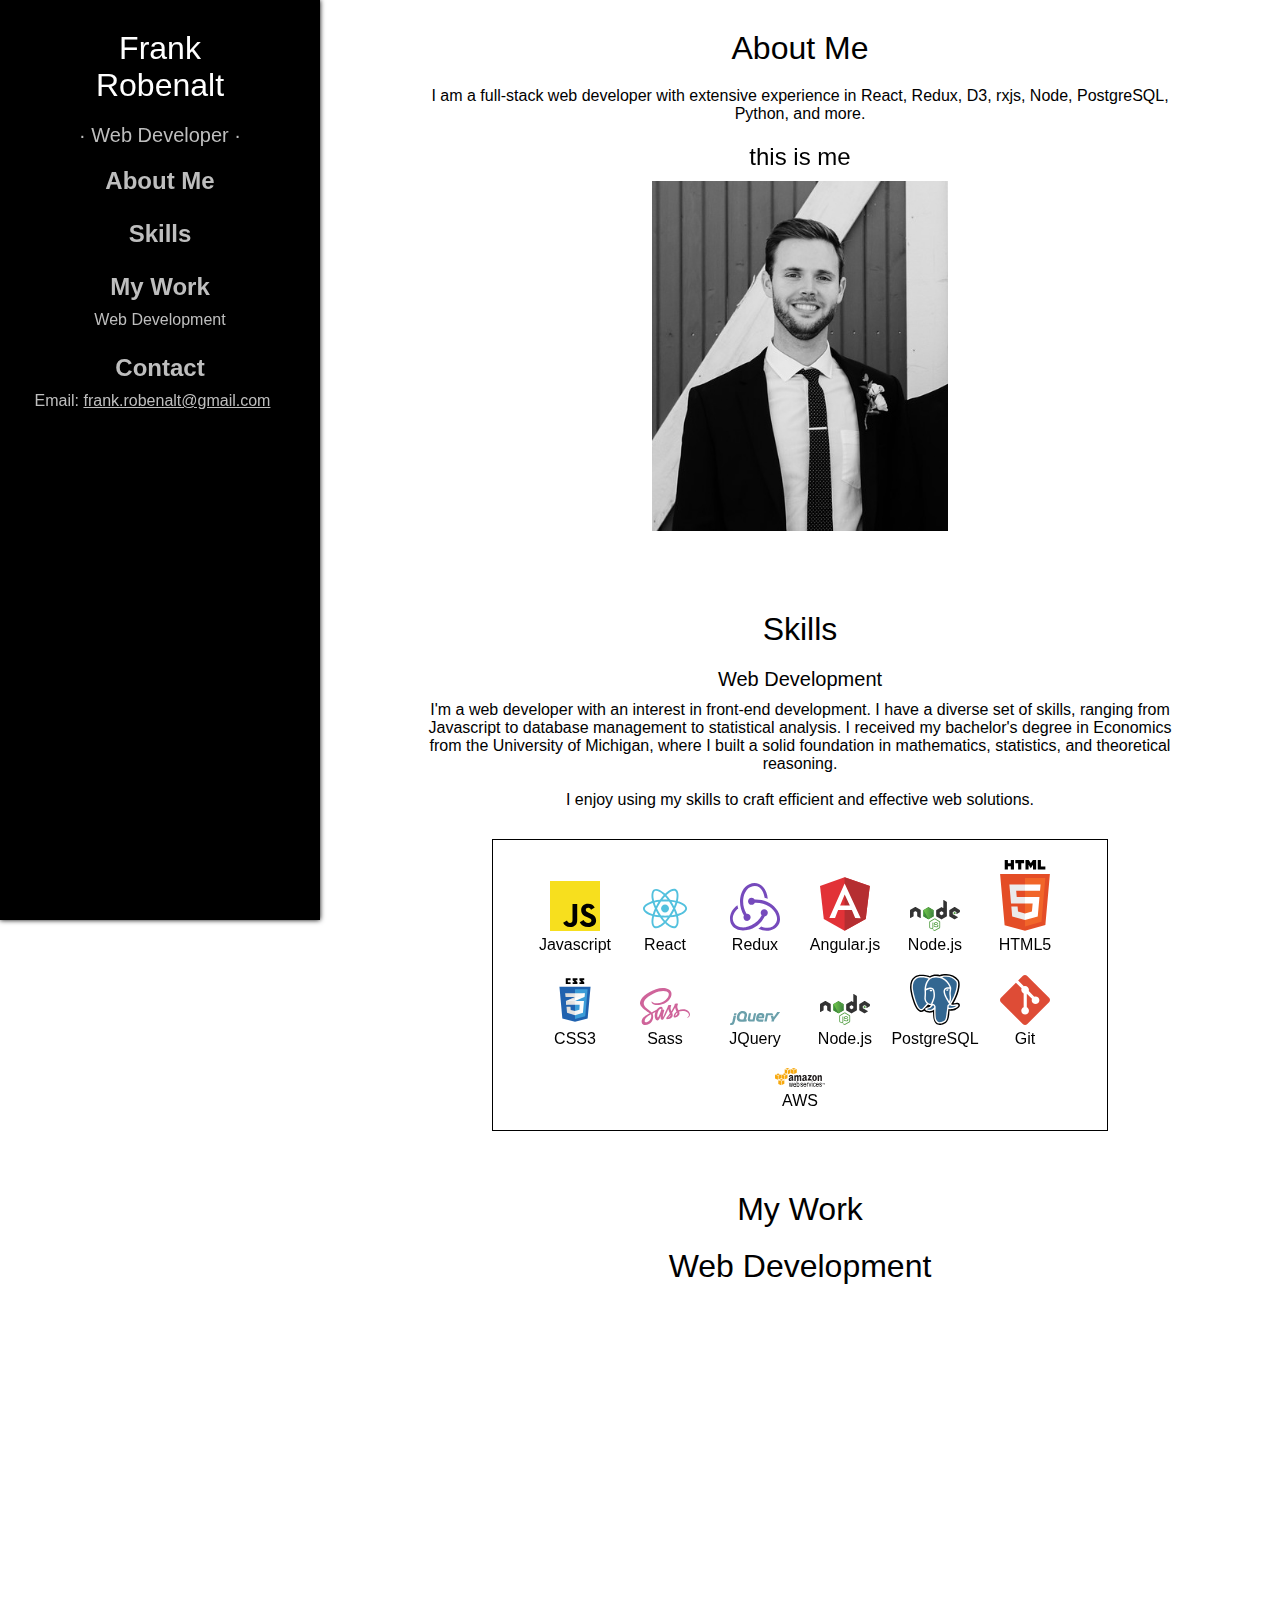
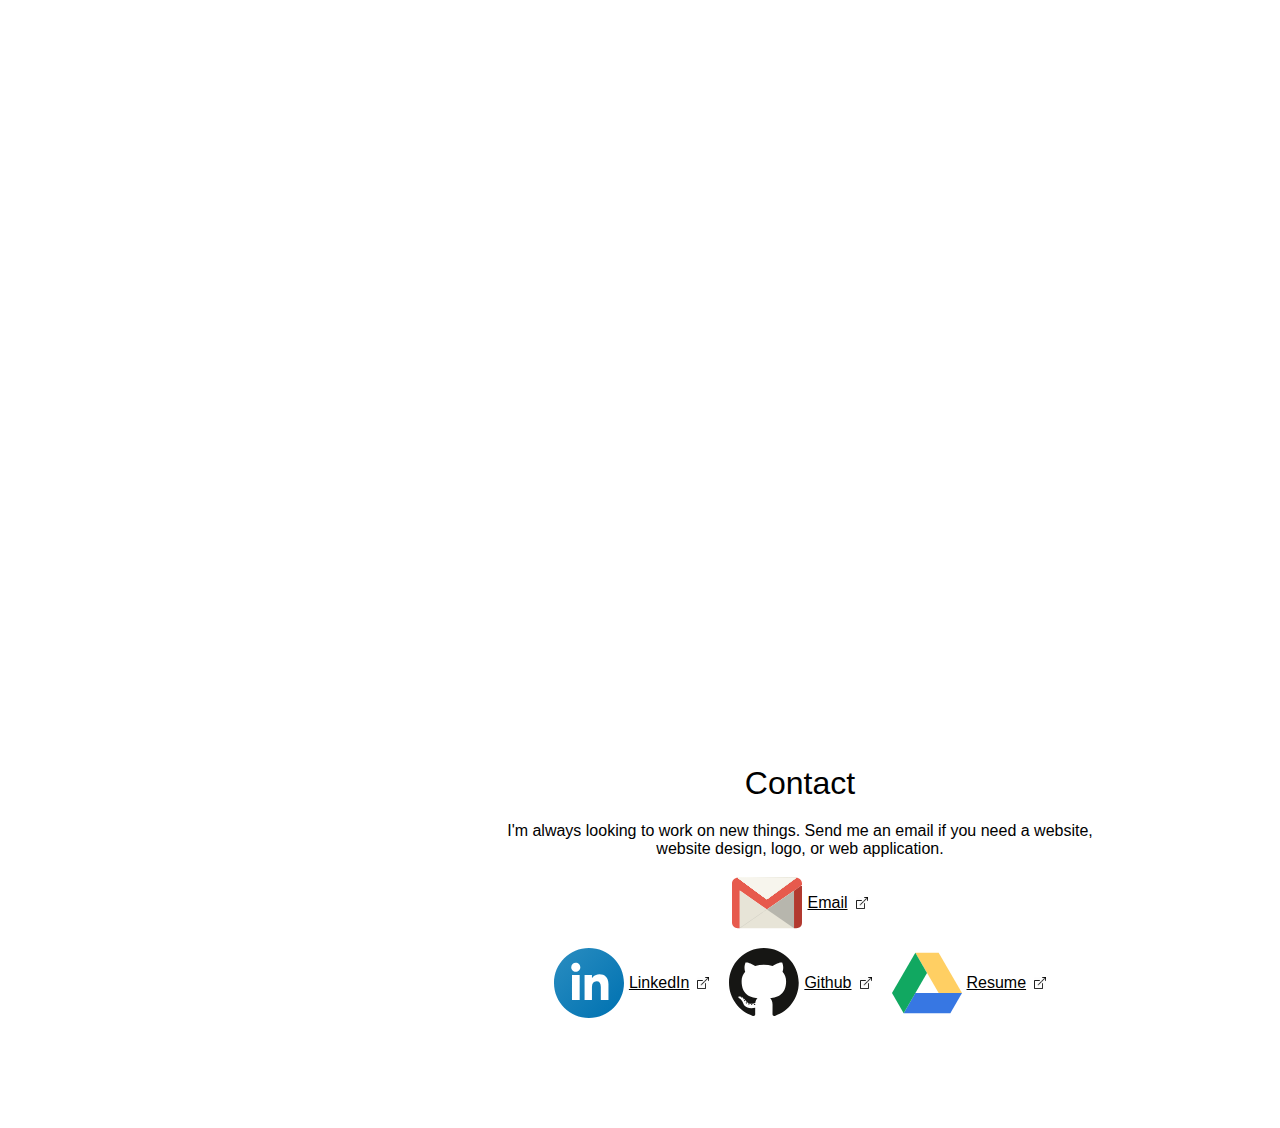
==== commit 5d7a6c2f: "remove ish" ====
--- a/index.html
+++ b/index.html
@@ -15,14 +15,12 @@
             Frank<br>Robenalt
         </div>
         <div class="small-name">&#183; Web Developer &#183;</div>
-        <div class="small-name">&#183; Graphic Designer &#183;</div>
-        <div class="small-name">&#183; Creative &#183;</div>
         <div class="main-item" onclick="scrollToSection('aboutme')">About Me</div>
-        <div class="sub-item" onclick="scrollToSection('thingsilike')">Things I Like</div>
+        <!-- <div class="sub-item" onclick="scrollToSection('thingsilike')">Things I Like</div> -->
         <div class="main-item" onclick="scrollToSection('skills')">Skills</div>
         <div class="main-item" onclick="scrollToSection('mywork')">My Work</div>
         <div class="sub-item" onclick="scrollToSection('webdevelopment')">Web Development</div>
-        <div class="sub-item" onclick="scrollToSection('graphicdesign')">Graphic Design</div>
+        <!-- <div class="sub-item" onclick="scrollToSection('graphicdesign')">Graphic Design</div> -->
         <!-- <div class="sub-item" onclick="scrollToSection('photography')">Photography</div> -->
         <!-- <div class="sub-item" onclick="scrollToSection('socialmedia')">Social Media</div> -->
         <div class="main-item" onclick="scrollToSection('contact')">Contact</div>
@@ -31,14 +29,12 @@
     </div>
     <div class="menu-mobile" id="menu-mobile">
             <div class="small-name">&#183; Web Developer &#183;</div>
-            <div class="small-name">&#183; Graphic Designer &#183;</div>
-            <div class="small-name">&#183; Creative &#183;</div>
             <div class="mobile-item" style="margin-top: 40px" onclick="scrollToSection('aboutme', 'mobile')">About Me</div>
-            <div class="sub-item" onclick="scrollToSection('thingsilike', 'mobile')">Things I Like</div>
+            <!-- <div class="sub-item" onclick="scrollToSection('thingsilike', 'mobile')">Things I Like</div> -->
             <div class="mobile-item" onclick="scrollToSection('skills', 'mobile')">Skills</div>
             <div class="mobile-item" onclick="scrollToSection('mywork', 'mobile')">My Work</div>
             <div class="sub-item" onclick="scrollToSection('webdevelopment', 'mobile')">Web Development</div>
-            <div class="sub-item" onclick="scrollToSection('graphicdesign', 'mobile')">Graphic Design</div>
+            <!-- <div class="sub-item" onclick="scrollToSection('graphicdesign', 'mobile')">Graphic Design</div> -->
             <!-- <div class="sub-item" onclick="scrollToSection('photography')">Photography</div> -->
             <!-- <div class="sub-item" onclick="scrollToSection('socialmedia')">Social Media</div> -->
             <div class="mobile-item" onclick="scrollToSection('contact', 'mobile')">Contact</div>
@@ -47,18 +43,18 @@
     <div class="main">
         <div class="section" id="aboutme">
             <div class="title">About Me</div>
-            <div>I am a web developer, graphic designer, and overall creative person. As long as I'm creating something, I'm happy.</div>
+            <div>I am a full-stack web developer with extensive experience in React, Redux, D3, rxjs, Node, PostgreSQL, Python, and more.</div>
             <div class="portrait-container">
-                <div class="handwritten left-pic">this is what I <span id="ican">normally</span> look like</div>
-                <img id="portrait" src="./images/me-messager.jpg" alt="frank robenalt">
-            </div>
-            <div class="sub-title" id="thingsilike">Things I Like</div>
-            <div>sports - (<span class="big">golf</span>, basketball, baseball, hockey, football, mma/boxing), <span class="big">minimalism</span>, tv, cool places, food - vegan/plant based, <span class="big">retro/vintage looks</span>, good movies, typography, <span class="big">silly goose things</span>, young thug, ceramics, sh*t that hits different, <span class="big">photography</span>, nature, posters, <span class="big">baseball cards</span>, the mufkn color wheel, yoga, narcos, patterns, <span class="big">mountains</span>, thinking about learning other languages, bad movies, hip hop, <span class="big">bad jokes</span>, rocket league, low-key electronic music, <span class="big">life</span>, thinking about learning to play piano, <span class="big">a nice vista</span>, fortnite, lifting things, catan, <span class="big">tame impala</span>, offset, jay-z, jack johnson, fishing, quinn xcii, codenames, a vibe and/or a mood, and a lot more.</div>
+                <div class="handwritten left-pic">this is me</div>
+                <img id="portrait" src="./images/me.jpg" alt="frank robenalt">
+            </div>
+            <!-- <div class="sub-title" id="thingsilike">Things I Like</div>
+            <div>sports - (<span class="big">golf</span>, basketball, baseball, hockey, football, mma/boxing), <span class="big">minimalism</span>, tv, cool places, food - vegan/plant based, <span class="big">retro/vintage looks</span>, good movies, typography, <span class="big">silly goose things</span>, young thug, ceramics, sh*t that hits different, <span class="big">photography</span>, nature, posters, <span class="big">baseball cards</span>, the mufkn color wheel, yoga, narcos, patterns, <span class="big">mountains</span>, thinking about learning other languages, bad movies, hip hop, <span class="big">bad jokes</span>, rocket league, low-key electronic music, <span class="big">life</span>, thinking about learning to play piano, <span class="big">a nice vista</span>, fortnite, lifting things, catan, <span class="big">tame impala</span>, offset, jay-z, jack johnson, fishing, quinn xcii, codenames, a vibe and/or a mood, and a lot more.</div> -->
         </div>
         <div class="section" id="skills">
             <div class="title">Skills</div>
             <div class="sub-title">Web Development</div>
-            <div>I'm a front-end web developer with a passion for making things look cool. My current goal is to build my back-end knowledge and become more of a full-stack developer. I have a diverse set of skills, ranging from Javascript to database management to statistical analysis. I received my bachelor's degree in Economics from the University of Michigan, where I built a solid foundation in mathematics, statistics, and theoretical reasoning. <br><br>I aim to use my skills to help craft efficient and effective web solutions. If you need a website, design, or web application, send me an email.</div>
+            <div>I'm a web developer with an interest in front-end development. I have a diverse set of skills, ranging from Javascript to database management to statistical analysis. I received my bachelor's degree in Economics from the University of Michigan, where I built a solid foundation in mathematics, statistics, and theoretical reasoning. <br><br>I enjoy using my skills to craft efficient and effective web solutions.</div>
             <div id="icons" class="icons">
                         <div class="icon-box">
                             <img class="icon" src="./images/javascript.svg" alt="react">
@@ -113,7 +109,7 @@
                             <div class="icon-title">AWS</div>
                         </div>
                     </div>
-            <div class="sub-title">Graphic Design</div>
+            <!-- <div class="sub-title">Graphic Design</div>
             <div>Graphic Design, illustration, and art have always been passions of mine. When I'm crafting a design, I truly lose track of time and am fully in the present. It is therapeutic to me. I run a hobby business (<a href="https://printsbyfrank.com" target="_blank">Prints By Frank</a>) where I screen print my design work onto apparel. My business gives me an outlet for my creative energy and allows me to constantly grow my design skills. <br><br>I'd love to take your brand, company, event, or idea to the next level with my design services.
                 
                 I offer a wide range of design services:
@@ -150,7 +146,7 @@
                             <div class="icon-title">Premiere</div>
                         </div>
                 </div>
-        </div>
+        </div> -->
         <div class="section" id="mywork">
             <div class="title">My Work</div>
             <div class="title" id="webdevelopment">Web Development</div>
@@ -326,7 +322,7 @@
                     
                     
                 </div>
-                <div class="title" id="graphicdesign">Graphic Design</div>
+                <!-- <div class="title" id="graphicdesign">Graphic Design</div>
                 <div class="description">
                     <div class="sub-title">Prints By Frank</div>
                     <div>
@@ -382,7 +378,7 @@
                     <img src='./images/designs/raptors-banner.png' alt="coaster"/>
                     <div>Toronto Raptors NBA Champs Banner</div>
                 </div>
-            </div>
+            </div> -->
             <!-- <div class="ad-banner-container">
                 <div class="slider-container">
                     <div style="margin-left: 310px;" class="slider-container-img-container">
--- a/newcss.css
+++ b/newcss.css
@@ -11,6 +11,7 @@
     font-size: 16px;
     display: flex;
     width: 100vw;
+    max-width: 100vw;
 }
 
 a {
@@ -104,6 +105,7 @@
     align-items: center;
     /* transform: translateX(400px); */
     transition: 100ms transform;
+    margin: 0 auto;
 }
 
 .menu-dropdown, .menu-mobile {
@@ -278,7 +280,7 @@
     margin: 40px 0 20px;
     opacity: 0;
     transition: 1200ms all;
-    transform: translate(200px, 80px);
+    transform: translate(0px, 80px);
 }
 
 /* .description:nth-of-type(odd){
@@ -662,8 +664,8 @@
         justify-content: center;
     }
     #bedandbread, #bnbwrapper, #airbnb, #airwrapper, #goalbank, #travelcheap, #travel-wrapper, #goalbank, #goalwrapper {
-        height: 200px;
-        width: 380px;
+        height: 190px;
+        width: 350px;
     }
     .mobile-wrapper {
         width: 200px;
@@ -671,11 +673,11 @@
     }
     .example-box {
         margin: 5px;
-        width: 170px;
-        height: 170px;
+        width: 300px;
+        height: 300px;
     }
     .example-box img {
-        max-height: 170px;
+        max-height: 300px;
     }
     .portrait-container img {
         height: 300px;
@@ -718,4 +720,10 @@
         width: 20px;
         transition: 300ms transform;
     }
+    .icons {
+        width: 100%;
+    }
+    .icon-box-small {
+        margin: 5px;
+    }
 }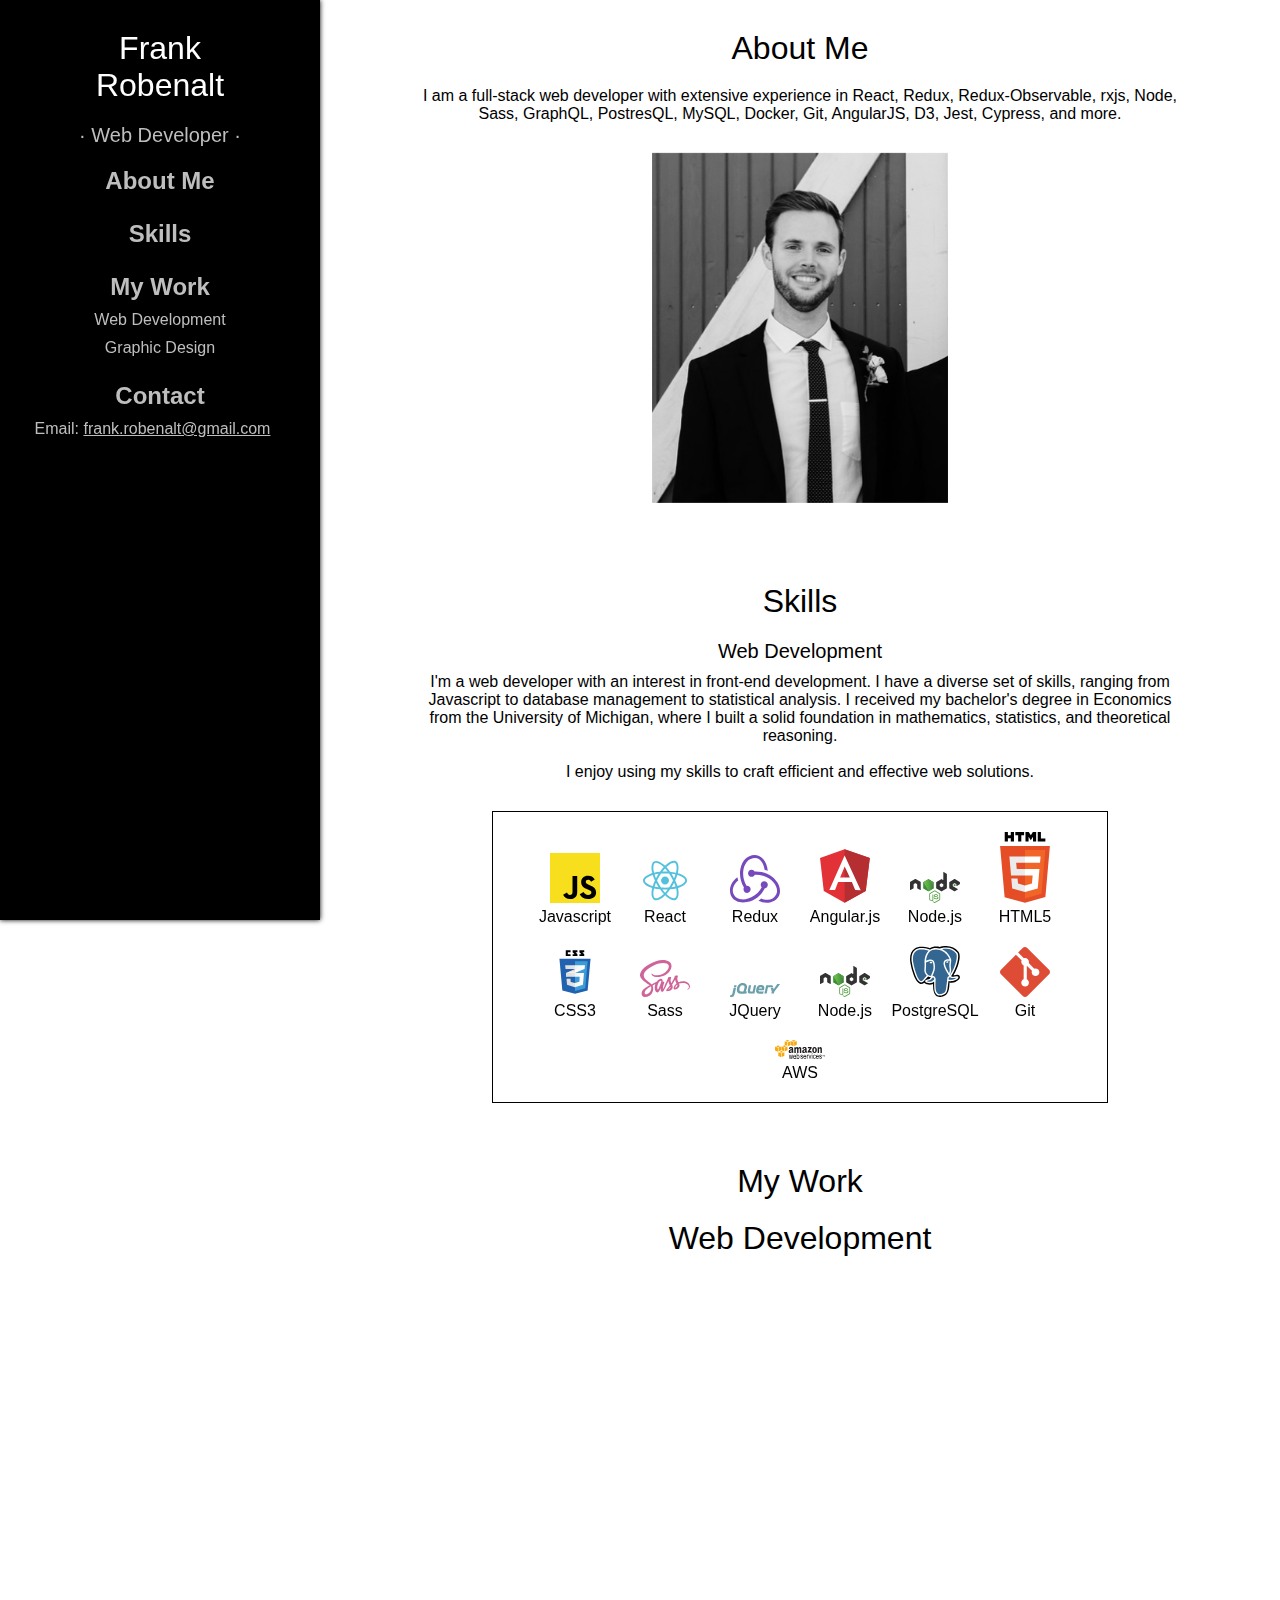
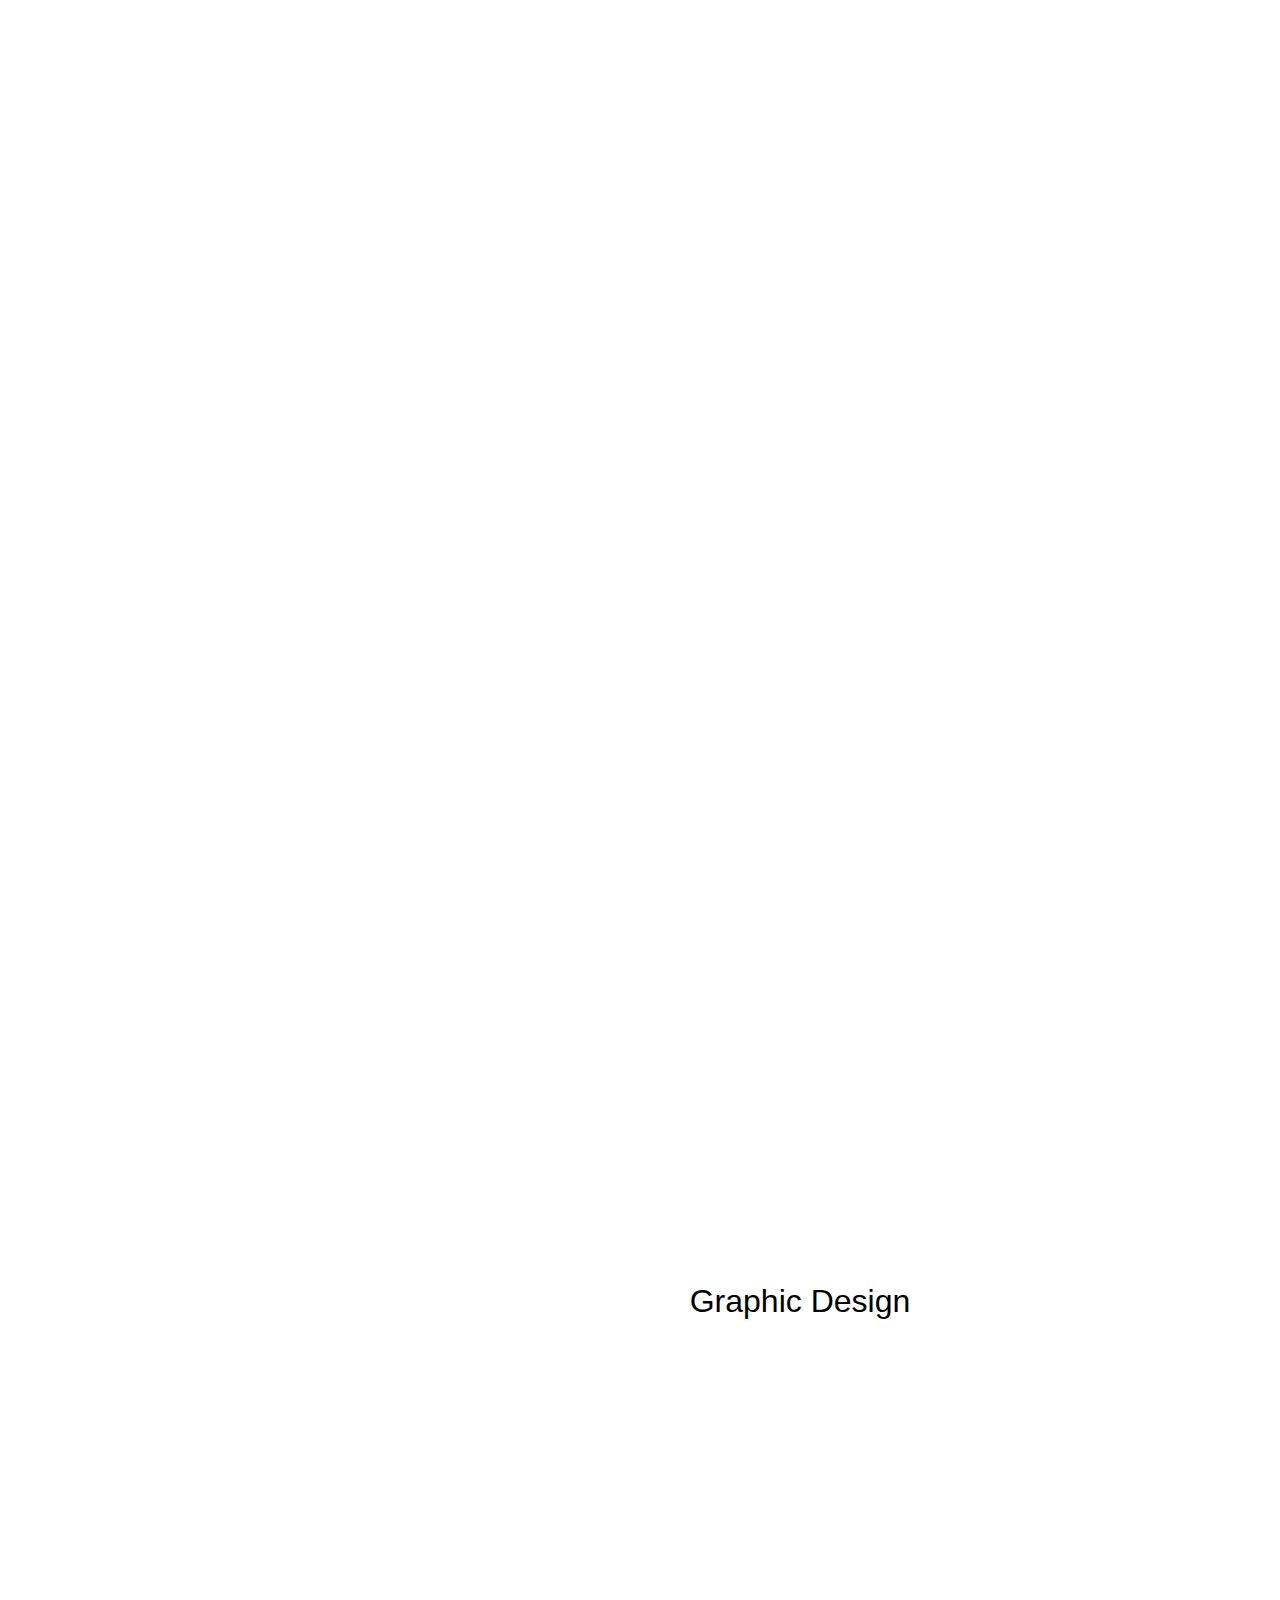
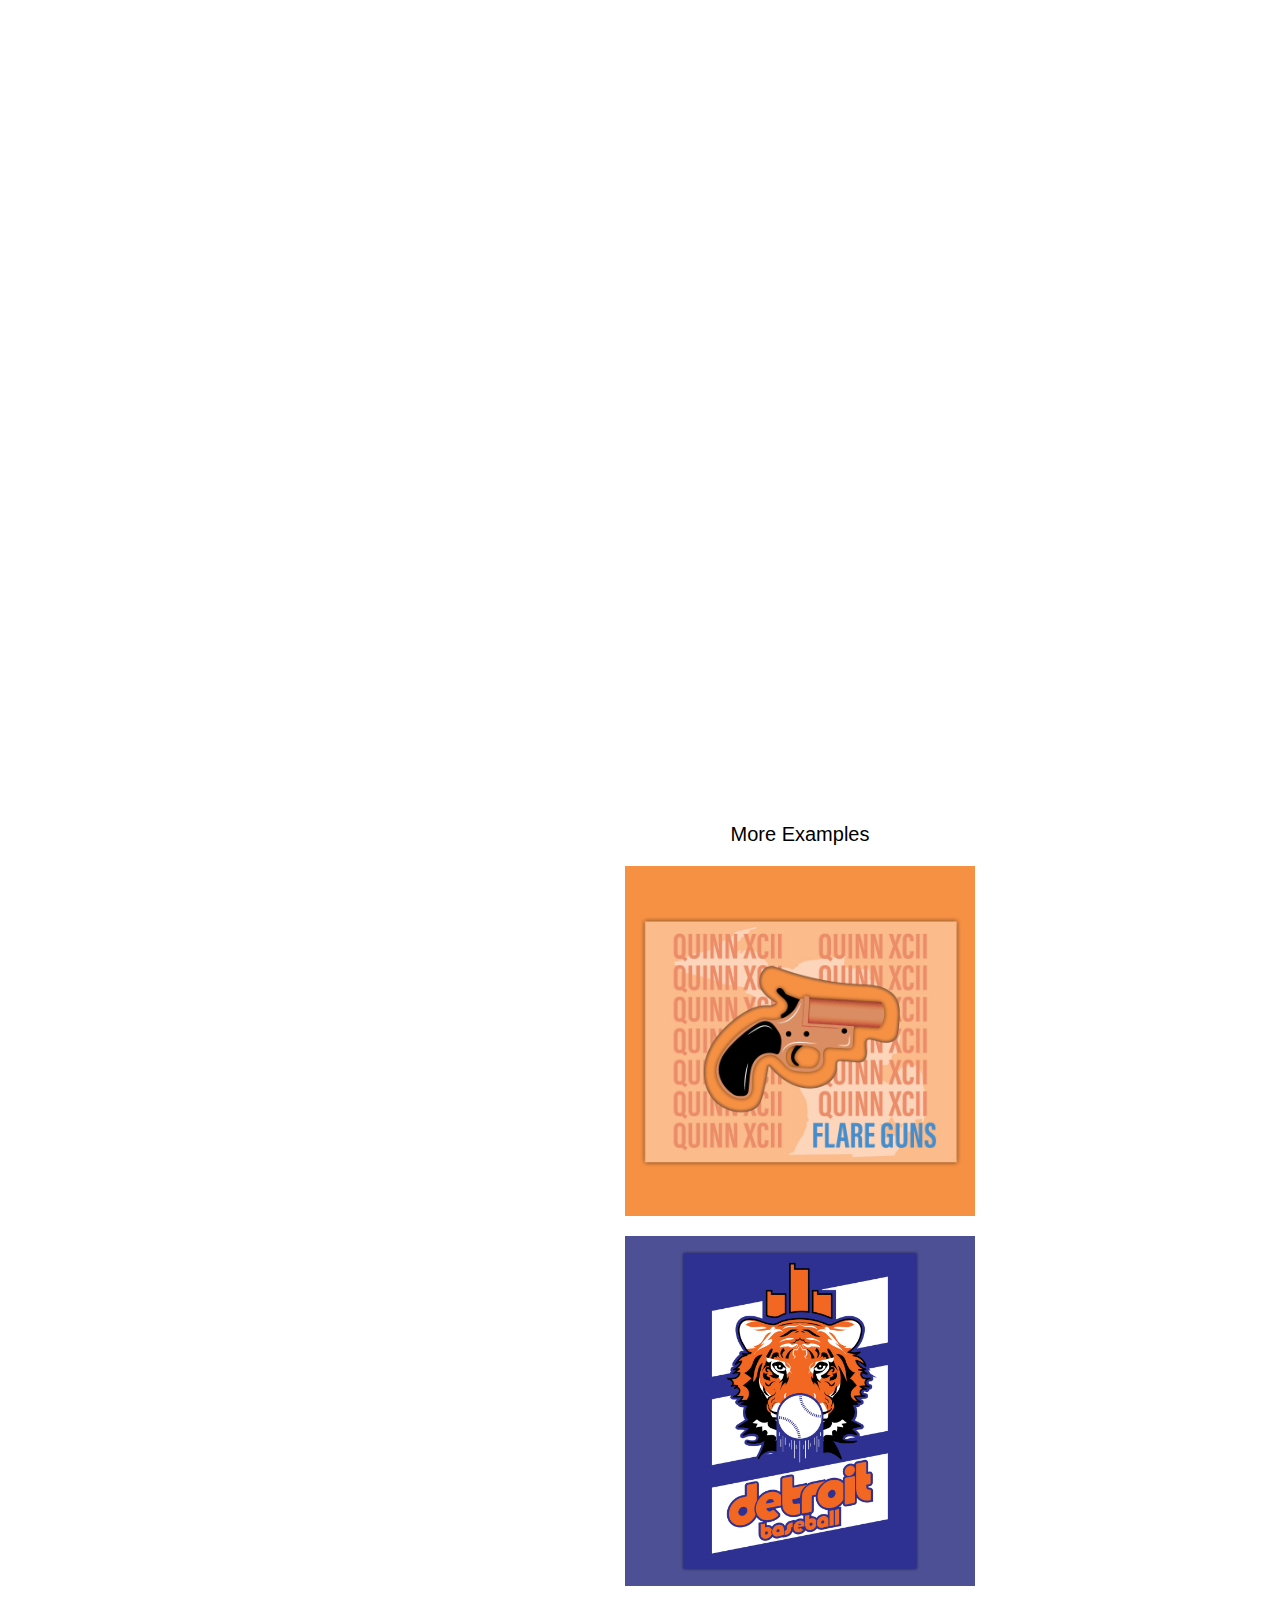
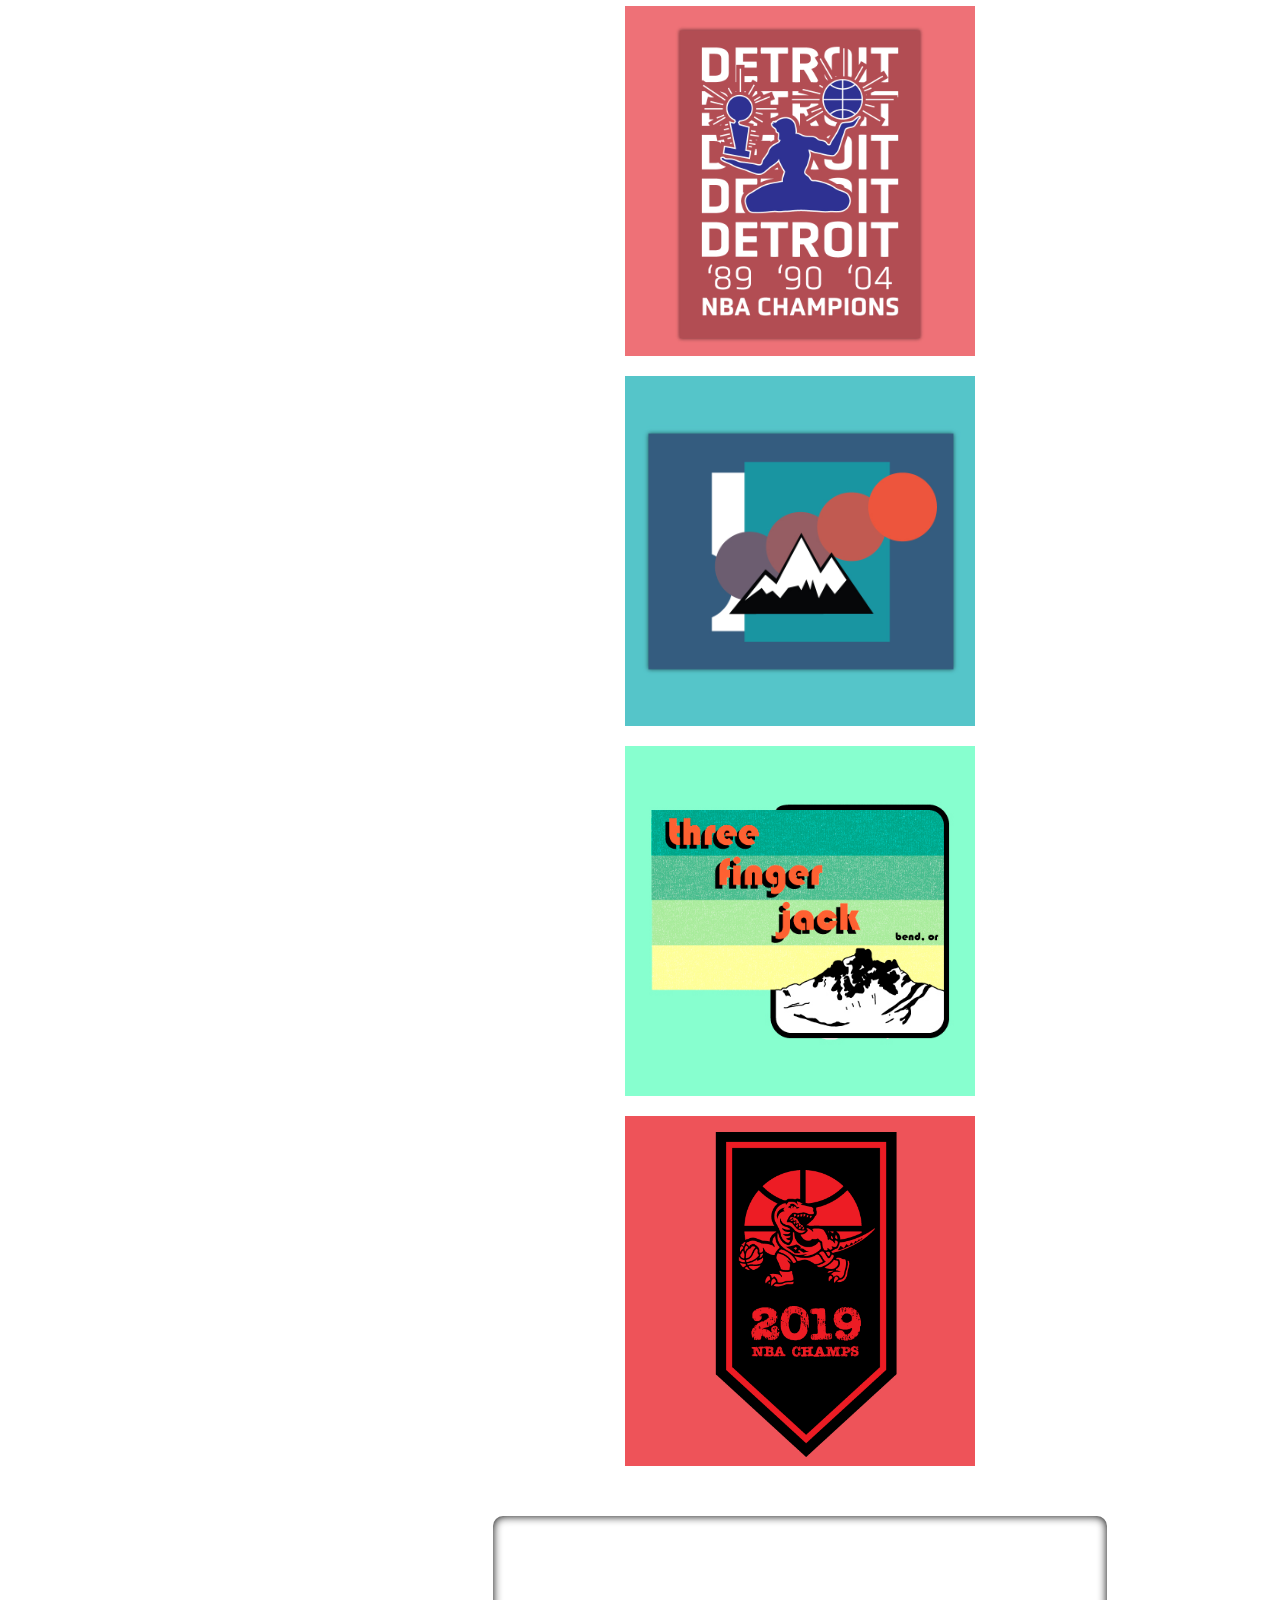
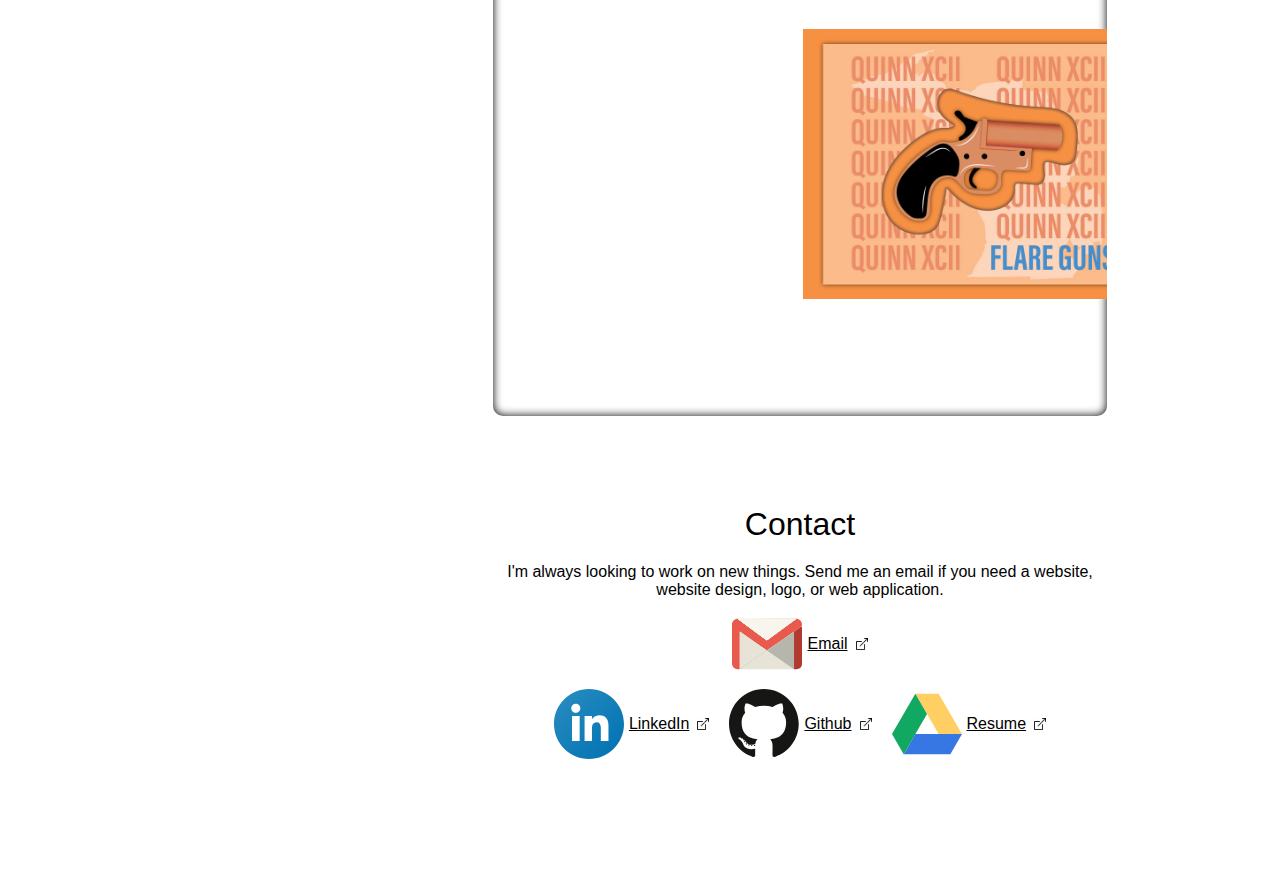
==== commit 7ab19170: "new changes" ====
--- a/index.html
+++ b/index.html
@@ -20,7 +20,7 @@
         <div class="main-item" onclick="scrollToSection('skills')">Skills</div>
         <div class="main-item" onclick="scrollToSection('mywork')">My Work</div>
         <div class="sub-item" onclick="scrollToSection('webdevelopment')">Web Development</div>
-        <!-- <div class="sub-item" onclick="scrollToSection('graphicdesign')">Graphic Design</div> -->
+        <div class="sub-item" onclick="scrollToSection('graphicdesign')">Graphic Design</div>
         <!-- <div class="sub-item" onclick="scrollToSection('photography')">Photography</div> -->
         <!-- <div class="sub-item" onclick="scrollToSection('socialmedia')">Social Media</div> -->
         <div class="main-item" onclick="scrollToSection('contact')">Contact</div>
@@ -34,7 +34,7 @@
             <div class="mobile-item" onclick="scrollToSection('skills', 'mobile')">Skills</div>
             <div class="mobile-item" onclick="scrollToSection('mywork', 'mobile')">My Work</div>
             <div class="sub-item" onclick="scrollToSection('webdevelopment', 'mobile')">Web Development</div>
-            <!-- <div class="sub-item" onclick="scrollToSection('graphicdesign', 'mobile')">Graphic Design</div> -->
+            <div class="sub-item" onclick="scrollToSection('graphicdesign', 'mobile')">Graphic Design</div>
             <!-- <div class="sub-item" onclick="scrollToSection('photography')">Photography</div> -->
             <!-- <div class="sub-item" onclick="scrollToSection('socialmedia')">Social Media</div> -->
             <div class="mobile-item" onclick="scrollToSection('contact', 'mobile')">Contact</div>
@@ -43,9 +43,8 @@
     <div class="main">
         <div class="section" id="aboutme">
             <div class="title">About Me</div>
-            <div>I am a full-stack web developer with extensive experience in React, Redux, D3, rxjs, Node, PostgreSQL, Python, and more.</div>
+            <div>I am a full-stack web developer with extensive experience in React, Redux, Redux-Observable, rxjs, Node, Sass, GraphQL, PostresQL, MySQL, Docker, Git, AngularJS, D3, Jest, Cypress, and more.</div>
             <div class="portrait-container">
-                <div class="handwritten left-pic">this is me</div>
                 <img id="portrait" src="./images/me.jpg" alt="frank robenalt">
             </div>
             <!-- <div class="sub-title" id="thingsilike">Things I Like</div>
@@ -152,6 +151,29 @@
             <div class="title" id="webdevelopment">Web Development</div>
             <div class="project-container">
                     <div class="description">
+                            <div class="sub-title">Domino's Pizza</div>
+                            <div class="dominos-logo-wrapper">
+                                Helped build a suite of brand-new software applications for all of Domino’s 16,000+ stores
+                                around the world.
+                                <img class="dominos-logo" src="images/dominos.png" />
+                            </div>
+                            
+                            
+                            <div>
+                                <div class="summary">
+                                        The Development stack includes:<br>
+                                        <div>React front-end</div>
+                                        <div>Redux for state management</div>
+                                        <div>Sass modules, CLSX, and CSS for stydivng</div>
+                                        <div>Redux-Observable for asynchronous code</div>
+                                        <div>GraphQL for querying API’s</div>
+                                        <div>.Net backend and microservices</div>
+                                        <div>Jest and Cypress for unit and end-to-end testing</div>
+                                        <div>Docker for containerization </div>  
+                                                                 </div>
+                            </div>
+                        </div>
+                    <div class="description">
                         <div class="sub-title">The Salvation Army</div>
                         <div>
                             All projects were built with HTML, CSS, and Vanilla Javascript
@@ -322,7 +344,7 @@
                     
                     
                 </div>
-                <!-- <div class="title" id="graphicdesign">Graphic Design</div>
+                <div class="title" id="graphicdesign">Graphic Design</div>
                 <div class="description">
                     <div class="sub-title">Prints By Frank</div>
                     <div>
@@ -378,8 +400,8 @@
                     <img src='./images/designs/raptors-banner.png' alt="coaster"/>
                     <div>Toronto Raptors NBA Champs Banner</div>
                 </div>
-            </div> -->
-            <!-- <div class="ad-banner-container">
+            </div>
+            <div class="ad-banner-container">
                 <div class="slider-container">
                     <div style="margin-left: 310px;" class="slider-container-img-container">
                         <img src='./images/quinnxcii-flareguns.jpg' alt="coaster"/>
@@ -412,7 +434,7 @@
                     <img src='./images/quinnxcii-flareguns.jpg' alt="coaster"/>
                 </div>
             </div>
-        </div> -->
+        </div>
                 <!-- <div class="title" id="photography">Photography</div> -->
             <!-- <div class="title" id="socialmedia">Social Media</div> -->
         </div>
--- a/newcss.css
+++ b/newcss.css
@@ -19,6 +19,11 @@
     color: black;
     text-decoration: underline;
 }
+
+.dominos-logo-wrapper {
+    position: relative;
+}
+
 
 .sub-item a {
     color: rgb(190, 190, 190);
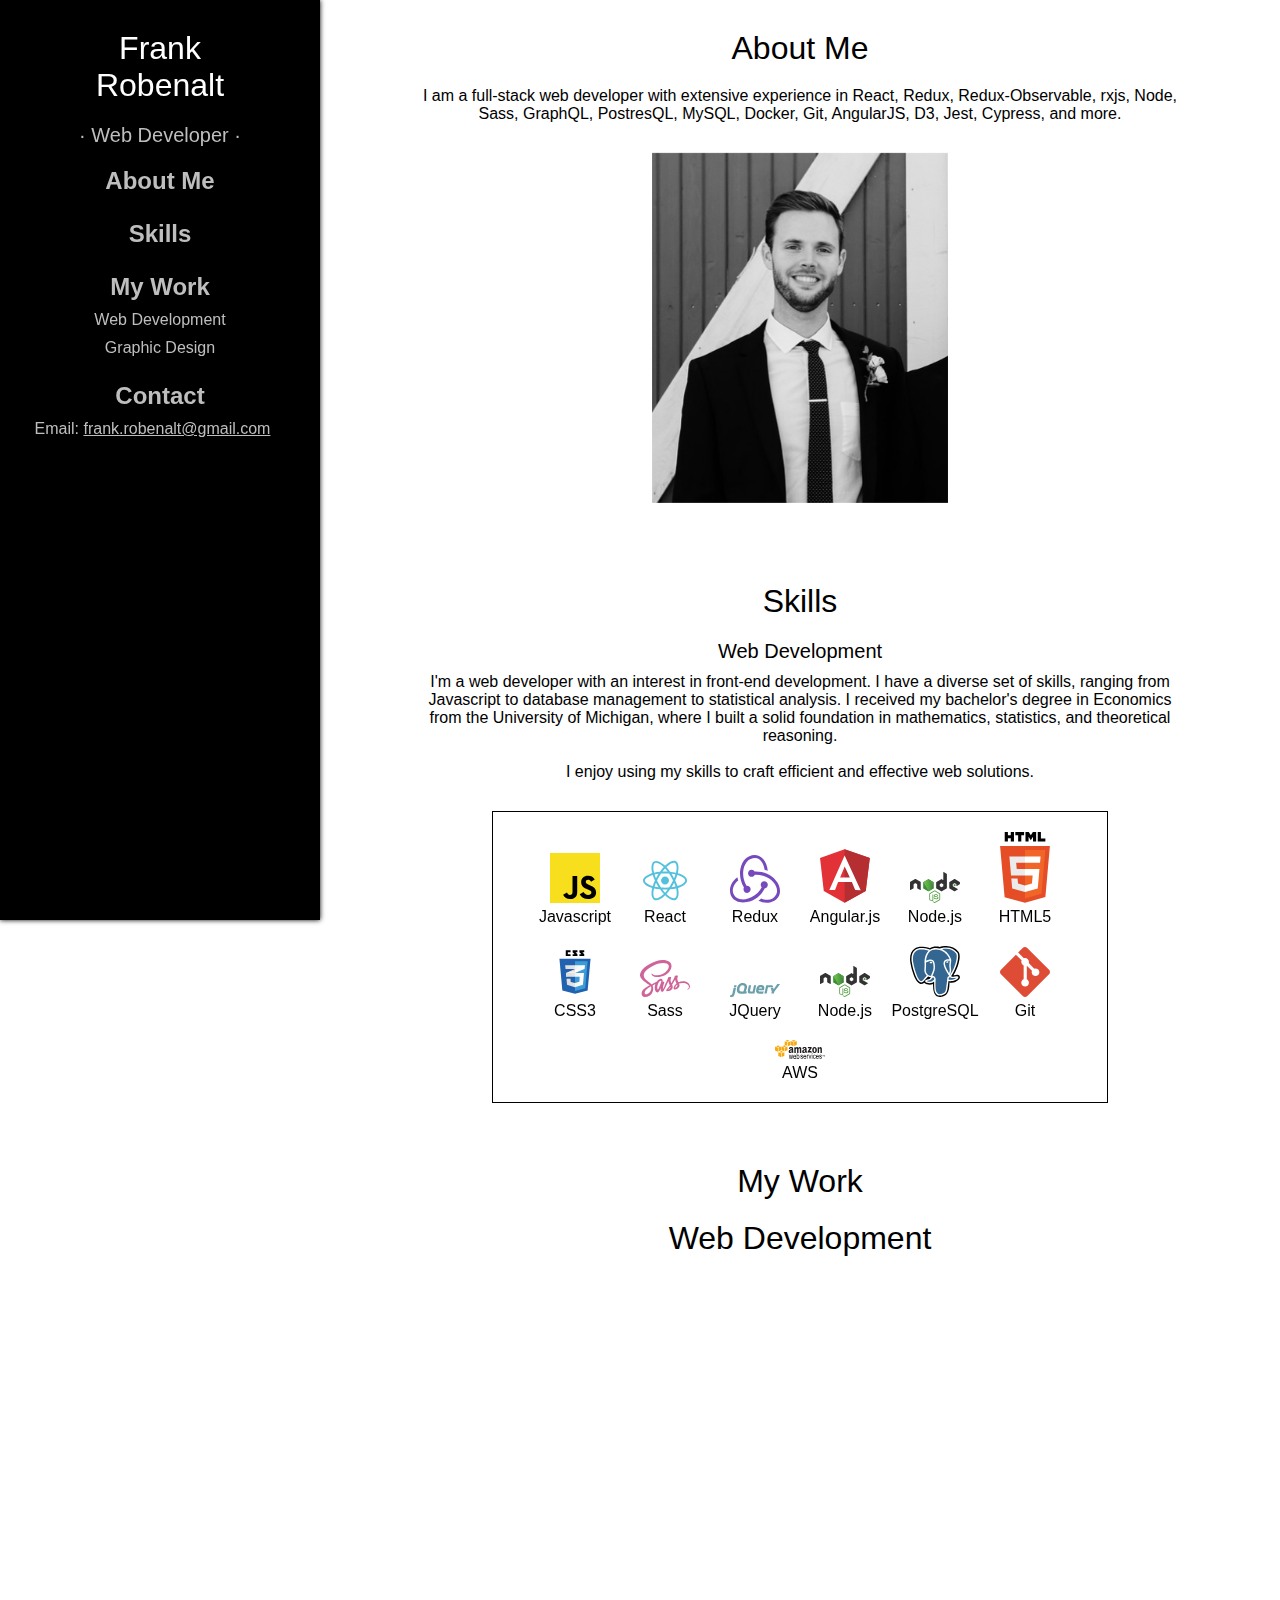
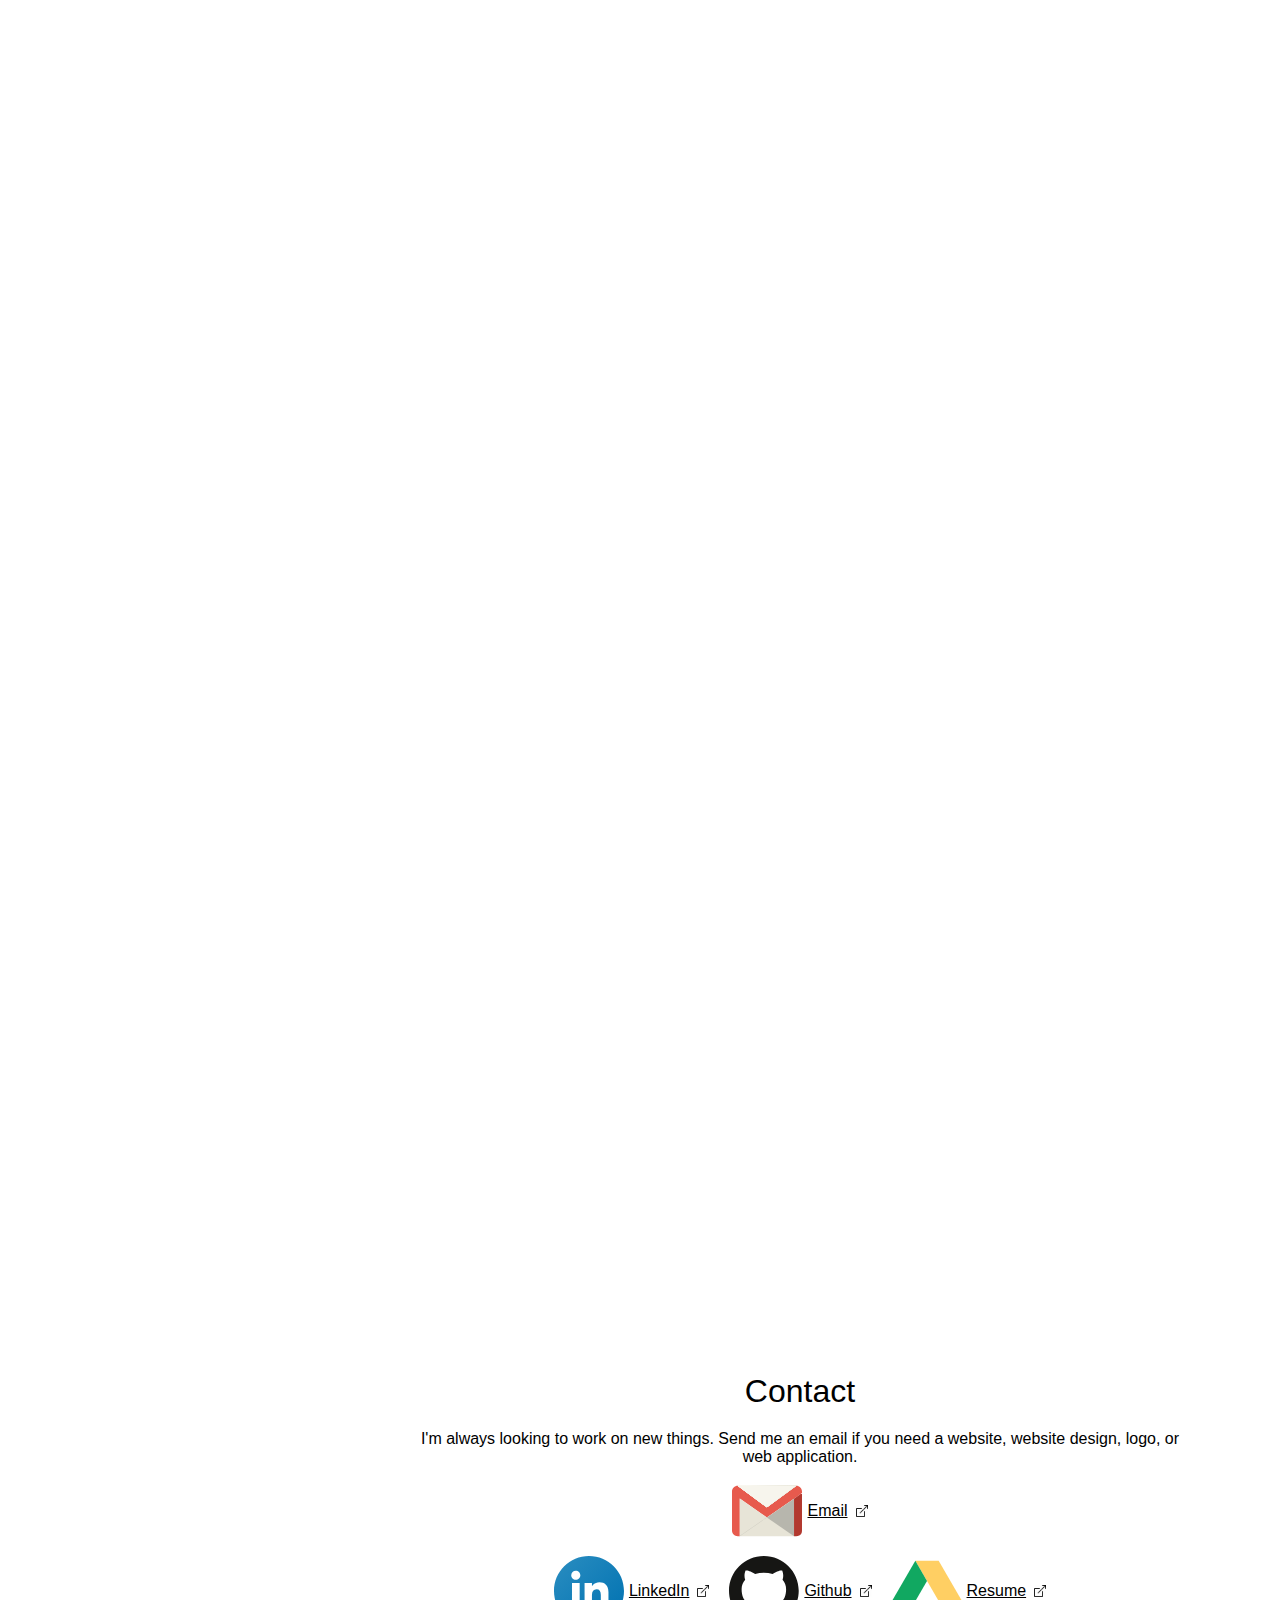
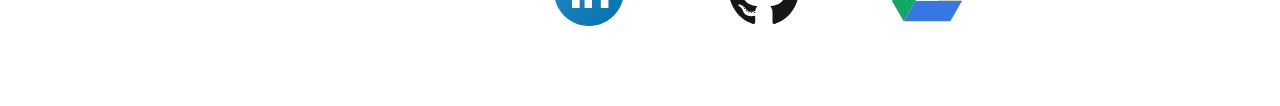
==== commit d4dcae9d: "fix" ====
--- a/index.html
+++ b/index.html
@@ -344,11 +344,10 @@
                     
                     
                 </div>
-                <div class="title" id="graphicdesign">Graphic Design</div>
+                <!-- <div class="title" id="graphicdesign">Graphic Design</div>
                 <div class="description">
-                    <div class="sub-title">Prints By Frank</div>
                     <div>
-                        This is my hobby business. I create designs and screen print them onto apparel.
+                        Graphic design is a hobby of mine. I love to spend my free time.
                     </div>
                     <div class="icons-small flex-center">
                         <a class="icon-box-small" href="https://printsbyfrank.com" target="_blank">
@@ -432,8 +431,9 @@
                 </div>
                 <div class="slider-container-img-container inactive">
                     <img src='./images/quinnxcii-flareguns.jpg' alt="coaster"/>
-                </div>
-            </div>
+                </div> -->
+            <!-- </div> -->
+            <!-- </div> -->
         </div>
                 <!-- <div class="title" id="photography">Photography</div> -->
             <!-- <div class="title" id="socialmedia">Social Media</div> -->
